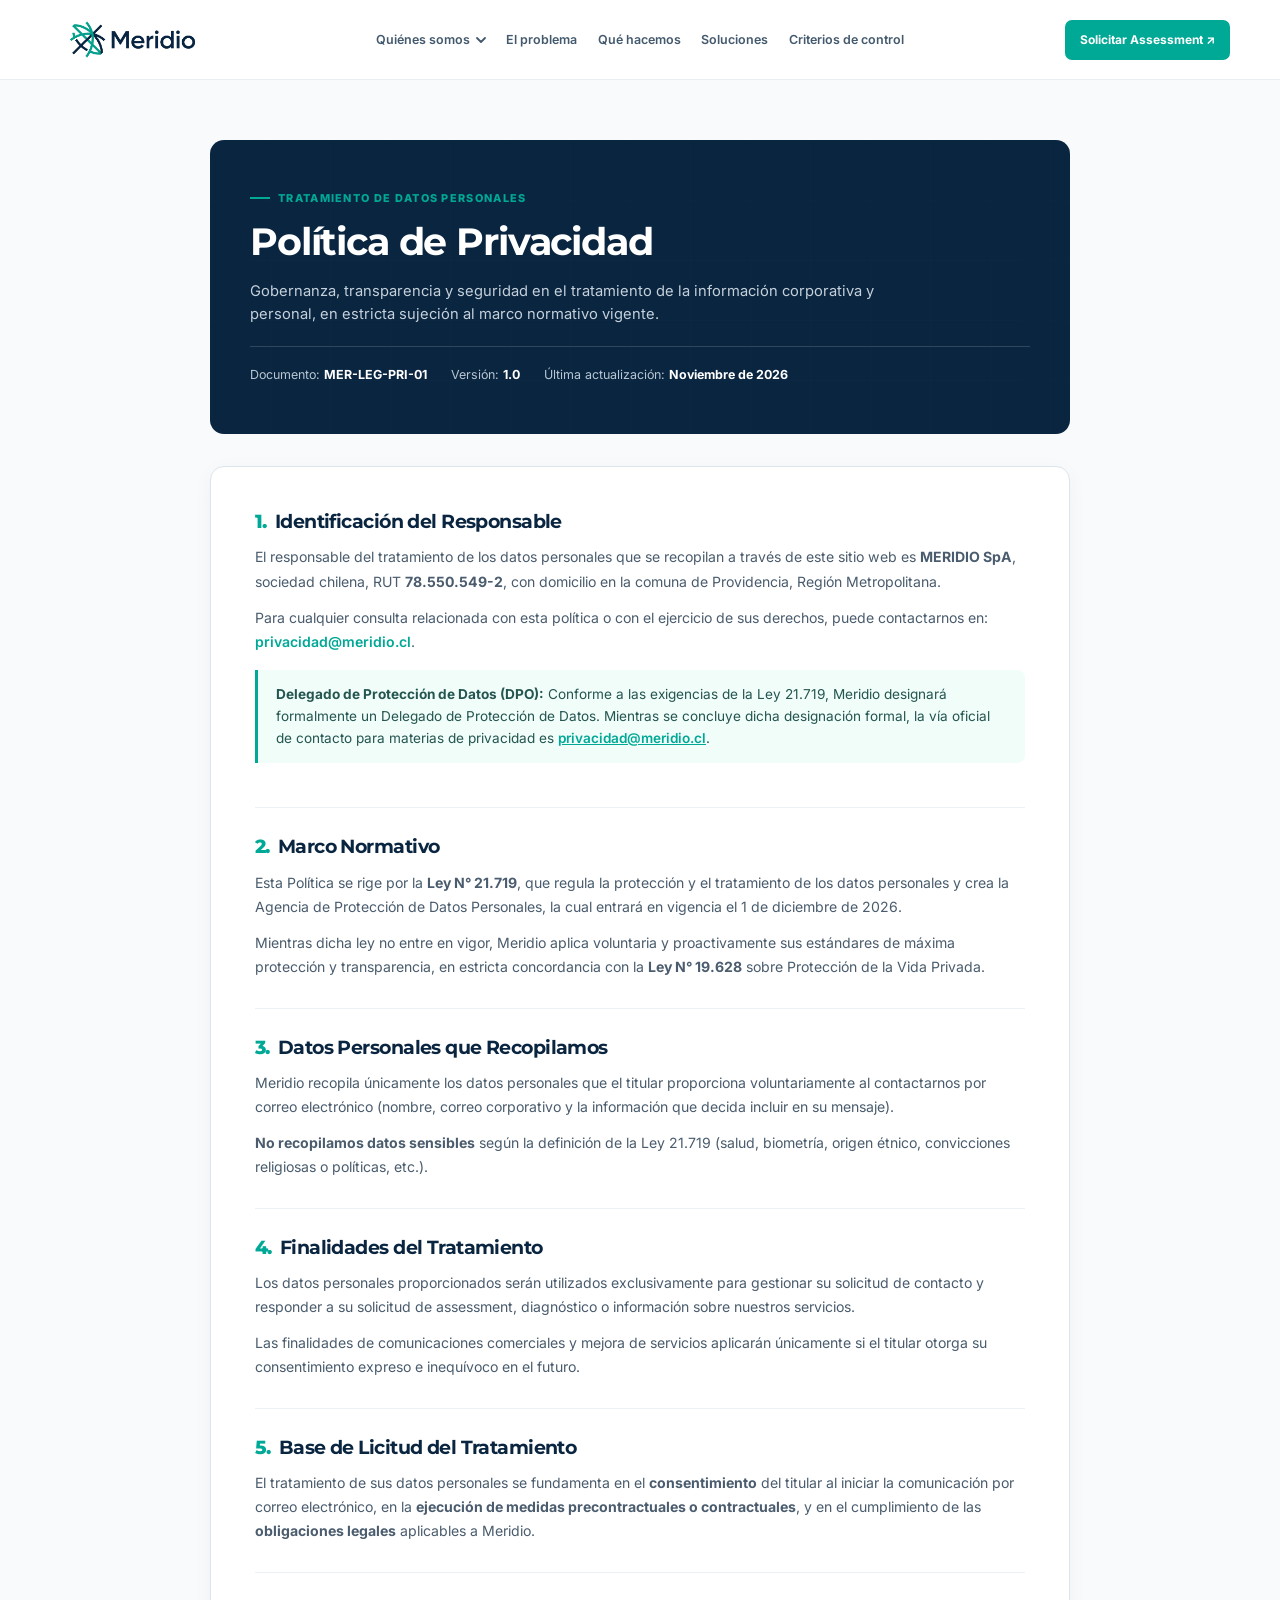
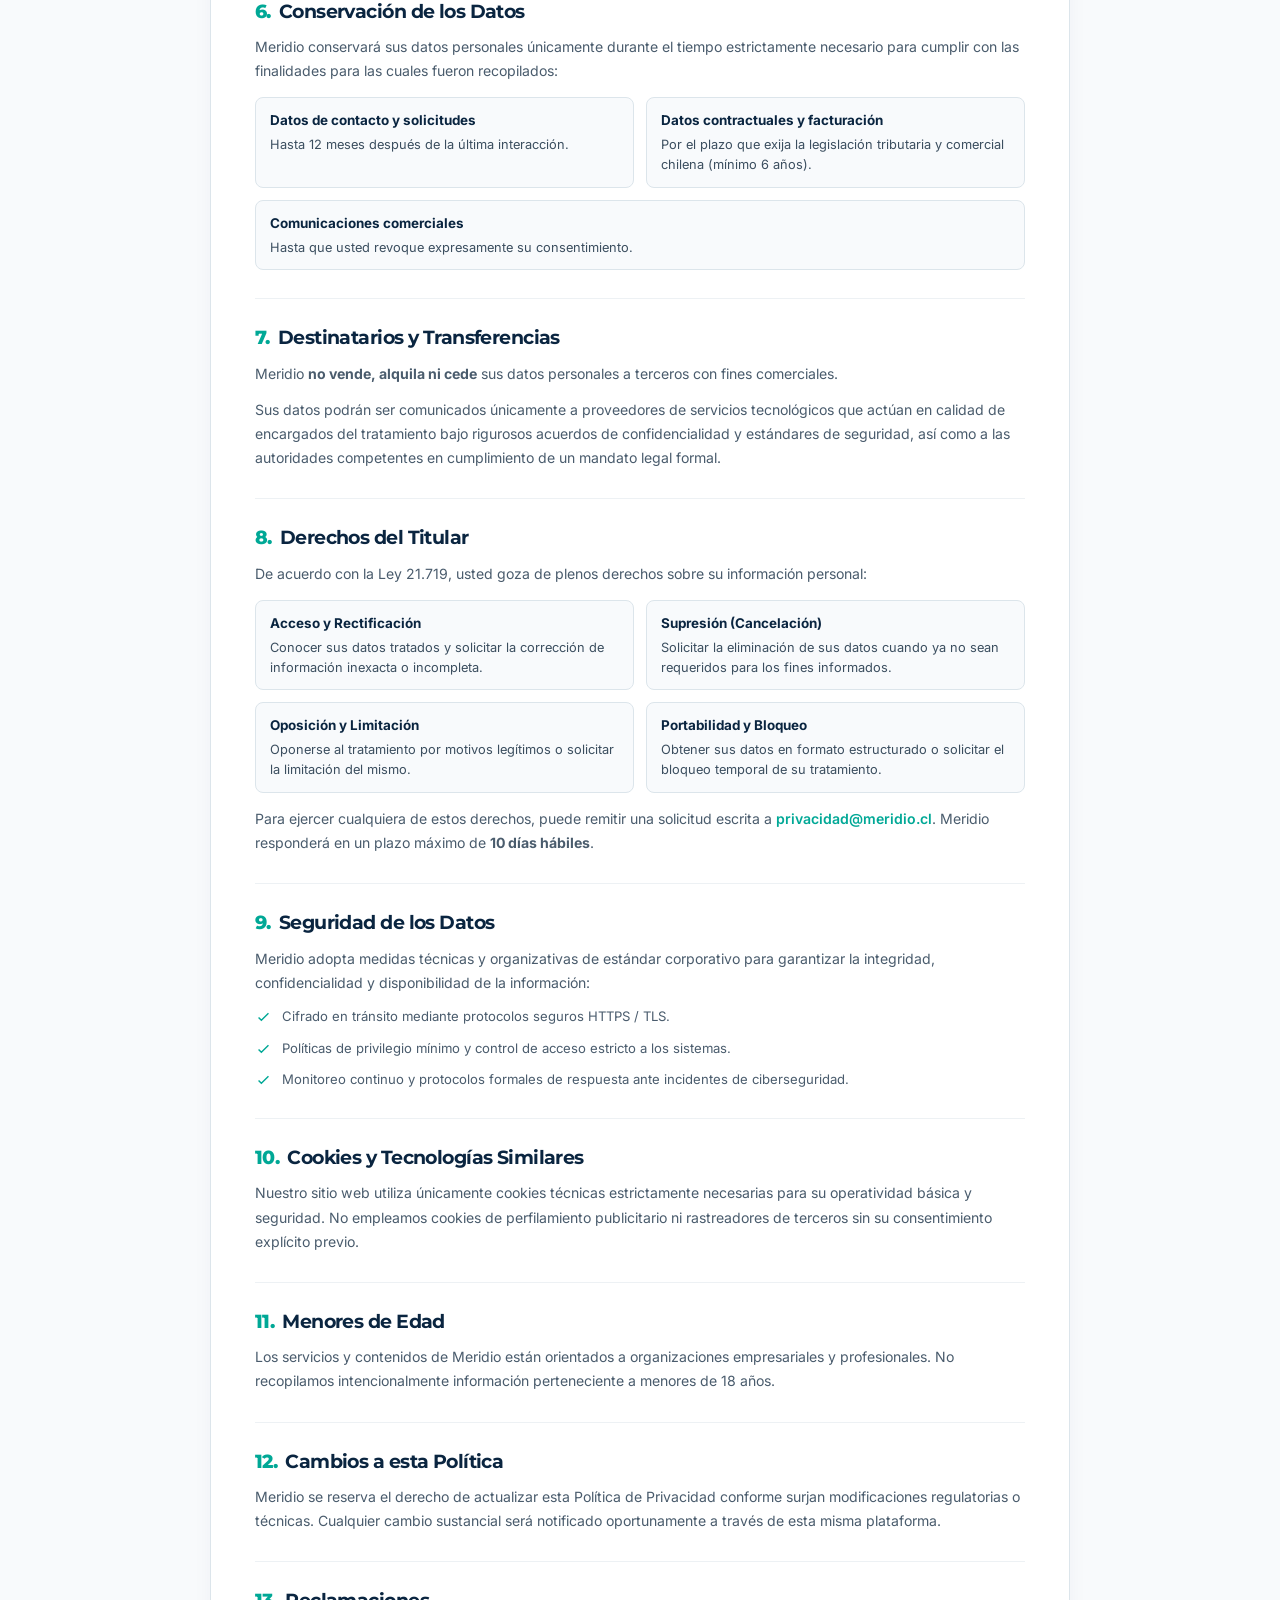
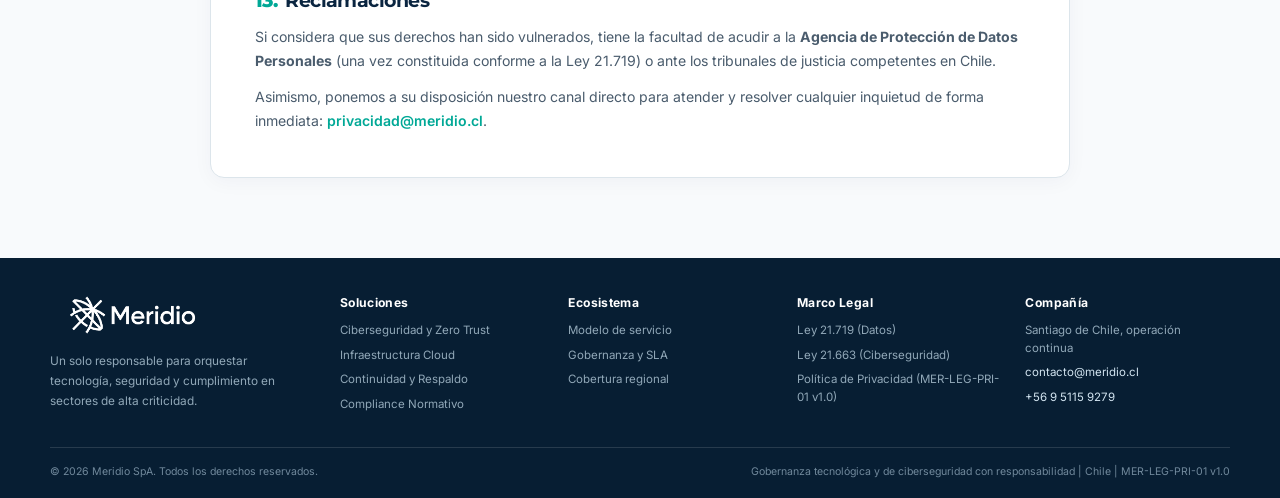
==== politica-privacidad.html @ cb7a22d2 "Add files via upload" ====
<!doctype html>
<html lang="es">
<head>
  <meta charset="utf-8">
  <meta name="viewport" content="width=device-width, initial-scale=1">
  <meta name="theme-color" content="#0A2540">
  <meta name="description" content="Política de Privacidad y Tratamiento de Datos Personales de Meridio SpA, en conformidad con la Ley 21.719 y Ley 19.628.">
  <meta property="og:title" content="Política de Privacidad — Meridio">
  <meta property="og:description" content="Política de Tratamiento de Datos Personales y privacidad de Meridio SpA.">
  <meta property="og:type" content="website">
  <meta property="og:locale" content="es_CL">
  <title>Política de Privacidad — Meridio | Tratamiento de Datos Personales</title>

  <!-- Fuentes -->
  <link rel="preconnect" href="https://fonts.googleapis.com">
  <link rel="preconnect" href="https://fonts.gstatic.com" crossorigin>
  <link href="https://fonts.googleapis.com/css2?family=Inter:wght@400;500;600;700&family=Montserrat:wght@500;600;700;800&display=swap" rel="stylesheet">

  <!-- Hoja de estilos compartida -->
  <link rel="stylesheet" href="./styles.css">

  <style>
    /* Estilos específicos para la página legal */
    .legal-page {
      padding: 60px 0 80px;
      background: var(--mist);
    }

    .legal-container {
      max-width: 860px;
      margin: 0 auto;
    }

    .legal-header {
      background: var(--navy);
      color: #fff;
      padding: 50px 40px;
      border-radius: 14px;
      margin-bottom: 32px;
      position: relative;
      overflow: hidden;
    }

    .legal-header::before {
      content: "";
      position: absolute;
      inset: 0;
      opacity: .12;
      background-image: linear-gradient(rgba(255, 255, 255, .08) 1px, transparent 1px), linear-gradient(90deg, rgba(255, 255, 255, .08) 1px, transparent 1px);
      background-size: 60px 60px;
      pointer-events: none;
    }

    .legal-header h1 {
      color: #fff;
      font-size: clamp(1.8rem, 3vw, 2.4rem);
      margin: 12px 0 16px;
    }

    .legal-meta {
      display: flex;
      flex-wrap: wrap;
      gap: 16px 24px;
      font-size: .78rem;
      color: #b8c7d3;
      border-top: 1px solid rgba(255, 255, 255, .15);
      padding-top: 18px;
      margin-top: 20px;
    }

    .legal-meta strong {
      color: #fff;
    }

    .legal-card {
      background: #fff;
      border: 1px solid var(--line);
      border-radius: 14px;
      padding: 44px;
      box-shadow: 0 4px 20px rgba(10, 37, 64, .04);
    }

    .legal-section {
      padding-bottom: 28px;
      margin-bottom: 28px;
      border-bottom: 1px solid #edf1f4;
    }

    .legal-section:last-child {
      padding-bottom: 0;
      margin-bottom: 0;
      border-bottom: none;
    }

    .legal-section h2 {
      font-size: 1.18rem;
      color: var(--navy);
      margin-bottom: 12px;
      display: flex;
      align-items: baseline;
      gap: 8px;
    }

    .legal-section h2 span.sec-num {
      color: var(--teal);
      font-family: 'Montserrat', sans-serif;
      font-weight: 800;
    }

    .legal-section p {
      font-size: .88rem;
      line-height: 1.72;
      color: #4a5c6d;
    }

    .legal-section p + p {
      margin-top: 12px;
    }

    .legal-highlight-box {
      background: #f0fdf9;
      border-left: 3px solid var(--teal);
      border-radius: 0 8px 8px 0;
      padding: 14px 18px;
      margin: 16px 0;
      font-size: .85rem;
      color: #245550;
      line-height: 1.6;
    }

    .legal-highlight-box a {
      color: var(--teal);
      font-weight: 600;
      text-decoration: underline;
    }

    .rights-grid {
      display: grid;
      grid-template-columns: repeat(2, minmax(0, 1fr));
      gap: 12px;
      margin-top: 14px;
    }

    .right-item {
      padding: 12px 14px;
      background: var(--mist);
      border: 1px solid var(--line);
      border-radius: 8px;
      font-size: .8rem;
      color: #3b4e5f;
    }

    .right-item strong {
      display: block;
      color: var(--navy);
      margin-bottom: 4px;
      font-size: .84rem;
    }

    @media (max-width: 760px) {
      .legal-page { padding: 40px 0 60px; }
      .legal-header { padding: 32px 22px; }
      .legal-card { padding: 26px 20px; }
      .rights-grid { grid-template-columns: 1fr; }
    }
  </style>
</head>
<body>
  <!-- HEADER -->
  <header class="header">
    <div class="container header-inner">
      <a class="brand" href="./index.html#inicio" aria-label="Meridio, inicio">
        <img class="brand-logo" src="./assets/logo.png" alt="Meridio" onerror="this.style.display='none'; this.nextElementSibling.style.display='inline-block';">
        <span class="brand-text" style="display: none;">Merid<span class="brand-i">i</span>o</span>
      </a>
      <nav class="nav" id="mainNav" aria-label="Navegación principal">
        <div class="nav-dropdown" id="aboutDropdown">
          <button class="dropdown-trigger" id="dropdownTrigger" type="button" aria-expanded="false" aria-haspopup="true">
            Quiénes somos
            <svg class="dropdown-caret" viewBox="0 0 10 6" width="10" height="6" fill="none" stroke="currentColor" stroke-width="1.8" stroke-linecap="round" stroke-linejoin="round">
              <path d="m1 1 4 4 4-4"/>
            </svg>
          </button>
          <div class="dropdown-menu" id="dropdownMenu" role="menu">
            <a href="./acerca-de.html" role="menuitem">Acerca de Meridio</a>
            <a href="./politica-privacidad.html" role="menuitem" style="color: var(--teal); font-weight: 700;">Política de privacidad</a>
          </div>
        </div>
        <a href="./index.html#problema">El problema</a>
        <a href="./index.html#pilares">Qué hacemos</a>
        <a href="./soluciones.html">Soluciones</a>
        <a href="./index.html#marcos">Criterios de control</a>
      </nav>
      <a class="btn btn-primary header-cta" href="./index.html#contacto">Solicitar Assessment ↗</a>
      <button class="mobile-menu" id="mobileMenu" type="button" aria-label="Abrir menú" aria-controls="mainNav" aria-expanded="false">
        <svg viewBox="0 0 24 24" width="22" height="22" fill="none" stroke="currentColor" stroke-width="1.8" stroke-linecap="round">
          <path d="M4 7h16M4 12h16M4 17h16"/>
        </svg>
      </button>
    </div>
  </header>

  <!-- CONTENIDO LEGAL -->
  <main class="legal-page">
    <div class="container legal-container">
      
      <!-- ENCABEZADO LEGAL -->
      <div class="legal-header">
        <div class="eyebrow teal">Tratamiento de Datos Personales</div>
        <h1>Política de Privacidad</h1>
        <p style="color: #c4d0da; font-size: .92rem; max-width: 640px;">
          Gobernanza, transparencia y seguridad en el tratamiento de la información corporativa y personal, en estricta sujeción al marco normativo vigente.
        </p>
        <div class="legal-meta">
          <div>Documento: <strong>MER-LEG-PRI-01</strong></div>
          <div>Versión: <strong>1.0</strong></div>
          <div>Última actualización: <strong>Noviembre de 2026</strong></div>
        </div>
      </div>

      <!-- CUERPO DE LA POLÍTICA -->
      <article class="legal-card">
        
        <!-- 1. Identificación del Responsable -->
        <section class="legal-section" id="responsable">
          <h2><span class="sec-num">1.</span> Identificación del Responsable</h2>
          <p>
            El responsable del tratamiento de los datos personales que se recopilan a través de este sitio web es <strong>MERIDIO SpA</strong>, sociedad chilena, RUT <strong>78.550.549-2</strong>, con domicilio en la comuna de Providencia, Región Metropolitana.
          </p>
          <p>
            Para cualquier consulta relacionada con esta política o con el ejercicio de sus derechos, puede contactarnos en: <a href="mailto:privacidad@meridio.cl" style="color: var(--teal); font-weight: 600;">privacidad@meridio.cl</a>.
          </p>
          <div class="legal-highlight-box">
            <strong>Delegado de Protección de Datos (DPO):</strong> Conforme a las exigencias de la Ley 21.719, Meridio designará formalmente un Delegado de Protección de Datos. Mientras se concluye dicha designación formal, la vía oficial de contacto para materias de privacidad es <a href="mailto:privacidad@meridio.cl">privacidad@meridio.cl</a>.
          </div>
        </section>

        <!-- 2. Marco Normativo -->
        <section class="legal-section" id="marco-normativo">
          <h2><span class="sec-num">2.</span> Marco Normativo</h2>
          <p>
            Esta Política se rige por la <strong>Ley N° 21.719</strong>, que regula la protección y el tratamiento de los datos personales y crea la Agencia de Protección de Datos Personales, la cual entrará en vigencia el 1 de diciembre de 2026.
          </p>
          <p>
            Mientras dicha ley no entre en vigor, Meridio aplica voluntaria y proactivamente sus estándares de máxima protección y transparencia, en estricta concordancia con la <strong>Ley N° 19.628</strong> sobre Protección de la Vida Privada.
          </p>
        </section>

        <!-- 3. Datos Personales que Recopilamos -->
        <section class="legal-section" id="datos-recopilados">
          <h2><span class="sec-num">3.</span> Datos Personales que Recopilamos</h2>
          <p>
            Meridio recopila únicamente los datos personales que el titular proporciona voluntariamente al contactarnos por correo electrónico (nombre, correo corporativo y la información que decida incluir en su mensaje).
          </p>
          <p>
            <strong>No recopilamos datos sensibles</strong> según la definición de la Ley 21.719 (salud, biometría, origen étnico, convicciones religiosas o políticas, etc.).
          </p>
        </section>

        <!-- 4. Finalidades del Tratamiento -->
        <section class="legal-section" id="finalidades">
          <h2><span class="sec-num">4.</span> Finalidades del Tratamiento</h2>
          <p>
            Los datos personales proporcionados serán utilizados exclusivamente para gestionar su solicitud de contacto y responder a su solicitud de assessment, diagnóstico o información sobre nuestros servicios.
          </p>
          <p>
            Las finalidades de comunicaciones comerciales y mejora de servicios aplicarán únicamente si el titular otorga su consentimiento expreso e inequívoco en el futuro.
          </p>
        </section>

        <!-- 5. Base de Licitud del Tratamiento -->
        <section class="legal-section" id="base-licitud">
          <h2><span class="sec-num">5.</span> Base de Licitud del Tratamiento</h2>
          <p>
            El tratamiento de sus datos personales se fundamenta en el <strong>consentimiento</strong> del titular al iniciar la comunicación por correo electrónico, en la <strong>ejecución de medidas precontractuales o contractuales</strong>, y en el cumplimiento de las <strong>obligaciones legales</strong> aplicables a Meridio.
          </p>
        </section>

        <!-- 6. Conservación de los Datos -->
        <section class="legal-section" id="conservacion">
          <h2><span class="sec-num">6.</span> Conservación de los Datos</h2>
          <p>
            Meridio conservará sus datos personales únicamente durante el tiempo estrictamente necesario para cumplir con las finalidades para las cuales fueron recopilados:
          </p>
          <div class="rights-grid">
            <div class="right-item">
              <strong>Datos de contacto y solicitudes</strong>
              Hasta 12 meses después de la última interacción.
            </div>
            <div class="right-item">
              <strong>Datos contractuales y facturación</strong>
              Por el plazo que exija la legislación tributaria y comercial chilena (mínimo 6 años).
            </div>
            <div class="right-item" style="grid-column: 1 / -1;">
              <strong>Comunicaciones comerciales</strong>
              Hasta que usted revoque expresamente su consentimiento.
            </div>
          </div>
        </section>

        <!-- 7. Destinatarios y Transferencias -->
        <section class="legal-section" id="destinatarios">
          <h2><span class="sec-num">7.</span> Destinatarios y Transferencias</h2>
          <p>
            Meridio <strong>no vende, alquila ni cede</strong> sus datos personales a terceros con fines comerciales.
          </p>
          <p>
            Sus datos podrán ser comunicados únicamente a proveedores de servicios tecnológicos que actúan en calidad de encargados del tratamiento bajo rigurosos acuerdos de confidencialidad y estándares de seguridad, así como a las autoridades competentes en cumplimiento de un mandato legal formal.
          </p>
        </section>

        <!-- 8. Derechos del Titular -->
        <section class="legal-section" id="derechos">
          <h2><span class="sec-num">8.</span> Derechos del Titular</h2>
          <p>
            De acuerdo con la Ley 21.719, usted goza de plenos derechos sobre su información personal:
          </p>
          <div class="rights-grid">
            <div class="right-item">
              <strong>Acceso y Rectificación</strong>
              Conocer sus datos tratados y solicitar la corrección de información inexacta o incompleta.
            </div>
            <div class="right-item">
              <strong>Supresión (Cancelación)</strong>
              Solicitar la eliminación de sus datos cuando ya no sean requeridos para los fines informados.
            </div>
            <div class="right-item">
              <strong>Oposición y Limitación</strong>
              Oponerse al tratamiento por motivos legítimos o solicitar la limitación del mismo.
            </div>
            <div class="right-item">
              <strong>Portabilidad y Bloqueo</strong>
              Obtener sus datos en formato estructurado o solicitar el bloqueo temporal de su tratamiento.
            </div>
          </div>
          <p style="margin-top: 14px;">
            Para ejercer cualquiera de estos derechos, puede remitir una solicitud escrita a <a href="mailto:privacidad@meridio.cl" style="color: var(--teal); font-weight: 600;">privacidad@meridio.cl</a>. Meridio responderá en un plazo máximo de <strong>10 días hábiles</strong>.
          </p>
        </section>

        <!-- 9. Seguridad de los Datos -->
        <section class="legal-section" id="seguridad">
          <h2><span class="sec-num">9.</span> Seguridad de los Datos</h2>
          <p>
            Meridio adopta medidas técnicas y organizativas de estándar corporativo para garantizar la integridad, confidencialidad y disponibilidad de la información:
          </p>
          <ul class="check-list" style="margin-top: 12px;">
            <li><svg viewBox="0 0 24 24"><path d="m5 12 4 4L19 6"/></svg><span style="color: #4a5c6d;">Cifrado en tránsito mediante protocolos seguros HTTPS / TLS.</span></li>
            <li><svg viewBox="0 0 24 24"><path d="m5 12 4 4L19 6"/></svg><span style="color: #4a5c6d;">Políticas de privilegio mínimo y control de acceso estricto a los sistemas.</span></li>
            <li><svg viewBox="0 0 24 24"><path d="m5 12 4 4L19 6"/></svg><span style="color: #4a5c6d;">Monitoreo continuo y protocolos formales de respuesta ante incidentes de ciberseguridad.</span></li>
          </ul>
        </section>

        <!-- 10. Cookies y Tecnologías Similares -->
        <section class="legal-section" id="cookies">
          <h2><span class="sec-num">10.</span> Cookies y Tecnologías Similares</h2>
          <p>
            Nuestro sitio web utiliza únicamente cookies técnicas estrictamente necesarias para su operatividad básica y seguridad. No empleamos cookies de perfilamiento publicitario ni rastreadores de terceros sin su consentimiento explícito previo.
          </p>
        </section>

        <!-- 11. Menores de Edad -->
        <section class="legal-section" id="menores">
          <h2><span class="sec-num">11.</span> Menores de Edad</h2>
          <p>
            Los servicios y contenidos de Meridio están orientados a organizaciones empresariales y profesionales. No recopilamos intencionalmente información perteneciente a menores de 18 años.
          </p>
        </section>

        <!-- 12. Cambios a esta Política -->
        <section class="legal-section" id="cambios">
          <h2><span class="sec-num">12.</span> Cambios a esta Política</h2>
          <p>
            Meridio se reserva el derecho de actualizar esta Política de Privacidad conforme surjan modificaciones regulatorias o técnicas. Cualquier cambio sustancial será notificado oportunamente a través de esta misma plataforma.
          </p>
        </section>

        <!-- 13. Reclamaciones -->
        <section class="legal-section" id="reclamaciones">
          <h2><span class="sec-num">13.</span> Reclamaciones</h2>
          <p>
            Si considera que sus derechos han sido vulnerados, tiene la facultad de acudir a la <strong>Agencia de Protección de Datos Personales</strong> (una vez constituida conforme a la Ley 21.719) o ante los tribunales de justicia competentes en Chile.
          </p>
          <p>
            Asimismo, ponemos a su disposición nuestro canal directo para atender y resolver cualquier inquietud de forma inmediata: <a href="mailto:privacidad@meridio.cl" style="color: var(--teal); font-weight: 600;">privacidad@meridio.cl</a>.
          </p>
        </section>

      </article>
    </div>
  </main>

  <!-- FOOTER -->
  <footer class="footer">
    <div class="container">
      <div class="footer-top">
        <div class="footer-brand">
          <a class="brand" href="./index.html#inicio" aria-label="Meridio, inicio">
            <img class="brand-logo footer-logo" src="./assets/logo.png" alt="Meridio" onerror="this.style.display='none'; this.nextElementSibling.style.display='inline-block';">
            <span class="brand-text" style="display: none; color: #fff;">Merid<span class="brand-i">i</span>o</span>
          </a>
          <p>Un solo responsable para orquestar tecnología, seguridad y cumplimiento en sectores de alta criticidad.</p>
        </div>
        <div class="footer-col">
          <h4>Soluciones</h4>
          <a href="./soluciones.html#ciberseguridad-zero-trust">Ciberseguridad y Zero Trust</a>
          <a href="./soluciones.html#infraestructura-cloud">Infraestructura Cloud</a>
          <a href="./soluciones.html#continuidad-respaldo">Continuidad y Respaldo</a>
          <a href="./soluciones.html#compliance">Compliance Normativo</a>
        </div>
        <div class="footer-col">
          <h4>Ecosistema</h4>
          <a href="./soluciones.html">Modelo de servicio</a>
          <a href="./soluciones.html">Gobernanza y SLA</a>
          <a href="./index.html#contacto">Cobertura regional</a>
        </div>
        <div class="footer-col">
          <h4>Marco Legal</h4>
          <a href="./index.html#marcos">Ley 21.719 (Datos)</a>
          <a href="./index.html#marcos">Ley 21.663 (Ciberseguridad)</a>
          <a href="./politica-privacidad.html">Política de Privacidad (MER-LEG-PRI-01 v1.0)</a>
        </div>
        <div class="footer-col">
          <h4>Compañía</h4>
          <span class="footer-info">Santiago de Chile, operación continua</span>
          <a href="mailto:Contacto@meridio.cl" class="footer-contact-link">contacto@meridio.cl</a>
          <a href="tel:+569 5115 9279" class="footer-contact-link">+56 9 5115 9279</a>
        </div>
      </div>
      <div class="footer-bottom">
        <span>© <span id="year"></span> Meridio SpA. Todos los derechos reservados.</span>
        <span>Gobernanza tecnológica y de ciberseguridad con responsabilidad | Chile | MER-LEG-PRI-01 v1.0</span>
      </div>
    </div>
  </footer>

  <script src="./script.js" defer></script>
</body>
</html>
---- styles.css ----
/* ROOT & BASE */
:root {
  --navy: #0A2540;
  --teal: #00A896;
  --mist: #F8FAFC;
  --body: #516477;
  --line: #dce5eb;
  --white: #fff;
  --footer: #071e33;
  --max: 1180px;
  --header-h: 80px;
}

* {
  box-sizing: border-box;
}

html {
  scroll-behavior: smooth;
  scroll-padding-top: var(--header-h);
}

body {
  margin: 0;
  color: var(--navy);
  font-family: 'Inter', -apple-system, BlinkMacSystemFont, Arial, sans-serif;
  line-height: 1.55;
  -webkit-font-smoothing: antialiased;
}

a {
  color: inherit;
  text-decoration: none;
}

button, input, select, textarea {
  font: inherit;
}

svg {
  display: block;
}

.container {
  width: min(var(--max), calc(100% - 48px));
  margin-inline: auto;
}

/* Tipografías calibradas */
h1, h2, h3, h4 {
  font-family: 'Montserrat', 'Inter', sans-serif;
  line-height: 1.18;
  letter-spacing: -.03em;
  margin: 0;
  font-weight: 700;
}

h1 {
  font-size: clamp(1.6rem, 2.8vw, 2.45rem);
  max-width: 680px;
}

h2 {
  font-size: clamp(1.45rem, 2.4vw, 2.1rem);
}

h3 {
  font-size: 1.1rem;
  letter-spacing: -.02em;
}

p {
  margin: 0;
  color: var(--body);
}

p + p {
  margin-top: 12px;
}

.eyebrow {
  display: flex;
  align-items: center;
  gap: 8px;
  color: var(--teal);
  font-size: .68rem;
  font-weight: 800;
  letter-spacing: .12em;
  text-transform: uppercase;
}

.eyebrow:before {
  content: "";
  width: 20px;
  height: 2px;
  background: currentColor;
  flex: none;
}

.eyebrow.teal {
  color: var(--teal);
}

/* Encuadre de secciones ancladas */
.section {
  padding: 56px 0;
}

.target-section {
  min-height: calc(100vh - var(--header-h));
  display: flex;
  flex-direction: column;
  justify-content: center;
}

.section-head {
  max-width: 790px;
  margin-bottom: 28px;
}

.compact-head {
  margin-bottom: 20px;
}

.section-head .eyebrow {
  margin-bottom: 10px;
}

.section-intro {
  font-size: .92rem;
  line-height: 1.7;
  margin-top: 12px;
  max-width: 740px;
}

/* Botones */
.btn {
  display: inline-flex;
  align-items: center;
  justify-content: center;
  gap: 8px;
  min-height: 46px;
  padding: 10px 18px;
  border: 1px solid transparent;
  border-radius: 7px;
  font-size: .8rem;
  font-weight: 700;
  line-height: 1.3;
  cursor: pointer;
  transition: transform .2s ease, background .2s ease, border-color .2s ease, box-shadow .2s ease;
}

.btn:hover {
  transform: translateY(-2px);
}

.btn-primary {
  background: var(--teal);
  color: #fff;
}

.btn-primary:hover {
  background: #008f81;
  box-shadow: 0 4px 12px rgba(0, 168, 150, .25);
}

.btn-outline {
  border-color: rgba(255, 255, 255, .45);
  color: #fff;
  background: transparent;
}

.btn-outline:hover {
  border-color: #fff;
  background: rgba(255, 255, 255, .06);
}

/* HEADER & LOGO */
.header {
  height: var(--header-h);
  position: sticky;
  top: 0;
  z-index: 50;
  background: rgba(255, 255, 255, .95);
  backdrop-filter: blur(16px);
  border-bottom: 1px solid rgba(10, 37, 64, .08);
}

.header-inner {
  height: 100%;
  display: flex;
  align-items: center;
  justify-content: space-between;
  gap: 20px;
}

.brand {
  display: inline-flex;
  align-items: center;
  flex: none;
}

.brand-logo {
  height: 38px;
  width: auto;
  max-width: 170px;
  object-fit: contain;
  display: block;
}

.brand-text {
  font-family: 'Montserrat', 'Inter', sans-serif;
  font-size: 1.5rem;
  letter-spacing: -.07em;
  font-weight: 800;
  color: var(--navy);
}

.brand-i {
  color: var(--teal);
}

.nav {
  display: flex;
  align-items: center;
  justify-content: center;
  gap: clamp(12px, 1.6vw, 22px);
  font-size: .78rem;
  font-weight: 600;
  color: #43596d;
}

.nav a {
  transition: color .2s;
  padding: 6px 0;
}

.nav a:hover {
  color: var(--teal);
}

/* MENÚ DESPLEGABLE QUIÉNES SOMOS */
.nav-dropdown {
  position: relative;
  display: inline-flex;
  align-items: center;
  height: 100%;
}

.dropdown-trigger {
  background: transparent;
  border: none;
  padding: 8px 0;
  color: #43596d;
  font-size: .78rem;
  font-weight: 600;
  cursor: pointer;
  display: inline-flex;
  align-items: center;
  gap: 6px;
  transition: color .2s ease;
}

.dropdown-trigger:hover,
.nav-dropdown.open .dropdown-trigger {
  color: var(--teal);
}

.dropdown-caret {
  transition: transform .2s ease;
}

.nav-dropdown.open .dropdown-caret {
  transform: rotate(180deg);
}

.dropdown-menu {
  display: none;
  position: absolute;
  top: 100%;
  left: 0;
  min-width: 220px;
  background: #fff;
  border: 1px solid var(--line);
  border-radius: 8px;
  padding: 8px 0;
  box-shadow: 0 12px 28px rgba(10, 37, 64, .12);
  z-index: 100;
}

.dropdown-menu::before {
  content: "";
  position: absolute;
  top: -12px;
  left: 0;
  right: 0;
  height: 12px;
}

.dropdown-menu a {
  display: block;
  padding: 10px 18px;
  font-size: .78rem;
  font-weight: 500;
  color: #43596d;
  white-space: nowrap;
  transition: background .15s ease, color .15s ease;
}

.dropdown-menu a:hover {
  background: var(--mist);
  color: var(--teal);
}

.nav-dropdown.open .dropdown-menu {
  display: flex;
  flex-direction: column;
}

.header-cta {
  white-space: nowrap;
  min-height: 40px;
  padding: 8px 14px;
  font-size: .75rem;
}

.mobile-menu {
  display: none;
  width: 40px;
  height: 40px;
  align-items: center;
  justify-content: center;
  border: 1px solid var(--line);
  border-radius: 7px;
  background: #fff;
  color: var(--navy);
  cursor: pointer;
}

/* HERO */
.hero {
  background: var(--navy);
  color: #fff;
  padding: 42px 0 20px;
  position: relative;
  overflow: hidden;
}

.hero:before {
  content: "";
  position: absolute;
  inset: 0;
  pointer-events: none;
  opacity: .12;
  background-image: linear-gradient(rgba(255, 255, 255, .08) 1px, transparent 1px), linear-gradient(90deg, rgba(255, 255, 255, .08) 1px, transparent 1px);
  background-size: 80px 80px;
  mask-image: linear-gradient(90deg, transparent, black);
}

.hero-grid {
  position: relative;
  display: grid;
  grid-template-columns: minmax(0, 1.1fr) minmax(280px, .9fr);
  gap: 28px;
  align-items: center;
}

.hero .eyebrow {
  margin-bottom: 14px;
}

.hero h1 {
  color: #fff;
}

.hero-copy {
  font-size: .92rem;
  line-height: 1.7;
  color: #c4d0da;
  max-width: 640px;
  margin-top: 14px;
}

.hero-note {
  display: flex;
  align-items: flex-start;
  gap: 10px;
  margin-top: 24px;
  max-width: 620px;
  color: #b8c7d3;
  font-size: .72rem;
  line-height: 1.55;
  background: rgba(255, 255, 255, .03);
  padding: 12px 14px;
  border-radius: 8px;
  border: 1px solid rgba(255, 255, 255, .1);
}

.seal {
  width: 25px;
  height: 25px;
  border: 1px solid #476174;
  border-radius: 50%;
  display: grid;
  place-items: center;
  flex: none;
  color: #84d5ca;
}

.seal svg {
  width: 14px;
  height: 14px;
}

/* HERO ART */
.hero-art {
  position: relative;
  min-height: 320px;
  display: flex;
  align-items: center;
  justify-content: center;
}

.hero-interactive-art {
  position: relative;
  width: min(100%, 360px);
  aspect-ratio: 1 / 1;
  display: flex;
  align-items: center;
  justify-content: center;
  cursor: pointer;
}

.hero-img {
  position: absolute;
  inset: 0;
  width: 100%;
  height: 100%;
  object-fit: contain;
  transition: opacity .35s ease, transform .35s ease;
  pointer-events: none;
}

.img-default {
  opacity: 1;
  z-index: 1;
}

.img-hover {
  opacity: 0;
  z-index: 2;
}

.hero-interactive-art:hover .img-default {
  opacity: 0;
}

.hero-interactive-art:hover .img-hover {
  opacity: 1;
  transform: scale(1.03);
}

.hero-art-tag {
  position: absolute;
  z-index: 3;
  right: -3px;
  bottom: 10px;
  max-width: 250px;
  padding: 10px 14px;
  border: 1px solid rgba(255, 255, 255, .18);
  border-radius: 8px;
  background: rgba(7, 30, 51, .88);
  font-size: .68rem;
  color: #d4dfe7;
}

.hero-art-tag strong {
  display: block;
  color: #fff;
  margin-bottom: 2px;
  font-size: .73rem;
}

.hero-foot {
  position: relative;
  display: flex;
  justify-content: space-between;
  align-items: center;
  gap: 16px;
  border-top: 1px solid rgba(255, 255, 255, .15);
  padding-top: 14px;
  margin-top: 20px;
  color: #9eb0bf;
  font-size: .67rem;
}

.hero-foot .proof {
  display: flex;
  align-items: center;
  gap: 8px;
}

.proof-mark {
  width: 6px;
  height: 6px;
  border-radius: 50%;
  background: var(--teal);
  box-shadow: 0 0 0 4px rgba(0, 168, 150, .15);
  flex: none;
}

.hero-foot .areas {
  display: flex;
  gap: 14px;
  flex-wrap: wrap;
}

/* SECCIONES & TARJETAS */
.section-white {
  background: #fff;
}

.pullquote {
  border-left: 3px solid var(--teal);
  padding: 5px 0 5px 16px;
  margin: 0 0 22px;
  max-width: 900px;
  font-family: 'Montserrat', 'Inter', sans-serif;
  font-size: clamp(.95rem, 1.4vw, 1.18rem);
  font-weight: 600;
  line-height: 1.5;
  letter-spacing: -.015em;
  color: var(--navy);
}

.three-grid {
  display: grid;
  grid-template-columns: repeat(3, minmax(0, 1fr));
  gap: 16px;
}

.card {
  border: 1px solid var(--line);
  border-radius: 12px;
  background: #fff;
  padding: 24px;
}

.interactive-card {
  transition: transform .25s ease, box-shadow .25s ease, border-color .25s ease;
  will-change: transform;
}

.interactive-card:hover {
  transform: translateY(-6px);
  border-color: #bcd9d5;
  box-shadow: 0 14px 28px rgba(10, 37, 64, .08);
}

.insight {
  min-height: auto;
}

.line-icon {
  width: 38px;
  height: 38px;
  display: grid;
  place-items: center;
  border: 1px solid #cce0df;
  border-radius: 8px;
  color: var(--teal);
  margin-bottom: 14px;
}

.line-icon svg {
  width: 20px;
  height: 20px;
  stroke: currentColor;
  stroke-width: 1.55;
  fill: none;
  stroke-linecap: round;
  stroke-linejoin: round;
}

.num {
  font-size: .65rem;
  font-weight: 800;
  letter-spacing: .12em;
  color: #8da0ae;
  margin-bottom: 6px;
}

.insight h3 {
  margin-bottom: 10px;
  font-size: 1rem;
}

.insight p {
  font-size: .82rem;
  line-height: 1.68;
}

/* METODOLOGÍA */
.method {
  background: var(--mist);
}

.steps {
  display: grid;
  grid-template-columns: repeat(4, minmax(0, 1fr));
  gap: 18px;
}

.step {
  padding: 24px;
  display: flex;
  flex-direction: column;
}

.step-no {
  font-family: 'Montserrat', sans-serif;
  font-weight: 800;
  font-size: 1.85rem;
  color: var(--teal);
  line-height: 1;
  margin-bottom: 14px;
}

.step h3 {
  font-size: 1rem;
  margin-bottom: 10px;
}

.step p {
  font-size: .82rem;
  line-height: 1.68;
}

/* CUATRO CAPACIDADES (PILARES) */
.pillars-grid {
  display: grid;
  grid-template-columns: repeat(2, minmax(0, 1fr));
  gap: 18px;
}

.pillar {
  padding: 26px;
  display: flex;
  flex-direction: column;
}

.kicker {
  color: var(--teal);
  font-size: .65rem;
  font-weight: 800;
  letter-spacing: .13em;
  margin-bottom: 10px;
}

.pillar h3 {
  font-size: 1.15rem;
  margin-bottom: 12px;
}

.pillar p {
  font-size: .83rem;
  line-height: 1.68;
  margin-bottom: 16px;
}

.pillar p:last-of-type {
  flex-grow: 1;
}

.services-list {
  display: flex;
  flex-wrap: wrap;
  align-items: center;
  gap: 4px 6px;
  font-size: .74rem;
  line-height: 1.8;
  border-top: 1px solid var(--line);
  padding-top: 14px;
  color: #64788a;
}

.services-list .sep {
  color: #cbd5e1;
  user-select: none;
}

.service-link {
  color: #516477;
  padding: 2px 5px;
  border-radius: 4px;
  transition: color .2s ease, background-color .2s ease;
  cursor: pointer;
}

.service-link:hover {
  color: var(--teal);
  background: rgba(0, 168, 150, .09);
  text-decoration: underline;
  text-underline-offset: 3px;
}

/* OFERTA / DIAGNÓSTICO EJECUTIVO */
.offer {
  background: var(--navy);
  color: #fff;
}

.offer-grid {
  display: grid;
  grid-template-columns: minmax(0, 1.15fr) minmax(300px, 460px);
  gap: 40px;
  align-items: center;
}

.offer h2 {
  margin-top: 10px;
  max-width: 580px;
}

.offer-copy > p {
  color: #bdcbd6;
  font-size: .88rem;
  line-height: 1.75;
  margin-top: 14px;
  max-width: 610px;
}

.check-list {
  list-style: none;
  margin: 18px 0 0;
  padding: 0;
  display: grid;
  gap: 12px;
}

.check-list li {
  display: flex;
  align-items: flex-start;
  gap: 10px;
  color: #e1e9ee;
  font-size: .82rem;
  line-height: 1.5;
}

.check-list svg {
  width: 17px;
  height: 17px;
  flex: none;
  stroke: var(--teal);
  fill: none;
  stroke-width: 2;
  margin-top: 2px;
}

.offer-badges {
  display: grid;
  grid-template-columns: repeat(3, 1fr);
  gap: 12px;
  margin-top: 28px;
  padding-top: 20px;
  border-top: 1px solid rgba(255, 255, 255, .15);
}

.badge-item strong {
  display: block;
  color: #fff;
  font-size: .82rem;
  margin-bottom: 2px;
}

.badge-item span {
  display: block;
  color: #92a7b8;
  font-size: .68rem;
}

/* ASSESSMENT CARD / CONTACTO DIRECTO (REFINADO Y COMPACTO) */
.direct-contact-card {
  position: relative;
  background: #fff;
  border-radius: 18px;
  padding: 34px 28px 24px;
  box-shadow: 0 20px 48px rgba(0, 0, 0, .22);
  border: 1px solid rgba(255, 255, 255, .15);
  max-width: 440px;
  margin-left: auto;
  margin-top: 10px;
  box-sizing: border-box;
}

.direct-badge {
  position: absolute;
  top: -13px;
  right: 22px;
  background: var(--teal);
  color: #fff;
  font-family: 'Montserrat', sans-serif;
  font-size: .66rem;
  font-weight: 800;
  letter-spacing: .08em;
  padding: 6px 16px;
  border-radius: 20px;
  box-shadow: 0 4px 14px rgba(0, 168, 150, .38);
  text-transform: uppercase;
}

.card-inner-content {
  display: flex;
  flex-direction: column;
  align-items: center;
  text-align: center;
}

.card-eyebrow {
  color: var(--teal);
  font-size: .67rem;
  font-weight: 800;
  letter-spacing: .12em;
  text-transform: uppercase;
  margin-bottom: 8px;
}

.card-title {
  font-size: clamp(1.25rem, 2vw, 1.45rem);
  font-weight: 800;
  color: var(--navy);
  margin-bottom: 10px;
  line-height: 1.25;
  letter-spacing: -.02em;
}

.card-desc {
  font-size: .82rem;
  line-height: 1.6;
  color: #516477;
  max-width: 330px;
  margin: 0 auto 22px;
}

.btn-direct-cta {
  width: 100%;
  min-height: 48px;
  background: var(--teal);
  color: #fff;
  font-size: .82rem;
  font-weight: 800;
  letter-spacing: .04em;
  border-radius: 10px;
  box-shadow: 0 6px 18px rgba(0, 168, 150, .28);
  transition: transform .2s ease, background .2s ease, box-shadow .2s ease;
  display: inline-flex;
  align-items: center;
  justify-content: center;
}

.btn-direct-cta:hover {
  background: #008f81;
  transform: translateY(-2px);
  box-shadow: 0 8px 24px rgba(0, 168, 150, .38);
}

.card-divider {
  width: 100%;
  height: 1px;
  background: #edf2f7;
  margin: 22px 0 16px;
}

.card-footer-info {
  display: flex;
  flex-direction: column;
  gap: 4px;
  font-size: .75rem;
}

.card-footer-info strong {
  color: var(--navy);
  font-weight: 700;
  font-size: .78rem;
}

.footer-links-row {
  display: flex;
  align-items: center;
  justify-content: center;
  gap: 6px;
  flex-wrap: wrap;
  font-size: .72rem;
  color: #64788a;
}

.footer-links-row a {
  color: #516477;
  transition: color .2s ease;
}

.footer-links-row a:hover {
  color: var(--teal);
  text-decoration: underline;
  text-underline-offset: 3px;
}

.footer-links-row .sep {
  color: #cbd5e1;
  user-select: none;
}

/* MARCOS / CRITERIOS */
.frameworks {
  display: grid;
  grid-template-columns: repeat(4, minmax(0, 1fr));
  gap: 12px;
}

.framework {
  display: flex;
  align-items: center;
  gap: 11px;
  padding: 14px;
  border: 1px solid var(--line);
  border-radius: 10px;
  min-height: 72px;
  background: #fff;
}

.f-mark {
  width: 35px;
  height: 35px;
  display: grid;
  place-items: center;
  border-radius: 7px;
  background: #eef7f6;
  color: var(--teal);
  font-size: .62rem;
  font-weight: 800;
  letter-spacing: .02em;
  flex: none;
}

.framework strong {
  font-size: .8rem;
  display: block;
}

.framework > div span {
  display: block;
  font-size: .66rem;
  color: #8393a0;
  margin-top: 2px;
  line-height: 1.4;
}

.law-grid {
  display: grid;
  grid-template-columns: repeat(2, minmax(0, 1fr));
  gap: 14px;
  margin-top: 14px;
}

.law-card {
  display: grid;
  grid-template-columns: auto 1fr;
  gap: 16px;
  padding: 22px;
  border: 1px solid var(--line);
  border-radius: 11px;
  background: #fff;
}

.law-no {
  font-family: 'Montserrat', sans-serif;
  font-size: 1.6rem;
  font-weight: 800;
  letter-spacing: -.05em;
  line-height: 1;
  color: var(--navy);
}

.law-card h3 {
  font-size: .98rem;
  margin-bottom: 6px;
}

.law-card p {
  font-size: .8rem;
  line-height: 1.62;
}

.law-card .law-extra {
  font-size: .72rem;
  color: #8393a0;
  margin-top: 8px;
}

.legal-note {
  display: flex;
  gap: 9px;
  align-items: flex-start;
  color: #738697;
  font-size: .72rem;
  line-height: 1.6;
  margin-top: 16px;
}

.legal-note svg {
  width: 16px;
  height: 16px;
  flex: none;
  stroke: var(--teal);
  fill: none;
  stroke-width: 1.6;
  margin-top: 2px;
}

/* FOOTER */
.footer {
  background: var(--footer);
  color: #fff;
  padding: 38px 0 18px;
}

.footer-top {
  display: grid;
  grid-template-columns: 1.3fr repeat(4, minmax(0, 1fr));
  gap: 24px;
  padding-bottom: 26px;
  border-bottom: 1px solid rgba(255, 255, 255, .13);
}

.footer-brand p {
  font-size: .74rem;
  line-height: 1.7;
  color: #91a8b8;
  max-width: 260px;
  margin-top: 10px;
}

.footer-logo {
  filter: brightness(0) invert(1);
}

.footer-col h4 {
  font-family: 'Inter', sans-serif;
  font-size: .76rem;
  letter-spacing: .03em;
  margin-bottom: 11px;
}

.footer-col a {
  display: block;
  font-size: .72rem;
  line-height: 1.55;
  color: #91a8b8;
  margin: 7px 0;
  transition: color .2s;
}

.footer-col a:hover {
  color: #9fe2d8;
}

.footer-info {
  display: block;
  font-size: .72rem;
  line-height: 1.55;
  color: #91a8b8;
  margin-bottom: 7px;
}

.footer-contact-link {
  color: #d2e4f0 !important;
  word-break: break-all;
}

.footer-contact-link:hover {
  color: var(--teal) !important;
}

.footer-bottom {
  display: flex;
  justify-content: space-between;
  gap: 14px;
  flex-wrap: wrap;
  padding-top: 16px;
  color: #71899c;
  font-size: .66rem;
}

/* RESPONSIVE */
@media (max-width: 980px) {
  .header-inner { gap: 12px; }
  .nav { gap: 10px; font-size: .7rem; }
  .dropdown-trigger { font-size: .7rem; }
  .header-cta { font-size: .68rem; padding: 8px 12px; }
  .hero-grid { grid-template-columns: 1.1fr .9fr; gap: 20px; }
  .hero-art { min-height: 260px; }
  .hero-art-tag { right: 0; max-width: 220px; }
  .offer-grid { grid-template-columns: 1fr; gap: 32px; }
  .footer-top { grid-template-columns: 1.2fr repeat(2, 1fr); gap: 20px; }
}

@media (max-width: 760px) {
  :root {
    --header-h: 70px;
  }
  html {
    scroll-padding-top: var(--header-h);
  }
  .container { width: calc(100% - 32px); }
  .header { height: var(--header-h); }
  .mobile-menu { display: flex; order: 3; }
  .header-cta { margin-left: auto; min-height: 38px; padding: 8px 10px; font-size: .66rem; }
  
  .nav {
    display: none;
    position: absolute;
    top: var(--header-h);
    left: 0;
    right: 0;
    padding: 14px 20px 20px;
    background: #fff;
    border-bottom: 1px solid var(--line);
    box-shadow: 0 14px 24px rgba(10, 37, 64, .09);
    align-items: stretch;
    gap: 0;
    flex-direction: column;
    font-size: .92rem;
  }
  .nav.open { display: flex; }
  .nav a { padding: 11px 0; border-bottom: 1px solid #edf1f4; }
  
  .nav-dropdown {
    height: auto;
    flex-direction: column;
    align-items: stretch;
    border-bottom: 1px solid #edf1f4;
  }
  
  .dropdown-trigger {
    width: 100%;
    justify-content: space-between;
    padding: 11px 0;
    font-size: .92rem;
  }
  
  .dropdown-menu {
    position: static;
    border: none;
    box-shadow: none;
    padding: 2px 0 10px 14px;
    background: transparent;
  }

  .dropdown-menu::before {
    display: none;
  }
  
  .dropdown-menu a {
    padding: 8px 0;
    font-size: .86rem;
    border-bottom: none;
    color: #516477;
  }
  
  .nav a:last-child { border-bottom: 0; }
  
  .target-section {
    min-height: auto;
    padding: 50px 0;
  }

  .hero { padding: 36px 0 18px; }
  .hero-grid { grid-template-columns: 1fr; gap: 5px; }
  .hero h1 { max-width: 650px; }
  .hero-art { min-height: 230px; }
  .hero-interactive-art { width: min(100%, 280px); }
  .hero-foot { align-items: flex-start; flex-direction: column; gap: 8px; margin-top: 16px; }
  .section { padding: 50px 0; }
  .three-grid { grid-template-columns: 1fr; }
  .steps { grid-template-columns: repeat(2, minmax(0, 1fr)); gap: 18px; }
  .pillars-grid, .law-grid { grid-template-columns: 1fr; }
  .offer-grid { grid-template-columns: 1fr; gap: 24px; }
  .form-row { grid-template-columns: 1fr; gap: 10px; }
  .offer-badges { grid-template-columns: 1fr; gap: 14px; }
  .direct-contact-card { padding: 28px 20px 20px; }
  .frameworks { grid-template-columns: repeat(2, minmax(0, 1fr)); }
  .footer-top { grid-template-columns: repeat(2, minmax(0, 1fr)); gap: 20px; }
  .footer-brand { grid-column: 1 / -1; }
}

@media (max-width: 430px) {
  .container { width: calc(100% - 24px); }
  .header-cta { font-size: .6rem; padding: 7px 9px; }
  .mobile-menu { width: 36px; height: 36px; }
  .hero-art { min-height: 200px; }
  .steps { grid-template-columns: 1fr; }
  .pillar, .card { padding: 18px; }
  .framework { padding: 12px 9px; gap: 8px; }
  .law-card { padding: 16px; gap: 10px; }
  .law-no { font-size: 1.35rem; }
  .footer-top { grid-template-columns: 1fr; gap: 18px; }
}

@media (prefers-reduced-motion: reduce) {
  html { scroll-behavior: auto; }
  *, *:before, *:after { transition: none !important; }
}

/* =========================================
   SOLUCIONES: FICHAS TÉCNICAS Y MODALES
   ========================================= */
.solution-grid {
  display: grid;
  grid-template-columns: repeat(2, minmax(0, 1fr));
  gap: 22px;
}

.solution-card {
  display: flex;
  flex-direction: column;
  padding: 26px 26px 22px;
  background: #fff;
  border: 1px solid var(--line);
  border-radius: 12px;
  transition: transform .25s ease, box-shadow .25s ease, border-color .25s ease;
}

.solution-card:hover {
  transform: translateY(-5px);
  border-color: #bcd9d5;
  box-shadow: 0 16px 32px rgba(10, 37, 64, .08);
}

.solution-card-header {
  display: flex;
  align-items: center;
  justify-content: space-between;
  margin-bottom: 12px;
}

.solution-pilar {
  color: var(--teal);
  font-size: .68rem;
  font-weight: 800;
  letter-spacing: .12em;
  text-transform: uppercase;
}

.solution-badge {
  background: #f1f5f9;
  color: #475569;
  font-size: .67rem;
  font-weight: 600;
  padding: 4px 10px;
  border-radius: 20px;
  border: 1px solid #e2e8f0;
}

.solution-card-title {
  font-size: 1.15rem;
  font-weight: 700;
  color: var(--navy);
  margin-bottom: 10px;
  line-height: 1.35;
}

.solution-card-desc {
  font-size: .83rem;
  line-height: 1.62;
  color: #516477;
  margin-bottom: 18px;
}

.solution-caps-header {
  display: flex;
  justify-content: space-between;
  align-items: center;
  border-top: 1px solid #edf2f7;
  padding-top: 14px;
  margin-bottom: 10px;
}

.caps-label {
  font-size: .66rem;
  font-weight: 800;
  letter-spacing: .08em;
  color: #8396a8;
  text-transform: uppercase;
}

.caps-count {
  font-size: .66rem;
  font-weight: 700;
  color: var(--teal);
}

.solution-caps-list {
  list-style: none;
  padding: 0;
  margin: 0 0 18px;
  display: flex;
  flex-direction: column;
  gap: 8px;
  flex-grow: 1;
}

.solution-caps-list li {
  font-size: .78rem;
  line-height: 1.55;
  color: #435465;
  position: relative;
  padding-left: 14px;
}

.solution-caps-list li::before {
  content: "›";
  position: absolute;
  left: 0;
  top: -1px;
  color: var(--teal);
  font-weight: 800;
  font-size: 1rem;
}

.solution-card-meta {
  display: flex;
  justify-content: space-between;
  align-items: center;
  flex-wrap: wrap;
  gap: 8px;
  border-top: 1px solid #edf2f7;
  padding-top: 12px;
  margin-bottom: 16px;
  font-size: .7rem;
  color: #718494;
}

.solution-card-meta strong {
  color: #475a6c;
}

.meta-modalidad {
  font-style: italic;
  color: #8da0ae;
}

.solution-card-actions {
  display: flex;
  align-items: center;
  justify-content: space-between;
  gap: 12px;
  flex-wrap: wrap;
}

.btn-ficha-trigger {
  background: transparent;
  border: 1px solid transparent;
  color: var(--teal);
  font-size: .76rem;
  font-weight: 700;
  display: inline-flex;
  align-items: center;
  gap: 6px;
  cursor: pointer;
  padding: 8px 6px;
  border-radius: 6px;
  transition: color .2s ease, background .2s ease;
}

.btn-ficha-trigger:hover {
  color: #008778;
  background: #f0fdf9;
}

.btn-explorar {
  background: var(--navy);
  color: #fff;
  font-size: .72rem;
  font-weight: 800;
  letter-spacing: .04em;
  padding: 9px 15px;
  border-radius: 6px;
  text-decoration: none;
  transition: background .2s ease, transform .2s ease;
}

.btn-explorar:hover {
  background: #113459;
  transform: translateY(-1px);
}

/* MODAL DE FICHA COMPLETA (AMPLIADA) */
.ficha-modal-backdrop {
  position: fixed;
  inset: 0;
  background: rgba(7, 26, 45, .72);
  backdrop-filter: blur(6px);
  z-index: 1000;
  display: none;
  place-items: center;
  padding: 20px;
  overflow-y: auto;
  opacity: 0;
  transition: opacity .25s ease;
}

.ficha-modal-backdrop.open {
  display: grid;
  opacity: 1;
}

.ficha-modal-box {
  background: #fff;
  width: min(820px, 100%);
  border-radius: 16px;
  padding: 34px 38px 28px;
  box-shadow: 0 24px 60px rgba(0, 0, 0, .28);
  position: relative;
  transform: scale(.95);
  transition: transform .25s ease;
  max-height: calc(100vh - 40px);
  overflow-y: auto;
}

.ficha-modal-backdrop.open .ficha-modal-box {
  transform: scale(1);
}

.ficha-modal-close-btn {
  position: absolute;
  top: 22px;
  right: 22px;
  background: #f1f5f9;
  border: none;
  width: 32px;
  height: 32px;
  border-radius: 50%;
  display: grid;
  place-items: center;
  color: #64748b;
  cursor: pointer;
  transition: background .2s ease, color .2s ease;
}

.ficha-modal-close-btn:hover {
  background: #e2e8f0;
  color: var(--navy);
}

.ficha-modal-header {
  margin-bottom: 22px;
  padding-bottom: 16px;
  border-bottom: 1px solid var(--line);
}

.ficha-modal-pilar {
  color: var(--teal);
  font-size: .7rem;
  font-weight: 800;
  letter-spacing: .12em;
  text-transform: uppercase;
  margin-bottom: 6px;
}

.ficha-modal-title {
  font-size: 1.45rem;
  font-weight: 700;
  color: var(--navy);
  margin-bottom: 8px;
  line-height: 1.3;
}

.ficha-modal-desc {
  font-size: .88rem;
  line-height: 1.65;
  color: #516477;
}

.ficha-section-title {
  display: flex;
  align-items: center;
  gap: 8px;
  font-size: .76rem;
  font-weight: 800;
  letter-spacing: .06em;
  color: var(--navy);
  text-transform: uppercase;
  margin: 22px 0 12px;
}

.ficha-section-title::before {
  content: "•";
  color: var(--teal);
  font-size: 1.1rem;
}

.ficha-details-list,
.ficha-deliverables-list {
  list-style: none;
  padding: 0;
  margin: 0;
  display: flex;
  flex-direction: column;
  gap: 10px;
}

.ficha-details-list li {
  font-size: .82rem;
  line-height: 1.6;
  color: #435465;
  position: relative;
  padding-left: 16px;
}

.ficha-details-list li::before {
  content: "›";
  position: absolute;
  left: 0;
  top: -1px;
  color: var(--teal);
  font-weight: 800;
  font-size: 1.1rem;
}

.ficha-deliverables-list li {
  font-size: .82rem;
  line-height: 1.6;
  color: #435465;
  position: relative;
  padding-left: 16px;
}

.ficha-deliverables-list li::before {
  content: "·";
  position: absolute;
  left: 4px;
  top: -2px;
  color: #94a3b8;
  font-weight: 800;
  font-size: 1.2rem;
}

.ficha-normativa-box {
  background: #f0fdf9;
  border: 1px solid #ccefe7;
  border-radius: 8px;
  padding: 14px 18px;
  margin: 24px 0 20px;
}

.ficha-normativa-box strong {
  display: block;
  font-size: .68rem;
  letter-spacing: .08em;
  color: #176d63;
  text-transform: uppercase;
  margin-bottom: 4px;
}

.ficha-normativa-box span {
  font-size: .8rem;
  color: #1d5850;
  font-weight: 600;
}

.ficha-modal-footer {
  display: flex;
  align-items: center;
  justify-content: space-between;
  gap: 16px;
  border-top: 1px solid var(--line);
  padding-top: 18px;
  margin-top: 20px;
}

.btn-cerrar-ficha {
  background: transparent;
  border: none;
  color: #64748b;
  font-size: .82rem;
  font-weight: 600;
  cursor: pointer;
  padding: 8px 12px;
  border-radius: 6px;
  transition: color .2s;
}

.btn-cerrar-ficha:hover {
  color: var(--navy);
}

.btn-solicitar-ficha {
  background: var(--teal);
  color: #fff;
  font-size: .8rem;
  font-weight: 800;
  letter-spacing: .04em;
  padding: 11px 22px;
  border-radius: 7px;
  text-decoration: none;
  transition: background .2s ease, transform .2s ease;
}

.btn-solicitar-ficha:hover {
  background: #008f81;
  transform: translateY(-2px);
}

/* ==========================================================
   CATÁLOGO EXTENDIDO DE SOLUCIONES (HERO Y FILTROS INTEGRADOS)
   ========================================================== */
.catalog-hero {
  background: var(--navy);
  color: #fff;
  padding: 60px 0 38px;
  position: relative;
  overflow: hidden;
}

.catalog-hero-head {
  max-width: 860px;
}

.catalog-hero h1 {
  color: #fff;
  font-size: clamp(2rem, 3.4vw, 2.9rem);
  letter-spacing: -.03em;
  margin: 14px 0 16px;
}

.catalog-hero-desc {
  color: #c4d0da;
  font-size: .94rem;
  line-height: 1.65;
  max-width: 780px;
}

.catalog-controls {
  display: flex;
  align-items: center;
  justify-content: space-between;
  gap: 18px;
  flex-wrap: wrap;
  margin-top: 36px;
  padding-top: 10px;
}

.catalog-tabs {
  display: flex;
  align-items: center;
  gap: 10px;
  flex-wrap: wrap;
}

.catalog-tab {
  background: rgba(255, 255, 255, .08);
  border: 1px solid rgba(255, 255, 255, .12);
  color: #cbd8e5;
  font-size: .82rem;
  font-weight: 600;
  padding: 10px 18px;
  border-radius: 8px;
  cursor: pointer;
  transition: all .2s ease;
  white-space: nowrap;
}

.catalog-tab:hover {
  background: rgba(255, 255, 255, .14);
  color: #fff;
}

.catalog-tab.active {
  background: var(--teal);
  border-color: var(--teal);
  color: #fff;
  font-weight: 700;
  box-shadow: 0 4px 14px rgba(0, 168, 150, .32);
}

.catalog-search-wrapper {
  position: relative;
  min-width: 280px;
  max-width: 340px;
  flex: 1;
}

.catalog-search-input {
  width: 100%;
  background: rgba(7, 24, 42, .8);
  border: 1px solid rgba(255, 255, 255, .16);
  border-radius: 8px;
  padding: 11px 40px 11px 16px;
  color: #fff;
  font-size: .82rem;
  outline: none;
  transition: border-color .2s ease, box-shadow .2s ease, background .2s ease;
}

.catalog-search-input::placeholder {
  color: #7d93a6;
}

.catalog-search-input:focus {
  border-color: var(--teal);
  background: rgba(7, 24, 42, .95);
  box-shadow: 0 0 0 3px rgba(0, 168, 150, .2);
}

.catalog-search-icon {
  position: absolute;
  right: 14px;
  top: 50%;
  transform: translateY(-50%);
  color: #7b94a8;
  pointer-events: none;
}

/* SECCIÓN DEL CATÁLOGO */
.catalog-main-section {
  background: #fff;
  padding: 50px 0 80px;
  min-height: 520px;
}

.catalog-results-info {
  display: flex;
  justify-content: space-between;
  align-items: center;
  margin-bottom: 24px;
  font-size: .8rem;
  color: #64788a;
  border-bottom: 1px solid #edf2f7;
  padding-bottom: 12px;
}

.catalog-results-info strong {
  color: var(--navy);
}

.catalog-empty-state {
  display: none;
  text-align: center;
  padding: 60px 20px;
  color: #64788a;
}

.catalog-empty-state svg {
  margin: 0 auto 16px;
  stroke: var(--teal);
}

.catalog-empty-state h3 {
  color: var(--navy);
  font-size: 1.15rem;
  margin-bottom: 6px;
}

@media (max-width: 760px) {
  .catalog-controls {
    flex-direction: column;
    align-items: stretch;
    gap: 14px;
  }
  .catalog-search-wrapper {
    max-width: 100%;
    min-width: 100%;
  }
  .catalog-tabs {
    overflow-x: auto;
    padding-bottom: 4px;
    flex-wrap: nowrap;
    -webkit-overflow-scrolling: touch;
  }
}
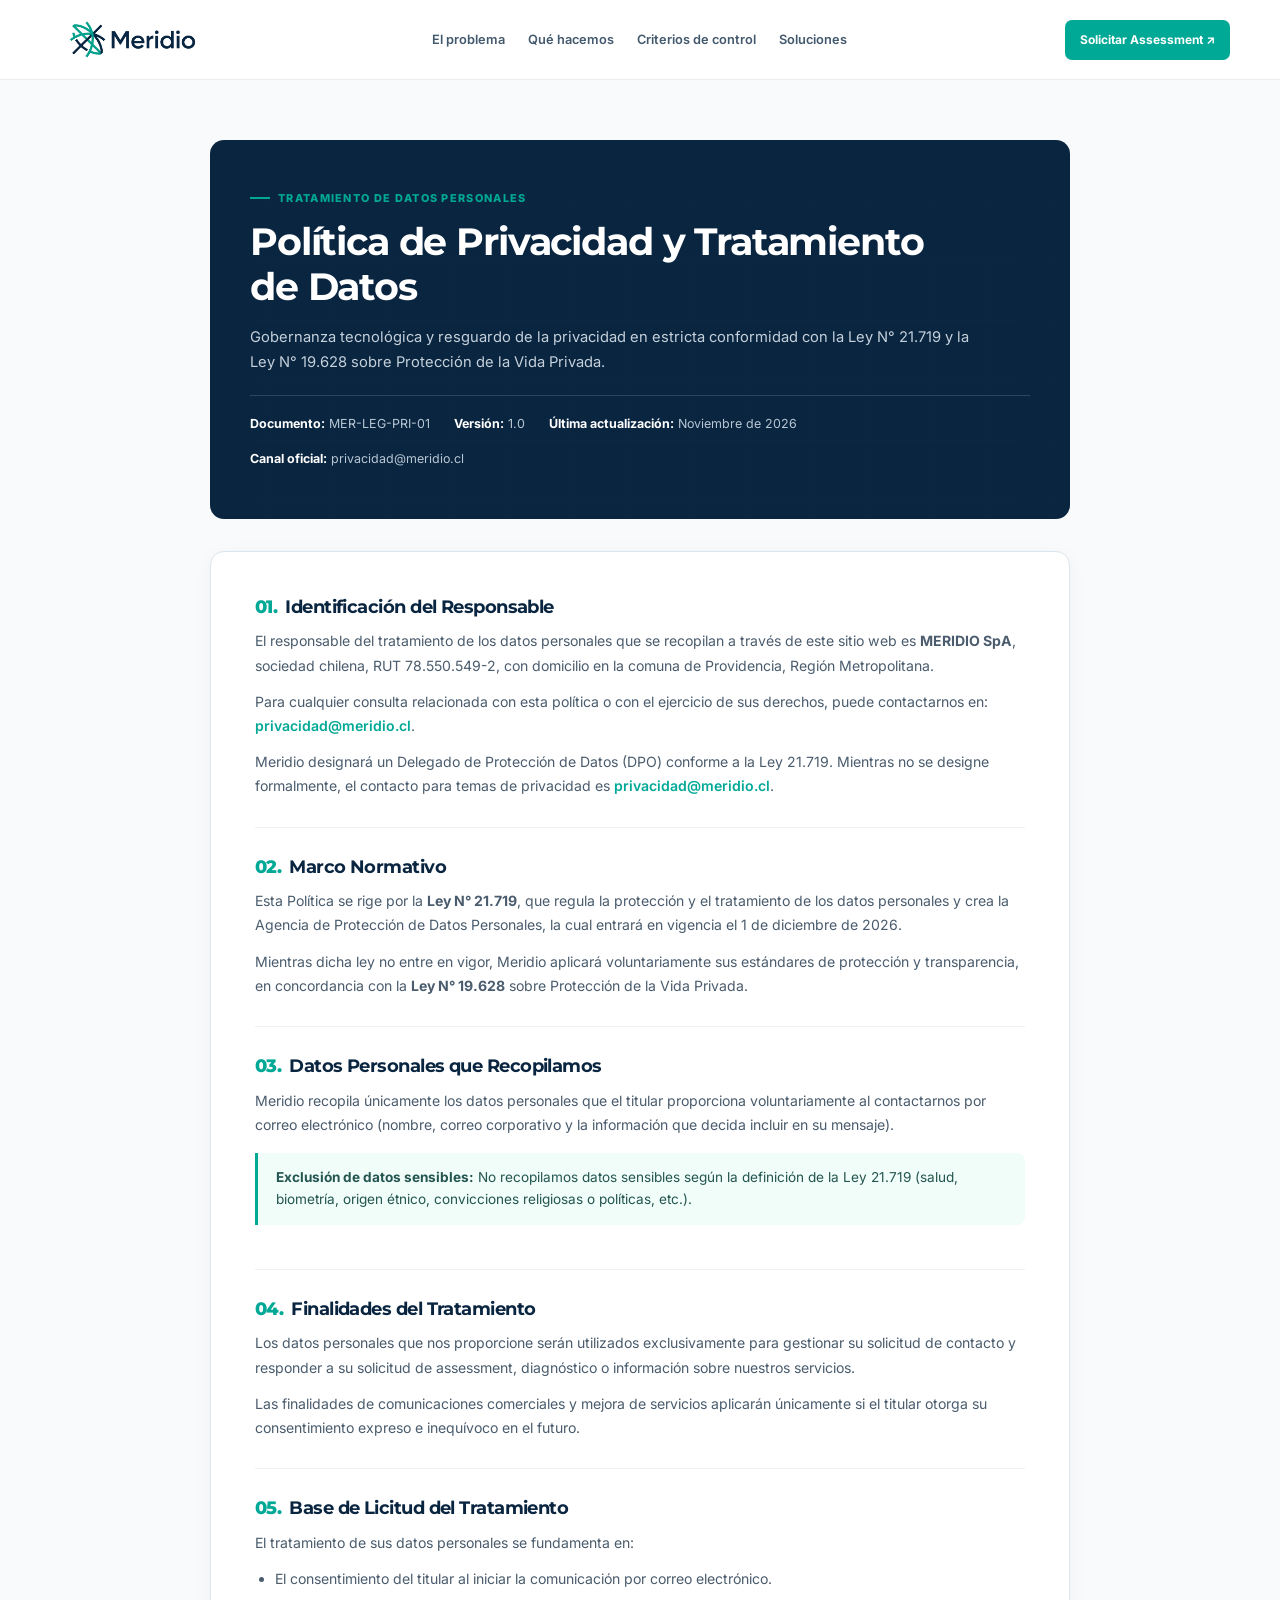
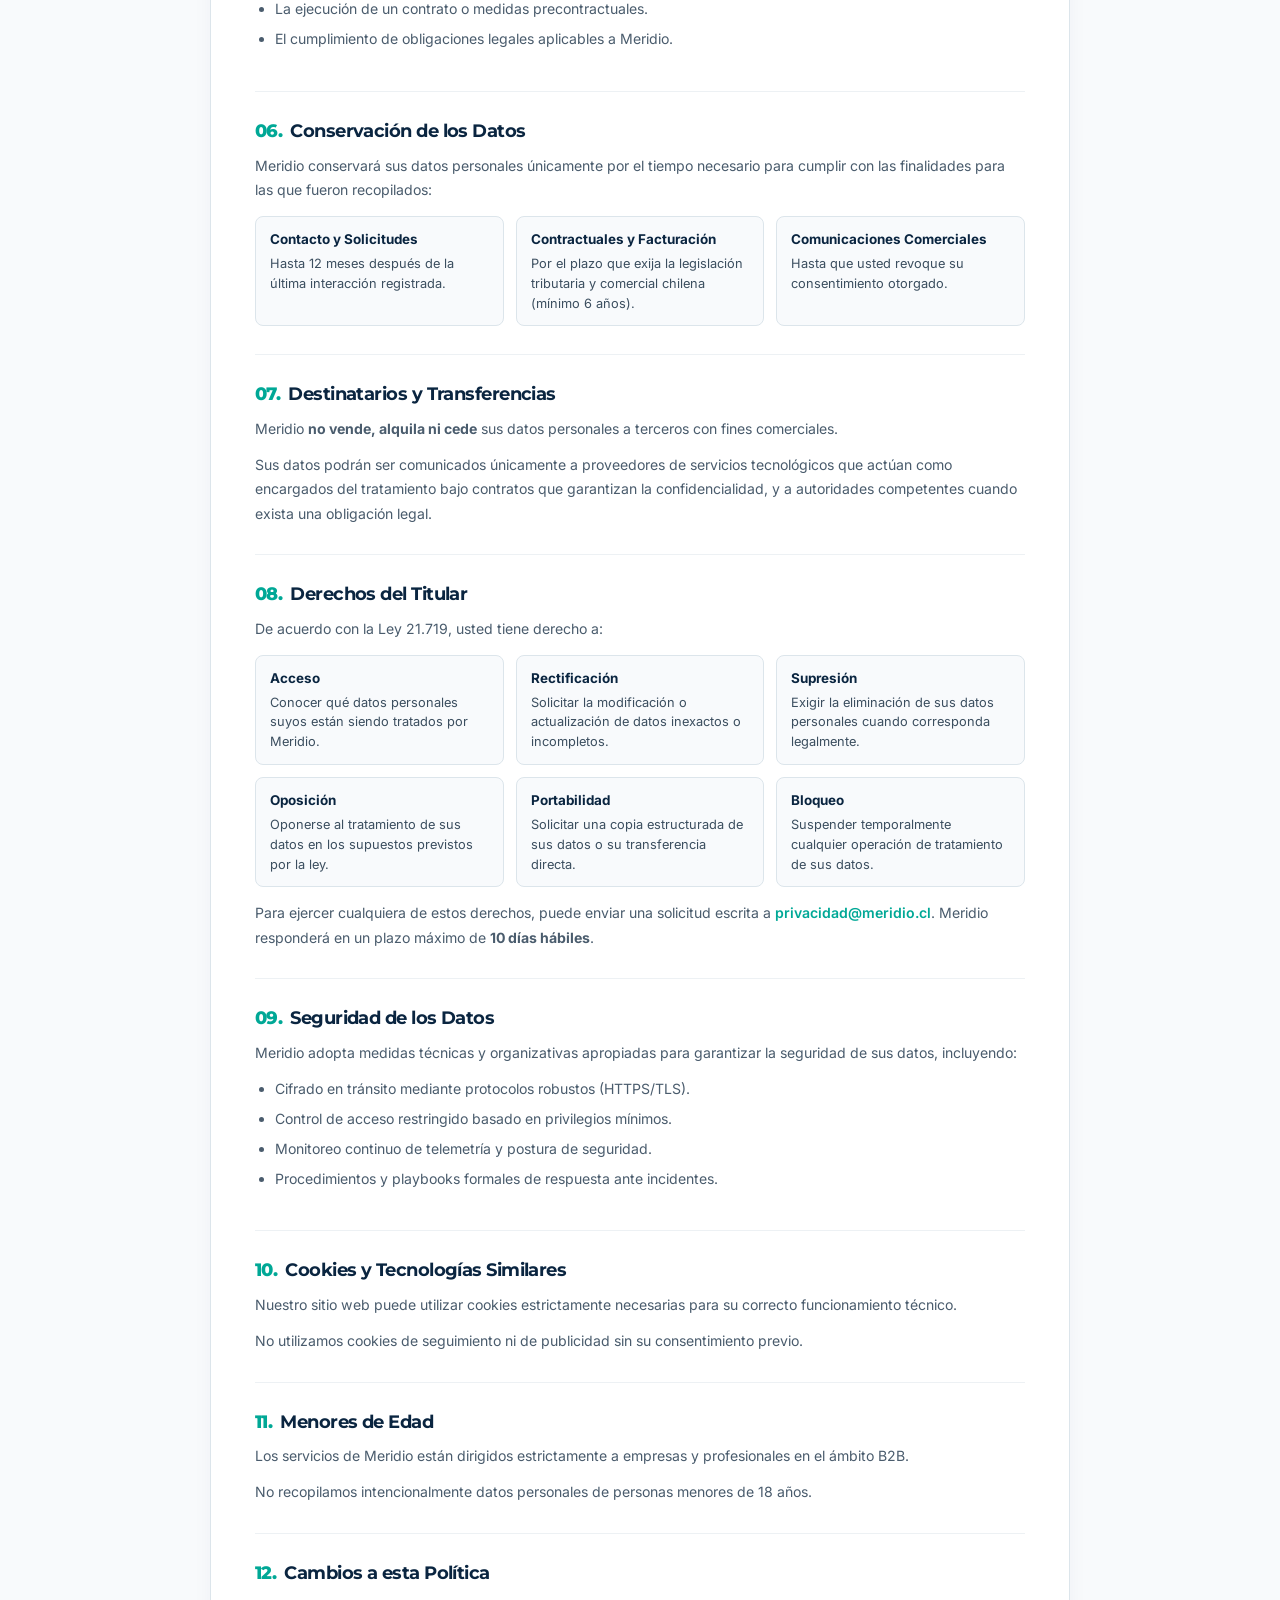
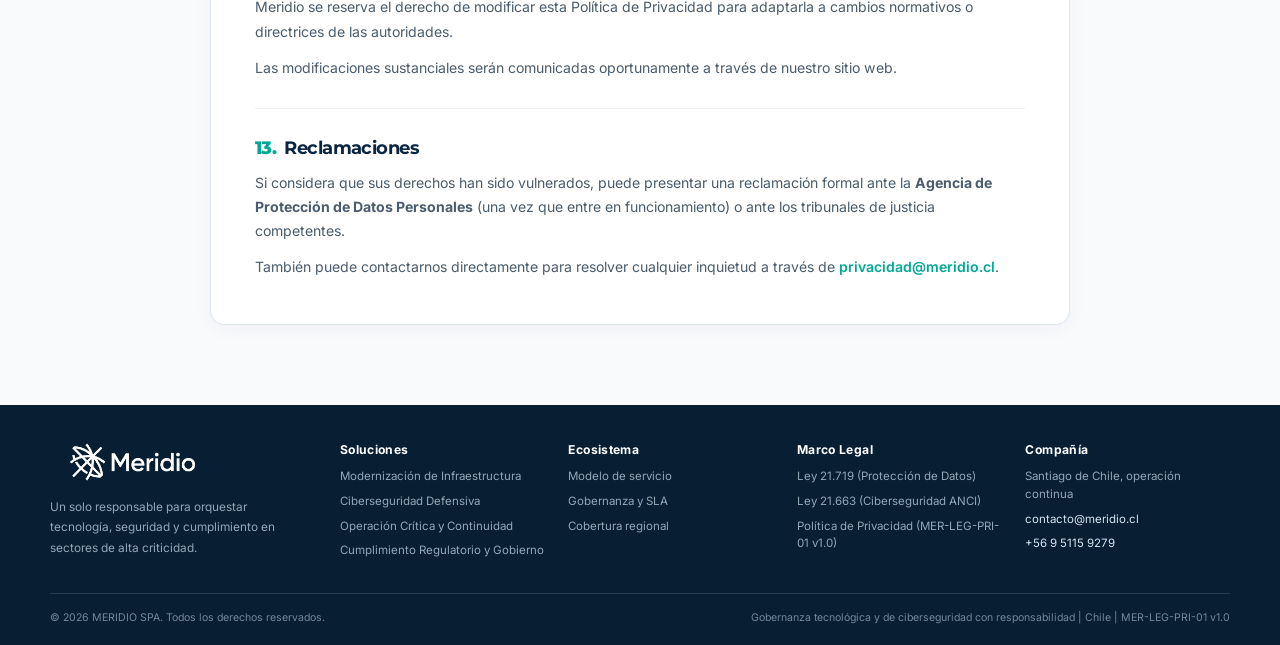
==== commit 91b5bb31: "2da corrección Se eliminó el apartado de "quienes somos" en conjunto con su menú desplegable, se tra" ====
--- a/politica-privacidad.html
+++ b/politica-privacidad.html
@@ -4,9 +4,9 @@
   <meta charset="utf-8">
   <meta name="viewport" content="width=device-width, initial-scale=1">
   <meta name="theme-color" content="#0A2540">
-  <meta name="description" content="Política de Privacidad y Tratamiento de Datos Personales de Meridio SpA, en conformidad con la Ley 21.719 y Ley 19.628.">
+  <meta name="description" content="Política de Privacidad y Tratamiento de Datos Personales de Meridio SpA (MER-LEG-PRI-01 v1.0), en conformidad con la Ley 21.719 y Ley 19.628.">
   <meta property="og:title" content="Política de Privacidad — Meridio">
-  <meta property="og:description" content="Política de Tratamiento de Datos Personales y privacidad de Meridio SpA.">
+  <meta property="og:description" content="Política de Tratamiento de Datos Personales y Privacidad de Meridio SpA.">
   <meta property="og:type" content="website">
   <meta property="og:locale" content="es_CL">
   <title>Política de Privacidad — Meridio | Tratamiento de Datos Personales</title>
@@ -20,17 +20,15 @@
   <link rel="stylesheet" href="./styles.css">
 
   <style>
-    /* Estilos específicos para la página legal */
     .legal-page {
       padding: 60px 0 80px;
       background: var(--mist);
-    }
-
+      min-height: calc(100vh - var(--header-h));
+    }
     .legal-container {
       max-width: 860px;
       margin: 0 auto;
     }
-
     .legal-header {
       background: var(--navy);
       color: #fff;
@@ -40,7 +38,6 @@
       position: relative;
       overflow: hidden;
     }
-
     .legal-header::before {
       content: "";
       position: absolute;
@@ -50,13 +47,19 @@
       background-size: 60px 60px;
       pointer-events: none;
     }
-
     .legal-header h1 {
       color: #fff;
       font-size: clamp(1.8rem, 3vw, 2.4rem);
       margin: 12px 0 16px;
     }
-
+    .legal-header p {
+      color: #c4d0da;
+      font-size: .92rem;
+      line-height: 1.68;
+      max-width: 720px;
+      position: relative;
+      z-index: 1;
+    }
     .legal-meta {
       display: flex;
       flex-wrap: wrap;
@@ -66,12 +69,12 @@
       border-top: 1px solid rgba(255, 255, 255, .15);
       padding-top: 18px;
       margin-top: 20px;
-    }
-
+      position: relative;
+      z-index: 1;
+    }
     .legal-meta strong {
       color: #fff;
     }
-
     .legal-card {
       background: #fff;
       border: 1px solid var(--line);
@@ -79,44 +82,47 @@
       padding: 44px;
       box-shadow: 0 4px 20px rgba(10, 37, 64, .04);
     }
-
     .legal-section {
       padding-bottom: 28px;
       margin-bottom: 28px;
       border-bottom: 1px solid #edf1f4;
     }
-
     .legal-section:last-child {
       padding-bottom: 0;
       margin-bottom: 0;
       border-bottom: none;
     }
-
     .legal-section h2 {
-      font-size: 1.18rem;
+      font-size: 1.15rem;
       color: var(--navy);
       margin-bottom: 12px;
       display: flex;
       align-items: baseline;
       gap: 8px;
     }
-
     .legal-section h2 span.sec-num {
       color: var(--teal);
       font-family: 'Montserrat', sans-serif;
       font-weight: 800;
     }
-
     .legal-section p {
       font-size: .88rem;
       line-height: 1.72;
       color: #4a5c6d;
     }
-
     .legal-section p + p {
       margin-top: 12px;
     }
-
+    .legal-section ul {
+      margin: 12px 0;
+      padding-left: 20px;
+      color: #4a5c6d;
+      font-size: .88rem;
+      line-height: 1.7;
+    }
+    .legal-section ul li {
+      margin-bottom: 6px;
+    }
     .legal-highlight-box {
       background: #f0fdf9;
       border-left: 3px solid var(--teal);
@@ -127,20 +133,17 @@
       color: #245550;
       line-height: 1.6;
     }
-
     .legal-highlight-box a {
       color: var(--teal);
       font-weight: 600;
       text-decoration: underline;
     }
-
     .rights-grid {
       display: grid;
-      grid-template-columns: repeat(2, minmax(0, 1fr));
+      grid-template-columns: repeat(3, minmax(0, 1fr));
       gap: 12px;
       margin-top: 14px;
     }
-
     .right-item {
       padding: 12px 14px;
       background: var(--mist);
@@ -149,19 +152,38 @@
       font-size: .8rem;
       color: #3b4e5f;
     }
-
     .right-item strong {
       display: block;
       color: var(--navy);
       margin-bottom: 4px;
       font-size: .84rem;
     }
-
+    .retention-grid {
+      display: grid;
+      grid-template-columns: repeat(3, minmax(0, 1fr));
+      gap: 12px;
+      margin-top: 14px;
+    }
+    .retention-item {
+      padding: 12px 14px;
+      background: #f8fafc;
+      border: 1px solid var(--line);
+      border-radius: 8px;
+      font-size: .8rem;
+      color: #3b4e5f;
+    }
+    .retention-item strong {
+      display: block;
+      color: var(--navy);
+      margin-bottom: 4px;
+      font-size: .84rem;
+    }
     @media (max-width: 760px) {
       .legal-page { padding: 40px 0 60px; }
       .legal-header { padding: 32px 22px; }
       .legal-card { padding: 26px 20px; }
       .rights-grid { grid-template-columns: 1fr; }
+      .retention-grid { grid-template-columns: 1fr; }
     }
   </style>
 </head>
@@ -169,27 +191,15 @@
   <!-- HEADER -->
   <header class="header">
     <div class="container header-inner">
-      <a class="brand" href="./index.html#inicio" aria-label="Meridio, inicio">
+      <a class="brand" href="./index.html#inicio" aria-label="Meridio, volver al inicio">
         <img class="brand-logo" src="./assets/logo.png" alt="Meridio" onerror="this.style.display='none'; this.nextElementSibling.style.display='inline-block';">
         <span class="brand-text" style="display: none;">Merid<span class="brand-i">i</span>o</span>
       </a>
       <nav class="nav" id="mainNav" aria-label="Navegación principal">
-        <div class="nav-dropdown" id="aboutDropdown">
-          <button class="dropdown-trigger" id="dropdownTrigger" type="button" aria-expanded="false" aria-haspopup="true">
-            Quiénes somos
-            <svg class="dropdown-caret" viewBox="0 0 10 6" width="10" height="6" fill="none" stroke="currentColor" stroke-width="1.8" stroke-linecap="round" stroke-linejoin="round">
-              <path d="m1 1 4 4 4-4"/>
-            </svg>
-          </button>
-          <div class="dropdown-menu" id="dropdownMenu" role="menu">
-            <a href="./acerca-de.html" role="menuitem">Acerca de Meridio</a>
-            <a href="./politica-privacidad.html" role="menuitem" style="color: var(--teal); font-weight: 700;">Política de privacidad</a>
-          </div>
-        </div>
         <a href="./index.html#problema">El problema</a>
-        <a href="./index.html#pilares">Qué hacemos</a>
+        <a href="./index.html#metodo">Qué hacemos</a>
+        <a href="./index.html#marcos">Criterios de control</a>
         <a href="./soluciones.html">Soluciones</a>
-        <a href="./index.html#marcos">Criterios de control</a>
       </nav>
       <a class="btn btn-primary header-cta" href="./index.html#contacto">Solicitar Assessment ↗</a>
       <button class="mobile-menu" id="mobileMenu" type="button" aria-label="Abrir menú" aria-controls="mainNav" aria-expanded="false">
@@ -200,193 +210,170 @@
     </div>
   </header>
 
-  <!-- CONTENIDO LEGAL -->
   <main class="legal-page">
     <div class="container legal-container">
       
       <!-- ENCABEZADO LEGAL -->
-      <div class="legal-header">
+      <header class="legal-header">
         <div class="eyebrow teal">Tratamiento de Datos Personales</div>
-        <h1>Política de Privacidad</h1>
-        <p style="color: #c4d0da; font-size: .92rem; max-width: 640px;">
-          Gobernanza, transparencia y seguridad en el tratamiento de la información corporativa y personal, en estricta sujeción al marco normativo vigente.
-        </p>
+        <h1>Política de Privacidad y Tratamiento de Datos</h1>
+        <p>Gobernanza tecnológica y resguardo de la privacidad en estricta conformidad con la Ley N° 21.719 y la Ley N° 19.628 sobre Protección de la Vida Privada.</p>
+        
         <div class="legal-meta">
-          <div>Documento: <strong>MER-LEG-PRI-01</strong></div>
-          <div>Versión: <strong>1.0</strong></div>
-          <div>Última actualización: <strong>Noviembre de 2026</strong></div>
-        </div>
-      </div>
-
-      <!-- CUERPO DE LA POLÍTICA -->
+          <div><strong>Documento:</strong> MER-LEG-PRI-01</div>
+          <div><strong>Versión:</strong> 1.0</div>
+          <div><strong>Última actualización:</strong> Noviembre de 2026</div>
+          <div><strong>Canal oficial:</strong> privacidad@meridio.cl</div>
+        </div>
+      </header>
+
+      <!-- CUERPO DE LA POLÍTICA (13 PUNTOS) -->
       <article class="legal-card">
         
         <!-- 1. Identificación del Responsable -->
-        <section class="legal-section" id="responsable">
-          <h2><span class="sec-num">1.</span> Identificación del Responsable</h2>
-          <p>
-            El responsable del tratamiento de los datos personales que se recopilan a través de este sitio web es <strong>MERIDIO SpA</strong>, sociedad chilena, RUT <strong>78.550.549-2</strong>, con domicilio en la comuna de Providencia, Región Metropolitana.
-          </p>
-          <p>
-            Para cualquier consulta relacionada con esta política o con el ejercicio de sus derechos, puede contactarnos en: <a href="mailto:privacidad@meridio.cl" style="color: var(--teal); font-weight: 600;">privacidad@meridio.cl</a>.
-          </p>
+        <section class="legal-section">
+          <h2><span class="sec-num">01.</span> Identificación del Responsable</h2>
+          <p>El responsable del tratamiento de los datos personales que se recopilan a través de este sitio web es <strong>MERIDIO SpA</strong>, sociedad chilena, RUT 78.550.549-2, con domicilio en la comuna de Providencia, Región Metropolitana.</p>
+          <p>Para cualquier consulta relacionada con esta política o con el ejercicio de sus derechos, puede contactarnos en: <a href="mailto:privacidad@meridio.cl" style="color: var(--teal); font-weight: 600;">privacidad@meridio.cl</a>.</p>
+          <p>Meridio designará un Delegado de Protección de Datos (DPO) conforme a la Ley 21.719. Mientras no se designe formalmente, el contacto para temas de privacidad es <a href="mailto:privacidad@meridio.cl" style="color: var(--teal); font-weight: 600;">privacidad@meridio.cl</a>.</p>
+        </section>
+
+        <!-- 2. Marco Normativo -->
+        <section class="legal-section">
+          <h2><span class="sec-num">02.</span> Marco Normativo</h2>
+          <p>Esta Política se rige por la <strong>Ley N° 21.719</strong>, que regula la protección y el tratamiento de los datos personales y crea la Agencia de Protección de Datos Personales, la cual entrará en vigencia el 1 de diciembre de 2026.</p>
+          <p>Mientras dicha ley no entre en vigor, Meridio aplicará voluntariamente sus estándares de protección y transparencia, en concordancia con la <strong>Ley N° 19.628</strong> sobre Protección de la Vida Privada.</p>
+        </section>
+
+        <!-- 3. Datos Personales que Recopilamos -->
+        <section class="legal-section">
+          <h2><span class="sec-num">03.</span> Datos Personales que Recopilamos</h2>
+          <p>Meridio recopila únicamente los datos personales que el titular proporciona voluntariamente al contactarnos por correo electrónico (nombre, correo corporativo y la información que decida incluir en su mensaje).</p>
           <div class="legal-highlight-box">
-            <strong>Delegado de Protección de Datos (DPO):</strong> Conforme a las exigencias de la Ley 21.719, Meridio designará formalmente un Delegado de Protección de Datos. Mientras se concluye dicha designación formal, la vía oficial de contacto para materias de privacidad es <a href="mailto:privacidad@meridio.cl">privacidad@meridio.cl</a>.
+            <strong>Exclusión de datos sensibles:</strong> No recopilamos datos sensibles según la definición de la Ley 21.719 (salud, biometría, origen étnico, convicciones religiosas o políticas, etc.).
           </div>
         </section>
 
-        <!-- 2. Marco Normativo -->
-        <section class="legal-section" id="marco-normativo">
-          <h2><span class="sec-num">2.</span> Marco Normativo</h2>
-          <p>
-            Esta Política se rige por la <strong>Ley N° 21.719</strong>, que regula la protección y el tratamiento de los datos personales y crea la Agencia de Protección de Datos Personales, la cual entrará en vigencia el 1 de diciembre de 2026.
-          </p>
-          <p>
-            Mientras dicha ley no entre en vigor, Meridio aplica voluntaria y proactivamente sus estándares de máxima protección y transparencia, en estricta concordancia con la <strong>Ley N° 19.628</strong> sobre Protección de la Vida Privada.
-          </p>
-        </section>
-
-        <!-- 3. Datos Personales que Recopilamos -->
-        <section class="legal-section" id="datos-recopilados">
-          <h2><span class="sec-num">3.</span> Datos Personales que Recopilamos</h2>
-          <p>
-            Meridio recopila únicamente los datos personales que el titular proporciona voluntariamente al contactarnos por correo electrónico (nombre, correo corporativo y la información que decida incluir en su mensaje).
-          </p>
-          <p>
-            <strong>No recopilamos datos sensibles</strong> según la definición de la Ley 21.719 (salud, biometría, origen étnico, convicciones religiosas o políticas, etc.).
-          </p>
-        </section>
-
         <!-- 4. Finalidades del Tratamiento -->
-        <section class="legal-section" id="finalidades">
-          <h2><span class="sec-num">4.</span> Finalidades del Tratamiento</h2>
-          <p>
-            Los datos personales proporcionados serán utilizados exclusivamente para gestionar su solicitud de contacto y responder a su solicitud de assessment, diagnóstico o información sobre nuestros servicios.
-          </p>
-          <p>
-            Las finalidades de comunicaciones comerciales y mejora de servicios aplicarán únicamente si el titular otorga su consentimiento expreso e inequívoco en el futuro.
-          </p>
+        <section class="legal-section">
+          <h2><span class="sec-num">04.</span> Finalidades del Tratamiento</h2>
+          <p>Los datos personales que nos proporcione serán utilizados exclusivamente para gestionar su solicitud de contacto y responder a su solicitud de assessment, diagnóstico o información sobre nuestros servicios.</p>
+          <p>Las finalidades de comunicaciones comerciales y mejora de servicios aplicarán únicamente si el titular otorga su consentimiento expreso e inequívoco en el futuro.</p>
         </section>
 
         <!-- 5. Base de Licitud del Tratamiento -->
-        <section class="legal-section" id="base-licitud">
-          <h2><span class="sec-num">5.</span> Base de Licitud del Tratamiento</h2>
-          <p>
-            El tratamiento de sus datos personales se fundamenta en el <strong>consentimiento</strong> del titular al iniciar la comunicación por correo electrónico, en la <strong>ejecución de medidas precontractuales o contractuales</strong>, y en el cumplimiento de las <strong>obligaciones legales</strong> aplicables a Meridio.
-          </p>
+        <section class="legal-section">
+          <h2><span class="sec-num">05.</span> Base de Licitud del Tratamiento</h2>
+          <p>El tratamiento de sus datos personales se fundamenta en:</p>
+          <ul>
+            <li>El consentimiento del titular al iniciar la comunicación por correo electrónico.</li>
+            <li>La ejecución de un contrato o medidas precontractuales.</li>
+            <li>El cumplimiento de obligaciones legales aplicables a Meridio.</li>
+          </ul>
         </section>
 
         <!-- 6. Conservación de los Datos -->
-        <section class="legal-section" id="conservacion">
-          <h2><span class="sec-num">6.</span> Conservación de los Datos</h2>
-          <p>
-            Meridio conservará sus datos personales únicamente durante el tiempo estrictamente necesario para cumplir con las finalidades para las cuales fueron recopilados:
-          </p>
+        <section class="legal-section">
+          <h2><span class="sec-num">06.</span> Conservación de los Datos</h2>
+          <p>Meridio conservará sus datos personales únicamente por el tiempo necesario para cumplir con las finalidades para las que fueron recopilados:</p>
+          <div class="retention-grid">
+            <div class="retention-item">
+              <strong>Contacto y Solicitudes</strong>
+              Hasta 12 meses después de la última interacción registrada.
+            </div>
+            <div class="retention-item">
+              <strong>Contractuales y Facturación</strong>
+              Por el plazo que exija la legislación tributaria y comercial chilena (mínimo 6 años).
+            </div>
+            <div class="retention-item">
+              <strong>Comunicaciones Comerciales</strong>
+              Hasta que usted revoque su consentimiento otorgado.
+            </div>
+          </div>
+        </section>
+
+        <!-- 7. Destinatarios y Transferencias -->
+        <section class="legal-section">
+          <h2><span class="sec-num">07.</span> Destinatarios y Transferencias</h2>
+          <p>Meridio <strong>no vende, alquila ni cede</strong> sus datos personales a terceros con fines comerciales.</p>
+          <p>Sus datos podrán ser comunicados únicamente a proveedores de servicios tecnológicos que actúan como encargados del tratamiento bajo contratos que garantizan la confidencialidad, y a autoridades competentes cuando exista una obligación legal.</p>
+        </section>
+
+        <!-- 8. Derechos del Titular -->
+        <section class="legal-section">
+          <h2><span class="sec-num">08.</span> Derechos del Titular</h2>
+          <p>De acuerdo con la Ley 21.719, usted tiene derecho a:</p>
           <div class="rights-grid">
             <div class="right-item">
-              <strong>Datos de contacto y solicitudes</strong>
-              Hasta 12 meses después de la última interacción.
-            </div>
-            <div class="right-item">
-              <strong>Datos contractuales y facturación</strong>
-              Por el plazo que exija la legislación tributaria y comercial chilena (mínimo 6 años).
-            </div>
-            <div class="right-item" style="grid-column: 1 / -1;">
-              <strong>Comunicaciones comerciales</strong>
-              Hasta que usted revoque expresamente su consentimiento.
+              <strong>Acceso</strong>
+              Conocer qué datos personales suyos están siendo tratados por Meridio.
+            </div>
+            <div class="right-item">
+              <strong>Rectificación</strong>
+              Solicitar la modificación o actualización de datos inexactos o incompletos.
+            </div>
+            <div class="right-item">
+              <strong>Supresión</strong>
+              Exigir la eliminación de sus datos personales cuando corresponda legalmente.
+            </div>
+            <div class="right-item">
+              <strong>Oposición</strong>
+              Oponerse al tratamiento de sus datos en los supuestos previstos por la ley.
+            </div>
+            <div class="right-item">
+              <strong>Portabilidad</strong>
+              Solicitar una copia estructurada de sus datos o su transferencia directa.
+            </div>
+            <div class="right-item">
+              <strong>Bloqueo</strong>
+              Suspender temporalmente cualquier operación de tratamiento de sus datos.
             </div>
           </div>
-        </section>
-
-        <!-- 7. Destinatarios y Transferencias -->
-        <section class="legal-section" id="destinatarios">
-          <h2><span class="sec-num">7.</span> Destinatarios y Transferencias</h2>
-          <p>
-            Meridio <strong>no vende, alquila ni cede</strong> sus datos personales a terceros con fines comerciales.
-          </p>
-          <p>
-            Sus datos podrán ser comunicados únicamente a proveedores de servicios tecnológicos que actúan en calidad de encargados del tratamiento bajo rigurosos acuerdos de confidencialidad y estándares de seguridad, así como a las autoridades competentes en cumplimiento de un mandato legal formal.
-          </p>
-        </section>
-
-        <!-- 8. Derechos del Titular -->
-        <section class="legal-section" id="derechos">
-          <h2><span class="sec-num">8.</span> Derechos del Titular</h2>
-          <p>
-            De acuerdo con la Ley 21.719, usted goza de plenos derechos sobre su información personal:
-          </p>
-          <div class="rights-grid">
-            <div class="right-item">
-              <strong>Acceso y Rectificación</strong>
-              Conocer sus datos tratados y solicitar la corrección de información inexacta o incompleta.
-            </div>
-            <div class="right-item">
-              <strong>Supresión (Cancelación)</strong>
-              Solicitar la eliminación de sus datos cuando ya no sean requeridos para los fines informados.
-            </div>
-            <div class="right-item">
-              <strong>Oposición y Limitación</strong>
-              Oponerse al tratamiento por motivos legítimos o solicitar la limitación del mismo.
-            </div>
-            <div class="right-item">
-              <strong>Portabilidad y Bloqueo</strong>
-              Obtener sus datos en formato estructurado o solicitar el bloqueo temporal de su tratamiento.
-            </div>
-          </div>
-          <p style="margin-top: 14px;">
-            Para ejercer cualquiera de estos derechos, puede remitir una solicitud escrita a <a href="mailto:privacidad@meridio.cl" style="color: var(--teal); font-weight: 600;">privacidad@meridio.cl</a>. Meridio responderá en un plazo máximo de <strong>10 días hábiles</strong>.
-          </p>
+          <p style="margin-top: 14px;">Para ejercer cualquiera de estos derechos, puede enviar una solicitud escrita a <a href="mailto:privacidad@meridio.cl" style="color: var(--teal); font-weight: 600;">privacidad@meridio.cl</a>. Meridio responderá en un plazo máximo de <strong>10 días hábiles</strong>.</p>
         </section>
 
         <!-- 9. Seguridad de los Datos -->
-        <section class="legal-section" id="seguridad">
-          <h2><span class="sec-num">9.</span> Seguridad de los Datos</h2>
-          <p>
-            Meridio adopta medidas técnicas y organizativas de estándar corporativo para garantizar la integridad, confidencialidad y disponibilidad de la información:
-          </p>
-          <ul class="check-list" style="margin-top: 12px;">
-            <li><svg viewBox="0 0 24 24"><path d="m5 12 4 4L19 6"/></svg><span style="color: #4a5c6d;">Cifrado en tránsito mediante protocolos seguros HTTPS / TLS.</span></li>
-            <li><svg viewBox="0 0 24 24"><path d="m5 12 4 4L19 6"/></svg><span style="color: #4a5c6d;">Políticas de privilegio mínimo y control de acceso estricto a los sistemas.</span></li>
-            <li><svg viewBox="0 0 24 24"><path d="m5 12 4 4L19 6"/></svg><span style="color: #4a5c6d;">Monitoreo continuo y protocolos formales de respuesta ante incidentes de ciberseguridad.</span></li>
+        <section class="legal-section">
+          <h2><span class="sec-num">09.</span> Seguridad de los Datos</h2>
+          <p>Meridio adopta medidas técnicas y organizativas apropiadas para garantizar la seguridad de sus datos, incluyendo:</p>
+          <ul>
+            <li>Cifrado en tránsito mediante protocolos robustos (HTTPS/TLS).</li>
+            <li>Control de acceso restringido basado en privilegios mínimos.</li>
+            <li>Monitoreo continuo de telemetría y postura de seguridad.</li>
+            <li>Procedimientos y playbooks formales de respuesta ante incidentes.</li>
           </ul>
         </section>
 
         <!-- 10. Cookies y Tecnologías Similares -->
-        <section class="legal-section" id="cookies">
+        <section class="legal-section">
           <h2><span class="sec-num">10.</span> Cookies y Tecnologías Similares</h2>
-          <p>
-            Nuestro sitio web utiliza únicamente cookies técnicas estrictamente necesarias para su operatividad básica y seguridad. No empleamos cookies de perfilamiento publicitario ni rastreadores de terceros sin su consentimiento explícito previo.
-          </p>
+          <p>Nuestro sitio web puede utilizar cookies estrictamente necesarias para su correcto funcionamiento técnico.</p>
+          <p>No utilizamos cookies de seguimiento ni de publicidad sin su consentimiento previo.</p>
         </section>
 
         <!-- 11. Menores de Edad -->
-        <section class="legal-section" id="menores">
+        <section class="legal-section">
           <h2><span class="sec-num">11.</span> Menores de Edad</h2>
-          <p>
-            Los servicios y contenidos de Meridio están orientados a organizaciones empresariales y profesionales. No recopilamos intencionalmente información perteneciente a menores de 18 años.
-          </p>
+          <p>Los servicios de Meridio están dirigidos estrictamente a empresas y profesionales en el ámbito B2B.</p>
+          <p>No recopilamos intencionalmente datos personales de personas menores de 18 años.</p>
         </section>
 
         <!-- 12. Cambios a esta Política -->
-        <section class="legal-section" id="cambios">
+        <section class="legal-section">
           <h2><span class="sec-num">12.</span> Cambios a esta Política</h2>
-          <p>
-            Meridio se reserva el derecho de actualizar esta Política de Privacidad conforme surjan modificaciones regulatorias o técnicas. Cualquier cambio sustancial será notificado oportunamente a través de esta misma plataforma.
-          </p>
+          <p>Meridio se reserva el derecho de modificar esta Política de Privacidad para adaptarla a cambios normativos o directrices de las autoridades.</p>
+          <p>Las modificaciones sustanciales serán comunicadas oportunamente a través de nuestro sitio web.</p>
         </section>
 
         <!-- 13. Reclamaciones -->
-        <section class="legal-section" id="reclamaciones">
+        <section class="legal-section">
           <h2><span class="sec-num">13.</span> Reclamaciones</h2>
-          <p>
-            Si considera que sus derechos han sido vulnerados, tiene la facultad de acudir a la <strong>Agencia de Protección de Datos Personales</strong> (una vez constituida conforme a la Ley 21.719) o ante los tribunales de justicia competentes en Chile.
-          </p>
-          <p>
-            Asimismo, ponemos a su disposición nuestro canal directo para atender y resolver cualquier inquietud de forma inmediata: <a href="mailto:privacidad@meridio.cl" style="color: var(--teal); font-weight: 600;">privacidad@meridio.cl</a>.
-          </p>
+          <p>Si considera que sus derechos han sido vulnerados, puede presentar una reclamación formal ante la <strong>Agencia de Protección de Datos Personales</strong> (una vez que entre en funcionamiento) o ante los tribunales de justicia competentes.</p>
+          <p>También puede contactarnos directamente para resolver cualquier inquietud a través de <a href="mailto:privacidad@meridio.cl" style="color: var(--teal); font-weight: 600;">privacidad@meridio.cl</a>.</p>
         </section>
 
       </article>
+
     </div>
   </main>
 
@@ -395,7 +382,7 @@
     <div class="container">
       <div class="footer-top">
         <div class="footer-brand">
-          <a class="brand" href="./index.html#inicio" aria-label="Meridio, inicio">
+          <a class="brand" href="./index.html#inicio" aria-label="Meridio, volver al inicio">
             <img class="brand-logo footer-logo" src="./assets/logo.png" alt="Meridio" onerror="this.style.display='none'; this.nextElementSibling.style.display='inline-block';">
             <span class="brand-text" style="display: none; color: #fff;">Merid<span class="brand-i">i</span>o</span>
           </a>
@@ -403,32 +390,32 @@
         </div>
         <div class="footer-col">
           <h4>Soluciones</h4>
-          <a href="./soluciones.html#ciberseguridad-zero-trust">Ciberseguridad y Zero Trust</a>
-          <a href="./soluciones.html#infraestructura-cloud">Infraestructura Cloud</a>
-          <a href="./soluciones.html#continuidad-respaldo">Continuidad y Respaldo</a>
-          <a href="./soluciones.html#compliance">Compliance Normativo</a>
+          <a href="./soluciones.html#modernizacion">Modernización de Infraestructura</a>
+          <a href="./soluciones.html#ciberseguridad">Ciberseguridad Defensiva</a>
+          <a href="./soluciones.html#operacion">Operación Crítica y Continuidad</a>
+          <a href="./soluciones.html#cumplimiento">Cumplimiento Regulatorio y Gobierno</a>
         </div>
         <div class="footer-col">
           <h4>Ecosistema</h4>
-          <a href="./soluciones.html">Modelo de servicio</a>
-          <a href="./soluciones.html">Gobernanza y SLA</a>
+          <a href="./index.html#metodo">Modelo de servicio</a>
+          <a href="./index.html#metodo">Gobernanza y SLA</a>
           <a href="./index.html#contacto">Cobertura regional</a>
         </div>
         <div class="footer-col">
           <h4>Marco Legal</h4>
-          <a href="./index.html#marcos">Ley 21.719 (Datos)</a>
-          <a href="./index.html#marcos">Ley 21.663 (Ciberseguridad)</a>
+          <a href="./index.html#marcos">Ley 21.719 (Protección de Datos)</a>
+          <a href="./index.html#marcos">Ley 21.663 (Ciberseguridad ANCI)</a>
           <a href="./politica-privacidad.html">Política de Privacidad (MER-LEG-PRI-01 v1.0)</a>
         </div>
         <div class="footer-col">
           <h4>Compañía</h4>
           <span class="footer-info">Santiago de Chile, operación continua</span>
-          <a href="mailto:Contacto@meridio.cl" class="footer-contact-link">contacto@meridio.cl</a>
-          <a href="tel:+569 5115 9279" class="footer-contact-link">+56 9 5115 9279</a>
+          <a href="mailto:contacto@meridio.cl" class="footer-contact-link">contacto@meridio.cl</a>
+          <a href="tel:+56951159279" class="footer-contact-link">+56 9 5115 9279</a>
         </div>
       </div>
       <div class="footer-bottom">
-        <span>© <span id="year"></span> Meridio SpA. Todos los derechos reservados.</span>
+        <span>© <span id="year"></span> MERIDIO SPA. Todos los derechos reservados.</span>
         <span>Gobernanza tecnológica y de ciberseguridad con responsabilidad | Chile | MER-LEG-PRI-01 v1.0</span>
       </div>
     </div>
@@ -436,4 +423,4 @@
 
   <script src="./script.js" defer></script>
 </body>
-</html>
+</html>
--- a/styles.css
+++ b/styles.css
@@ -1,4 +1,9 @@
-/* ROOT & BASE */
+/* ========================================================
+   MERIDIO — HOJA DE ESTILOS MAESTRA UNIFICADA
+   Compatible con: index.html, soluciones.html, politica-privacidad.html
+   ======================================================== */
+
+/* ROOT & VARIABLES GLOBALES */
 :root {
   --navy: #0A2540;
   --teal: #00A896;
@@ -46,7 +51,9 @@
   margin-inline: auto;
 }
 
-/* Tipografías calibradas */
+/* ========================================================
+   TIPOGRAFÍAS Y ELEMENTOS BASE
+   ======================================================== */
 h1, h2, h3, h4 {
   font-family: 'Montserrat', 'Inter', sans-serif;
   line-height: 1.18;
@@ -101,39 +108,9 @@
   color: var(--teal);
 }
 
-/* Encuadre de secciones ancladas */
-.section {
-  padding: 56px 0;
-}
-
-.target-section {
-  min-height: calc(100vh - var(--header-h));
-  display: flex;
-  flex-direction: column;
-  justify-content: center;
-}
-
-.section-head {
-  max-width: 790px;
-  margin-bottom: 28px;
-}
-
-.compact-head {
-  margin-bottom: 20px;
-}
-
-.section-head .eyebrow {
-  margin-bottom: 10px;
-}
-
-.section-intro {
-  font-size: .92rem;
-  line-height: 1.7;
-  margin-top: 12px;
-  max-width: 740px;
-}
-
-/* Botones */
+/* ========================================================
+   BOTONES
+   ======================================================== */
 .btn {
   display: inline-flex;
   align-items: center;
@@ -175,7 +152,9 @@
   background: rgba(255, 255, 255, .06);
 }
 
-/* HEADER & LOGO */
+/* ========================================================
+   HEADER & NAVEGACIÓN
+   ======================================================== */
 .header {
   height: var(--header-h);
   position: sticky;
@@ -224,8 +203,8 @@
   display: flex;
   align-items: center;
   justify-content: center;
-  gap: clamp(12px, 1.6vw, 22px);
-  font-size: .78rem;
+  gap: clamp(14px, 1.8vw, 24px);
+  font-size: .8rem;
   font-weight: 600;
   color: #43596d;
 }
@@ -237,84 +216,6 @@
 
 .nav a:hover {
   color: var(--teal);
-}
-
-/* MENÚ DESPLEGABLE QUIÉNES SOMOS */
-.nav-dropdown {
-  position: relative;
-  display: inline-flex;
-  align-items: center;
-  height: 100%;
-}
-
-.dropdown-trigger {
-  background: transparent;
-  border: none;
-  padding: 8px 0;
-  color: #43596d;
-  font-size: .78rem;
-  font-weight: 600;
-  cursor: pointer;
-  display: inline-flex;
-  align-items: center;
-  gap: 6px;
-  transition: color .2s ease;
-}
-
-.dropdown-trigger:hover,
-.nav-dropdown.open .dropdown-trigger {
-  color: var(--teal);
-}
-
-.dropdown-caret {
-  transition: transform .2s ease;
-}
-
-.nav-dropdown.open .dropdown-caret {
-  transform: rotate(180deg);
-}
-
-.dropdown-menu {
-  display: none;
-  position: absolute;
-  top: 100%;
-  left: 0;
-  min-width: 220px;
-  background: #fff;
-  border: 1px solid var(--line);
-  border-radius: 8px;
-  padding: 8px 0;
-  box-shadow: 0 12px 28px rgba(10, 37, 64, .12);
-  z-index: 100;
-}
-
-.dropdown-menu::before {
-  content: "";
-  position: absolute;
-  top: -12px;
-  left: 0;
-  right: 0;
-  height: 12px;
-}
-
-.dropdown-menu a {
-  display: block;
-  padding: 10px 18px;
-  font-size: .78rem;
-  font-weight: 500;
-  color: #43596d;
-  white-space: nowrap;
-  transition: background .15s ease, color .15s ease;
-}
-
-.dropdown-menu a:hover {
-  background: var(--mist);
-  color: var(--teal);
-}
-
-.nav-dropdown.open .dropdown-menu {
-  display: flex;
-  flex-direction: column;
 }
 
 .header-cta {
@@ -337,13 +238,115 @@
   cursor: pointer;
 }
 
-/* HERO */
+/* Nav Dropdown */
+.nav-dropdown {
+  position: relative;
+  display: inline-block;
+}
+
+.dropdown-trigger {
+  background: none;
+  border: none;
+  color: #43596d;
+  font-size: .8rem;
+  font-weight: 600;
+  display: inline-flex;
+  align-items: center;
+  gap: 5px;
+  padding: 6px 0;
+  cursor: pointer;
+  transition: color .2s;
+}
+
+.dropdown-trigger:hover {
+  color: var(--teal);
+}
+
+.dropdown-caret {
+  transition: transform .2s ease;
+}
+
+.nav-dropdown:hover .dropdown-caret,
+.nav-dropdown.active .dropdown-caret {
+  transform: rotate(180deg);
+}
+
+.dropdown-menu {
+  display: none;
+  position: absolute;
+  top: 100%;
+  left: 0;
+  min-width: 190px;
+  background: #fff;
+  border: 1px solid var(--line);
+  border-radius: 8px;
+  box-shadow: 0 10px 24px rgba(10, 37, 64, 0.08);
+  padding: 8px 0;
+  z-index: 100;
+}
+
+.nav-dropdown:hover .dropdown-menu,
+.nav-dropdown.active .dropdown-menu {
+  display: block;
+}
+
+.dropdown-menu a {
+  display: block;
+  padding: 8px 16px;
+  font-size: .78rem;
+  color: #516477;
+  transition: background .2s, color .2s;
+}
+
+.dropdown-menu a:hover {
+  background: #f0fdf9;
+  color: var(--teal);
+}
+
+/* ========================================================
+   ENCUADRE DE SECCIONES (SLIDES PRECISOS)
+   ======================================================== */
+.section {
+  padding: clamp(24px, 4vh, 48px) 0;
+}
+
+.target-section {
+  min-height: calc(100vh - var(--header-h));
+  box-sizing: border-box;
+  display: flex;
+  flex-direction: column;
+  justify-content: center;
+}
+
+.section-head {
+  max-width: 790px;
+  margin-bottom: clamp(14px, 2.2vh, 22px);
+}
+
+.compact-head {
+  margin-bottom: 20px;
+}
+
+.section-head .eyebrow {
+  margin-bottom: 10px;
+}
+
+.section-intro {
+  font-size: .92rem;
+  line-height: 1.7;
+  margin-top: 12px;
+  max-width: 740px;
+}
+
+/* ========================================================
+   HERO / FRANJA AZUL (100% PANTALLA ÚTIL Y CENTRADO)
+   ======================================================== */
 .hero {
   background: var(--navy);
   color: #fff;
-  padding: 42px 0 20px;
   position: relative;
   overflow: hidden;
+  box-sizing: border-box;
 }
 
 .hero:before {
@@ -352,43 +355,66 @@
   inset: 0;
   pointer-events: none;
   opacity: .12;
-  background-image: linear-gradient(rgba(255, 255, 255, .08) 1px, transparent 1px), linear-gradient(90deg, rgba(255, 255, 255, .08) 1px, transparent 1px);
+  background-image: linear-gradient(rgba(255, 255, 255, .08) 1px, transparent 1px), 
+                    linear-gradient(90deg, rgba(255, 255, 255, .08) 1px, transparent 1px);
   background-size: 80px 80px;
   mask-image: linear-gradient(90deg, transparent, black);
+}
+
+.hero.hero-elevated {
+  min-height: calc(100vh - var(--header-h));
+  padding: clamp(20px, 3vh, 36px) 0 clamp(16px, 2.5vh, 24px);
+  display: flex;
+  flex-direction: column;
+  justify-content: center;
+}
+
+.hero.hero-elevated .container {
+  display: flex;
+  flex-direction: column;
+  justify-content: space-between;
+  flex: 1;
+  min-height: 100%;
 }
 
 .hero-grid {
   position: relative;
   display: grid;
-  grid-template-columns: minmax(0, 1.1fr) minmax(280px, .9fr);
-  gap: 28px;
-  align-items: center;
-}
-
-.hero .eyebrow {
-  margin-bottom: 14px;
-}
-
-.hero h1 {
-  color: #fff;
+  grid-template-columns: minmax(0, 1.15fr) minmax(300px, 0.85fr);
+  gap: clamp(24px, 3.5vw, 48px);
+  align-items: center;
+  margin: auto 0;
+}
+
+.hero-content {
+  display: flex;
+  flex-direction: column;
+  justify-content: center;
+}
+
+.hero-headline {
+  margin-top: 12px;
+  margin-bottom: 18px;
+  line-height: 1.2;
 }
 
 .hero-copy {
-  font-size: .92rem;
-  line-height: 1.7;
-  color: #c4d0da;
-  max-width: 640px;
-  margin-top: 14px;
+  font-size: clamp(1.05rem, 1.35vw, 1.18rem);
+  line-height: 1.68;
+  color: #d1dde8;
+  max-width: 660px;
+  margin-top: 0;
+  margin-bottom: 20px;
+  font-weight: 450;
 }
 
 .hero-note {
   display: flex;
   align-items: flex-start;
   gap: 10px;
-  margin-top: 24px;
   max-width: 620px;
   color: #b8c7d3;
-  font-size: .72rem;
+  font-size: .73rem;
   line-height: 1.55;
   background: rgba(255, 255, 255, .03);
   padding: 12px 14px;
@@ -412,18 +438,18 @@
   height: 14px;
 }
 
-/* HERO ART */
 .hero-art {
   position: relative;
-  min-height: 320px;
   display: flex;
   align-items: center;
   justify-content: center;
+  width: 100%;
 }
 
 .hero-interactive-art {
   position: relative;
-  width: min(100%, 360px);
+  width: clamp(290px, 29vw, 410px);
+  max-height: min(430px, 47vh);
   aspect-ratio: 1 / 1;
   display: flex;
   align-items: center;
@@ -463,15 +489,16 @@
 .hero-art-tag {
   position: absolute;
   z-index: 3;
-  right: -3px;
-  bottom: 10px;
+  right: -6px;
+  bottom: 8px;
   max-width: 250px;
-  padding: 10px 14px;
+  padding: 9px 13px;
   border: 1px solid rgba(255, 255, 255, .18);
   border-radius: 8px;
-  background: rgba(7, 30, 51, .88);
+  background: rgba(7, 30, 51, .92);
   font-size: .68rem;
   color: #d4dfe7;
+  box-shadow: 0 8px 24px rgba(0, 0, 0, .28);
 }
 
 .hero-art-tag strong {
@@ -489,9 +516,9 @@
   gap: 16px;
   border-top: 1px solid rgba(255, 255, 255, .15);
   padding-top: 14px;
-  margin-top: 20px;
+  margin-top: 16px;
   color: #9eb0bf;
-  font-size: .67rem;
+  font-size: .68rem;
 }
 
 .hero-foot .proof {
@@ -515,7 +542,9 @@
   flex-wrap: wrap;
 }
 
-/* SECCIONES & TARJETAS */
+/* ========================================================
+   SECCIÓN: EL PROBLEMA (INSIGHTS & FLOWS)
+   ======================================================== */
 .section-white {
   background: #fff;
 }
@@ -543,7 +572,7 @@
   border: 1px solid var(--line);
   border-radius: 12px;
   background: #fff;
-  padding: 24px;
+  padding: clamp(16px, 2.2vh, 22px);
 }
 
 .interactive-card {
@@ -562,14 +591,14 @@
 }
 
 .line-icon {
-  width: 38px;
-  height: 38px;
+  width: 34px;
+  height: 34px;
   display: grid;
   place-items: center;
   border: 1px solid #cce0df;
   border-radius: 8px;
   color: var(--teal);
-  margin-bottom: 14px;
+  margin-bottom: 10px;
 }
 
 .line-icon svg {
@@ -583,24 +612,79 @@
 }
 
 .num {
-  font-size: .65rem;
-  font-weight: 800;
-  letter-spacing: .12em;
-  color: #8da0ae;
-  margin-bottom: 6px;
+  font-family: 'Inter', -apple-system, sans-serif;
+  font-size: .68rem;
+  font-weight: 600;
+  letter-spacing: .08em;
+  color: #00A896;
+  margin-bottom: 8px;
+  text-transform: uppercase;
 }
 
 .insight h3 {
   margin-bottom: 10px;
-  font-size: 1rem;
-}
-
-.insight p {
-  font-size: .82rem;
-  line-height: 1.68;
-}
-
-/* METODOLOGÍA */
+  font-size: 1.05rem;
+  letter-spacing: -.02em;
+}
+
+.case-flow {
+  display: flex;
+  flex-direction: column;
+  gap: 10px;
+  margin-top: 12px;
+  border-top: 1px solid #edf2f7;
+  padding-top: 12px;
+}
+
+.law-flow {
+  display: flex;
+  flex-direction: column;
+  gap: 14px;
+  margin-top: 12px;
+  border-top: 1px solid #edf2f7;
+  padding-top: 12px;
+}
+
+.flow-block {
+  display: flex;
+  flex-direction: column;
+  gap: 2px;
+}
+
+.flow-block.solution {
+  background: #f0fdf9;
+  border-left: 3px solid #00A896;
+  padding: 8px 11px;
+  border-radius: 0 6px 6px 0;
+  margin-top: 3px;
+}
+
+.flow-tag {
+  display: inline-block;
+  font-family: 'Inter', -apple-system, sans-serif;
+  font-size: .72rem;
+  font-weight: 600;
+  letter-spacing: .06em;
+  text-transform: uppercase;
+  color: #00A896 !important;
+  margin-bottom: 2px;
+}
+
+.flow-bajada {
+  font-size: .8rem;
+  line-height: 1.5;
+  color: #4a5c6d;
+  margin: 0;
+}
+
+.flow-block.solution .flow-bajada {
+  color: #1e4a44;
+  font-weight: 500;
+}
+
+/* ========================================================
+   SECCIÓN: METODOLOGÍA
+   ======================================================== */
 .method {
   background: var(--mist);
 }
@@ -608,11 +692,11 @@
 .steps {
   display: grid;
   grid-template-columns: repeat(4, minmax(0, 1fr));
-  gap: 18px;
+  gap: 14px;
 }
 
 .step {
-  padding: 24px;
+  padding: clamp(16px, 2vh, 22px);
   display: flex;
   flex-direction: column;
 }
@@ -620,10 +704,10 @@
 .step-no {
   font-family: 'Montserrat', sans-serif;
   font-weight: 800;
-  font-size: 1.85rem;
+  font-size: 1.65rem;
   color: var(--teal);
   line-height: 1;
-  margin-bottom: 14px;
+  margin-bottom: 10px;
 }
 
 .step h3 {
@@ -636,7 +720,9 @@
   line-height: 1.68;
 }
 
-/* CUATRO CAPACIDADES (PILARES) */
+/* ========================================================
+   SECCIÓN: CUATRO CAPACIDADES (PILARES)
+   ======================================================== */
 .pillars-grid {
   display: grid;
   grid-template-columns: repeat(2, minmax(0, 1fr));
@@ -704,7 +790,112 @@
   text-underline-offset: 3px;
 }
 
-/* OFERTA / DIAGNÓSTICO EJECUTIVO */
+/* ========================================================
+   SECCIÓN: MARCOS Y CRITERIOS DE CONTROL
+   ======================================================== */
+.frameworks {
+  display: grid;
+  grid-template-columns: repeat(4, minmax(0, 1fr));
+  gap: 12px;
+}
+
+.framework {
+  display: flex;
+  align-items: center;
+  gap: 11px;
+  padding: 14px;
+  border: 1px solid var(--line);
+  border-radius: 10px;
+  min-height: 72px;
+  background: #fff;
+}
+
+.f-mark {
+  width: 35px;
+  height: 35px;
+  display: grid;
+  place-items: center;
+  border-radius: 7px;
+  background: #eef7f6;
+  color: var(--teal);
+  font-size: .62rem;
+  font-weight: 800;
+  letter-spacing: .02em;
+  flex: none;
+}
+
+.framework strong {
+  font-size: .8rem;
+  display: block;
+}
+
+.framework > div span {
+  display: block;
+  font-size: .66rem;
+  color: #8393a0;
+  margin-top: 2px;
+  line-height: 1.4;
+}
+
+.law-grid {
+  display: grid;
+  grid-template-columns: repeat(2, minmax(0, 1fr));
+  gap: 14px;
+  margin-top: 14px;
+}
+
+.law-card {
+  display: grid;
+  grid-template-columns: auto 1fr;
+  gap: 16px;
+  padding: 22px;
+  border: 1px solid var(--line);
+  border-radius: 11px;
+  background: #fff;
+}
+
+.law-no {
+  font-family: 'Montserrat', sans-serif;
+  font-size: 1.6rem;
+  font-weight: 800;
+  letter-spacing: -.05em;
+  line-height: 1;
+  color: var(--navy);
+}
+
+.law-card h3 {
+  font-size: .98rem;
+  margin-bottom: 6px;
+}
+
+.law-card p {
+  font-size: .8rem;
+  line-height: 1.62;
+}
+
+.legal-note {
+  display: flex;
+  gap: 9px;
+  align-items: flex-start;
+  color: #738697;
+  font-size: .72rem;
+  line-height: 1.6;
+  margin-top: 16px;
+}
+
+.legal-note svg {
+  width: 16px;
+  height: 16px;
+  flex: none;
+  stroke: var(--teal);
+  fill: none;
+  stroke-width: 1.6;
+  margin-top: 2px;
+}
+
+/* ========================================================
+   SECCIÓN: OFERTA & CONTACTO DIRECTO
+   ======================================================== */
 .offer {
   background: var(--navy);
   color: #fff;
@@ -779,7 +970,6 @@
   font-size: .68rem;
 }
 
-/* ASSESSMENT CARD / CONTACTO DIRECTO (REFINADO Y COMPACTO) */
 .direct-contact-card {
   position: relative;
   background: #fff;
@@ -910,114 +1100,9 @@
   user-select: none;
 }
 
-/* MARCOS / CRITERIOS */
-.frameworks {
-  display: grid;
-  grid-template-columns: repeat(4, minmax(0, 1fr));
-  gap: 12px;
-}
-
-.framework {
-  display: flex;
-  align-items: center;
-  gap: 11px;
-  padding: 14px;
-  border: 1px solid var(--line);
-  border-radius: 10px;
-  min-height: 72px;
-  background: #fff;
-}
-
-.f-mark {
-  width: 35px;
-  height: 35px;
-  display: grid;
-  place-items: center;
-  border-radius: 7px;
-  background: #eef7f6;
-  color: var(--teal);
-  font-size: .62rem;
-  font-weight: 800;
-  letter-spacing: .02em;
-  flex: none;
-}
-
-.framework strong {
-  font-size: .8rem;
-  display: block;
-}
-
-.framework > div span {
-  display: block;
-  font-size: .66rem;
-  color: #8393a0;
-  margin-top: 2px;
-  line-height: 1.4;
-}
-
-.law-grid {
-  display: grid;
-  grid-template-columns: repeat(2, minmax(0, 1fr));
-  gap: 14px;
-  margin-top: 14px;
-}
-
-.law-card {
-  display: grid;
-  grid-template-columns: auto 1fr;
-  gap: 16px;
-  padding: 22px;
-  border: 1px solid var(--line);
-  border-radius: 11px;
-  background: #fff;
-}
-
-.law-no {
-  font-family: 'Montserrat', sans-serif;
-  font-size: 1.6rem;
-  font-weight: 800;
-  letter-spacing: -.05em;
-  line-height: 1;
-  color: var(--navy);
-}
-
-.law-card h3 {
-  font-size: .98rem;
-  margin-bottom: 6px;
-}
-
-.law-card p {
-  font-size: .8rem;
-  line-height: 1.62;
-}
-
-.law-card .law-extra {
-  font-size: .72rem;
-  color: #8393a0;
-  margin-top: 8px;
-}
-
-.legal-note {
-  display: flex;
-  gap: 9px;
-  align-items: flex-start;
-  color: #738697;
-  font-size: .72rem;
-  line-height: 1.6;
-  margin-top: 16px;
-}
-
-.legal-note svg {
-  width: 16px;
-  height: 16px;
-  flex: none;
-  stroke: var(--teal);
-  fill: none;
-  stroke-width: 1.6;
-  margin-top: 2px;
-}
-
-/* FOOTER */
+/* ========================================================
+   FOOTER INSTITUCIONAL
+   ======================================================== */
 .footer {
   background: var(--footer);
   color: #fff;
@@ -1091,17 +1176,582 @@
   font-size: .66rem;
 }
 
-/* RESPONSIVE */
+/* ========================================================
+   SOLUCIONES — COMPONENTES, FILTROS Y CATÁLOGO
+   ======================================================== */
+.hero-solutions-grid {
+  display: grid;
+  grid-template-columns: minmax(0, 1.15fr) minmax(320px, 0.85fr);
+  gap: 36px;
+  align-items: center;
+}
+
+.hero-executive-card {
+  background: rgba(255, 255, 255, .05);
+  border: 1px solid rgba(255, 255, 255, .15);
+  border-radius: 14px;
+  padding: 22px;
+  backdrop-filter: blur(8px);
+}
+
+.exec-card-head {
+  display: flex;
+  align-items: center;
+  gap: 12px;
+  padding-bottom: 14px;
+  border-bottom: 1px solid rgba(255, 255, 255, .12);
+  margin-bottom: 16px;
+}
+
+.exec-seal {
+  width: 36px;
+  height: 36px;
+  background: var(--teal);
+  color: #fff;
+  border-radius: 8px;
+  display: grid;
+  place-items: center;
+  font-weight: 800;
+  font-size: 1.1rem;
+  font-family: 'Montserrat', sans-serif;
+  flex: none;
+}
+
+.exec-card-head strong {
+  display: block;
+  font-size: .86rem;
+  color: #fff;
+}
+
+.exec-card-head span {
+  display: block;
+  font-size: .72rem;
+  color: #9eb0bf;
+  margin-top: 2px;
+}
+
+.exec-metrics-grid {
+  display: grid;
+  grid-template-columns: repeat(2, 1fr);
+  gap: 12px;
+  margin-bottom: 16px;
+}
+
+.metric-item {
+  background: rgba(7, 30, 51, .6);
+  border: 1px solid rgba(255, 255, 255, .08);
+  border-radius: 8px;
+  padding: 10px 12px;
+}
+
+.metric-num {
+  display: block;
+  font-size: .62rem;
+  font-weight: 700;
+  color: var(--teal);
+  letter-spacing: .08em;
+  margin-bottom: 3px;
+}
+
+.metric-title {
+  display: block;
+  font-size: .84rem;
+  font-weight: 700;
+  color: #fff;
+  line-height: 1.25;
+}
+
+.metric-sub {
+  display: block;
+  font-size: .68rem;
+  color: #8fa5b6;
+  margin-top: 3px;
+}
+
+.exec-card-foot {
+  padding-top: 12px;
+  border-top: 1px solid rgba(255, 255, 255, .1);
+}
+
+.exec-guarantee-badge {
+  display: flex;
+  align-items: center;
+  gap: 8px;
+  font-size: .7rem;
+  color: #c4d0da;
+  line-height: 1.4;
+}
+
+.exec-guarantee-badge svg {
+  flex: none;
+  stroke: var(--teal);
+}
+
+/* Barra de filtros */
+.pillar-filter-bar {
+  background: #fff;
+  border-bottom: 1px solid var(--line);
+  position: sticky;
+  top: var(--header-h);
+  z-index: 40;
+  box-shadow: 0 4px 14px rgba(10, 37, 64, 0.04);
+}
+
+.pillar-filter-inner {
+  display: flex;
+  align-items: center;
+  gap: 16px;
+  padding: 12px 0;
+  overflow-x: auto;
+  scrollbar-width: none;
+}
+
+.pillar-filter-inner::-webkit-scrollbar {
+  display: none;
+}
+
+.filter-label {
+  font-size: .75rem;
+  font-weight: 700;
+  color: #64788a;
+  text-transform: uppercase;
+  letter-spacing: .05em;
+  white-space: nowrap;
+}
+
+.filter-buttons {
+  display: flex;
+  align-items: center;
+  gap: 8px;
+  flex-wrap: nowrap;
+}
+
+.pillar-btn {
+  display: inline-flex;
+  align-items: center;
+  gap: 8px;
+  background: var(--mist);
+  border: 1px solid var(--line);
+  border-radius: 20px;
+  padding: 6px 14px;
+  font-size: .76rem;
+  font-weight: 600;
+  color: #516477;
+  cursor: pointer;
+  white-space: nowrap;
+  transition: all .2s ease;
+}
+
+.pillar-btn:hover {
+  background: #edf3f7;
+  border-color: #cbd7e0;
+  color: var(--navy);
+}
+
+.pillar-btn.active {
+  background: var(--navy);
+  border-color: var(--navy);
+  color: #fff;
+}
+
+.pillar-btn.active .pillar-count {
+  background: rgba(255, 255, 255, .22);
+  color: #fff;
+}
+
+.pillar-count {
+  font-size: .65rem;
+  font-weight: 700;
+  background: #e2e8f0;
+  color: #64748b;
+  padding: 1px 6px;
+  border-radius: 10px;
+}
+
+.pillar-dot {
+  width: 8px;
+  height: 8px;
+  border-radius: 50%;
+  display: inline-block;
+}
+
+.pillar-dot.modernizacion { background: #00A896; }
+.pillar-dot.ciberseguridad { background: #3b82f6; }
+.pillar-dot.cumplimiento { background: #f59e0b; }
+.pillar-dot.operacion { background: #8b5cf6; }
+
+/* Grid de Soluciones */
+.solution-grid {
+  display: grid;
+  grid-template-columns: repeat(2, minmax(0, 1fr));
+  gap: 20px;
+}
+
+.solution-card {
+  display: flex;
+  flex-direction: column;
+  padding: 24px;
+  border-radius: 12px;
+  border: 1px solid var(--line);
+  background: #fff;
+  transition: transform .25s ease, box-shadow .25s ease, border-color .25s ease;
+}
+
+.solution-card:hover {
+  transform: translateY(-4px);
+  border-color: #bcd9d5;
+  box-shadow: 0 12px 24px rgba(10, 37, 64, .07);
+}
+
+.solution-card-header {
+  display: flex;
+  justify-content: space-between;
+  align-items: center;
+  gap: 10px;
+  margin-bottom: 12px;
+}
+
+.solution-pilar {
+  font-size: .64rem;
+  font-weight: 800;
+  letter-spacing: .08em;
+  color: var(--teal);
+  text-transform: uppercase;
+}
+
+.solution-badge {
+  font-size: .68rem;
+  font-weight: 600;
+  background: #f0fdf9;
+  color: #0d8275;
+  padding: 3px 8px;
+  border-radius: 6px;
+  border: 1px solid #c9ede8;
+}
+
+.solution-card-title {
+  font-size: 1.08rem;
+  margin-bottom: 10px;
+  line-height: 1.32;
+  color: var(--navy);
+}
+
+.solution-card-desc {
+  font-size: .83rem;
+  line-height: 1.6;
+  color: #516477;
+  margin-bottom: 16px;
+}
+
+.solution-caps-header {
+  display: flex;
+  justify-content: space-between;
+  align-items: center;
+  font-size: .68rem;
+  font-weight: 700;
+  text-transform: uppercase;
+  letter-spacing: .06em;
+  color: #64788a;
+  border-top: 1px solid #edf2f7;
+  padding-top: 12px;
+  margin-bottom: 8px;
+}
+
+.caps-count {
+  color: var(--teal);
+}
+
+.solution-caps-list {
+  list-style: none;
+  padding: 0;
+  margin: 0 0 16px 0;
+  display: flex;
+  flex-direction: column;
+  gap: 8px;
+  flex-grow: 1;
+}
+
+.solution-caps-list li {
+  position: relative;
+  padding-left: 14px;
+  font-size: .78rem;
+  line-height: 1.5;
+  color: #4a5c6d;
+}
+
+.solution-caps-list li::before {
+  content: "•";
+  position: absolute;
+  left: 2px;
+  color: var(--teal);
+  font-weight: bold;
+}
+
+.solution-card-meta {
+  display: flex;
+  flex-direction: column;
+  gap: 4px;
+  padding: 10px 12px;
+  background: #f8fafc;
+  border-radius: 6px;
+  border: 1px solid #edf2f7;
+  font-size: .71rem;
+  color: #5c6e7e;
+  margin-bottom: 16px;
+}
+
+.solution-card-meta strong {
+  color: var(--navy);
+}
+
+.solution-card-actions {
+  display: flex;
+  align-items: center;
+  justify-content: space-between;
+  gap: 10px;
+  margin-top: auto;
+  padding-top: 12px;
+  border-top: 1px solid #edf2f7;
+}
+
+.btn-ficha-trigger {
+  display: inline-flex;
+  align-items: center;
+  gap: 6px;
+  background: transparent;
+  border: 1px solid #cbd5e1;
+  color: var(--navy);
+  font-size: .75rem;
+  font-weight: 600;
+  padding: 7px 12px;
+  border-radius: 6px;
+  cursor: pointer;
+  transition: all .2s ease;
+}
+
+.btn-ficha-trigger:hover {
+  background: #f8fafc;
+  border-color: var(--teal);
+  color: var(--teal);
+}
+
+.btn-explorar {
+  font-size: .72rem;
+  font-weight: 700;
+  color: var(--teal);
+  transition: color .2s ease;
+}
+
+.btn-explorar:hover {
+  color: #008f81;
+  text-decoration: underline;
+  text-underline-offset: 3px;
+}
+
+/* Modales / Fichas Desplegables */
+.ficha-modal-backdrop {
+  display: none;
+  position: fixed;
+  inset: 0;
+  background: rgba(10, 37, 64, 0.7);
+  backdrop-filter: blur(4px);
+  z-index: 999;
+  align-items: center;
+  justify-content: center;
+  padding: 20px;
+  opacity: 0;
+  transition: opacity .25s ease;
+}
+
+.ficha-modal-backdrop.open {
+  display: flex;
+  opacity: 1;
+}
+
+.ficha-modal-box {
+  background: #fff;
+  border-radius: 14px;
+  width: 100%;
+  max-width: 650px;
+  max-height: 90vh;
+  overflow-y: auto;
+  padding: 32px 30px;
+  position: relative;
+  box-shadow: 0 24px 60px rgba(0, 0, 0, .25);
+  transform: translateY(12px);
+  transition: transform .25s ease;
+}
+
+.ficha-modal-backdrop.open .ficha-modal-box {
+  transform: translateY(0);
+}
+
+.ficha-modal-close-btn {
+  position: absolute;
+  top: 18px;
+  right: 18px;
+  background: #f1f5f9;
+  border: none;
+  width: 32px;
+  height: 32px;
+  border-radius: 50%;
+  display: grid;
+  place-items: center;
+  font-size: 1rem;
+  color: #64748b;
+  cursor: pointer;
+  transition: all .2s;
+}
+
+.ficha-modal-close-btn:hover {
+  background: #e2e8f0;
+  color: var(--navy);
+}
+
+.ficha-modal-header {
+  margin-bottom: 20px;
+  padding-right: 28px;
+}
+
+.ficha-modal-pilar {
+  font-size: .65rem;
+  font-weight: 800;
+  letter-spacing: .08em;
+  color: var(--teal);
+  text-transform: uppercase;
+  margin-bottom: 6px;
+}
+
+.ficha-modal-title {
+  font-size: 1.25rem;
+  line-height: 1.3;
+  margin-bottom: 10px;
+  color: var(--navy);
+}
+
+.ficha-modal-desc {
+  font-size: .86rem;
+  line-height: 1.6;
+  color: #516477;
+}
+
+.ficha-section-title {
+  font-size: .78rem;
+  font-weight: 700;
+  text-transform: uppercase;
+  letter-spacing: .06em;
+  color: var(--navy);
+  margin-top: 20px;
+  margin-bottom: 10px;
+  border-bottom: 1px solid #edf2f7;
+  padding-bottom: 5px;
+}
+
+.ficha-details-list,
+.ficha-deliverables-list {
+  list-style: none;
+  padding: 0;
+  margin: 0;
+  display: flex;
+  flex-direction: column;
+  gap: 8px;
+}
+
+.ficha-details-list li,
+.ficha-deliverables-list li {
+  position: relative;
+  padding-left: 16px;
+  font-size: .81rem;
+  line-height: 1.55;
+  color: #4a5c6d;
+}
+
+.ficha-details-list li::before {
+  content: "→";
+  position: absolute;
+  left: 0;
+  color: var(--teal);
+  font-weight: bold;
+}
+
+.ficha-deliverables-list li::before {
+  content: "✓";
+  position: absolute;
+  left: 0;
+  color: var(--teal);
+  font-weight: bold;
+}
+
+.ficha-normativa-box {
+  background: #f8fafc;
+  border-left: 3px solid var(--teal);
+  padding: 10px 14px;
+  border-radius: 0 6px 6px 0;
+  margin-top: 20px;
+  font-size: .78rem;
+  color: #4a5c6d;
+}
+
+.ficha-normativa-box strong {
+  display: block;
+  color: var(--navy);
+  margin-bottom: 2px;
+}
+
+.ficha-modal-footer {
+  display: flex;
+  align-items: center;
+  justify-content: flex-end;
+  gap: 12px;
+  margin-top: 24px;
+  padding-top: 16px;
+  border-top: 1px solid #edf2f7;
+}
+
+.btn-cerrar-ficha {
+  background: transparent;
+  border: 1px solid var(--line);
+  padding: 8px 16px;
+  border-radius: 6px;
+  font-size: .78rem;
+  font-weight: 600;
+  color: #64748b;
+  cursor: pointer;
+  transition: all .2s;
+}
+
+.btn-cerrar-ficha:hover {
+  background: #f1f5f9;
+  color: var(--navy);
+}
+
+.btn-solicitar-ficha {
+  background: var(--teal);
+  color: #fff;
+  padding: 8px 18px;
+  border-radius: 6px;
+  font-size: .78rem;
+  font-weight: 700;
+  transition: background .2s ease;
+}
+
+.btn-solicitar-ficha:hover {
+  background: #008f81;
+}
+
+/* ========================================================
+   RESPONSIVE DESIGN (GLOBAL)
+   ======================================================== */
 @media (max-width: 980px) {
   .header-inner { gap: 12px; }
-  .nav { gap: 10px; font-size: .7rem; }
-  .dropdown-trigger { font-size: .7rem; }
+  .nav { gap: 12px; font-size: .74rem; }
   .header-cta { font-size: .68rem; padding: 8px 12px; }
   .hero-grid { grid-template-columns: 1.1fr .9fr; gap: 20px; }
   .hero-art { min-height: 260px; }
   .hero-art-tag { right: 0; max-width: 220px; }
   .offer-grid { grid-template-columns: 1fr; gap: 32px; }
   .footer-top { grid-template-columns: 1.2fr repeat(2, 1fr); gap: 20px; }
+  .hero-solutions-grid { grid-template-columns: 1fr; gap: 24px; }
 }
 
 @media (max-width: 760px) {
@@ -1133,40 +1783,6 @@
   }
   .nav.open { display: flex; }
   .nav a { padding: 11px 0; border-bottom: 1px solid #edf1f4; }
-  
-  .nav-dropdown {
-    height: auto;
-    flex-direction: column;
-    align-items: stretch;
-    border-bottom: 1px solid #edf1f4;
-  }
-  
-  .dropdown-trigger {
-    width: 100%;
-    justify-content: space-between;
-    padding: 11px 0;
-    font-size: .92rem;
-  }
-  
-  .dropdown-menu {
-    position: static;
-    border: none;
-    box-shadow: none;
-    padding: 2px 0 10px 14px;
-    background: transparent;
-  }
-
-  .dropdown-menu::before {
-    display: none;
-  }
-  
-  .dropdown-menu a {
-    padding: 8px 0;
-    font-size: .86rem;
-    border-bottom: none;
-    color: #516477;
-  }
-  
   .nav a:last-child { border-bottom: 0; }
   
   .target-section {
@@ -1174,30 +1790,45 @@
     padding: 50px 0;
   }
 
-  .hero { padding: 36px 0 18px; }
-  .hero-grid { grid-template-columns: 1fr; gap: 5px; }
+  .hero.hero-elevated {
+    min-height: auto;
+    padding: 36px 0 24px;
+  }
+  .hero-grid { grid-template-columns: 1fr; gap: 16px; margin: 0; }
   .hero h1 { max-width: 650px; }
-  .hero-art { min-height: 230px; }
-  .hero-interactive-art { width: min(100%, 280px); }
+  .hero-interactive-art { width: min(100%, 280px); max-height: 280px; }
   .hero-foot { align-items: flex-start; flex-direction: column; gap: 8px; margin-top: 16px; }
+  
   .section { padding: 50px 0; }
   .three-grid { grid-template-columns: 1fr; }
   .steps { grid-template-columns: repeat(2, minmax(0, 1fr)); gap: 18px; }
   .pillars-grid, .law-grid { grid-template-columns: 1fr; }
   .offer-grid { grid-template-columns: 1fr; gap: 24px; }
-  .form-row { grid-template-columns: 1fr; gap: 10px; }
-  .offer-badges { grid-template-columns: 1fr; gap: 14px; }
   .direct-contact-card { padding: 28px 20px 20px; }
   .frameworks { grid-template-columns: repeat(2, minmax(0, 1fr)); }
   .footer-top { grid-template-columns: repeat(2, minmax(0, 1fr)); gap: 20px; }
   .footer-brand { grid-column: 1 / -1; }
+
+  /* Soluciones responsive */
+  .solution-grid { grid-template-columns: 1fr; }
+  .exec-metrics-grid { grid-template-columns: 1fr; }
+  .ficha-modal-box { padding: 24px 18px; }
+  .ficha-modal-footer {
+    flex-direction: column-reverse;
+    gap: 8px;
+  }
+  .ficha-modal-footer button,
+  .ficha-modal-footer a {
+    width: 100%;
+    text-align: center;
+    justify-content: center;
+  }
 }
 
 @media (max-width: 430px) {
   .container { width: calc(100% - 24px); }
   .header-cta { font-size: .6rem; padding: 7px 9px; }
   .mobile-menu { width: 36px; height: 36px; }
-  .hero-art { min-height: 200px; }
   .steps { grid-template-columns: 1fr; }
   .pillar, .card { padding: 18px; }
   .framework { padding: 12px 9px; gap: 8px; }
@@ -1209,572 +1840,4 @@
 @media (prefers-reduced-motion: reduce) {
   html { scroll-behavior: auto; }
   *, *:before, *:after { transition: none !important; }
-}
-
-/* =========================================
-   SOLUCIONES: FICHAS TÉCNICAS Y MODALES
-   ========================================= */
-.solution-grid {
-  display: grid;
-  grid-template-columns: repeat(2, minmax(0, 1fr));
-  gap: 22px;
-}
-
-.solution-card {
-  display: flex;
-  flex-direction: column;
-  padding: 26px 26px 22px;
-  background: #fff;
-  border: 1px solid var(--line);
-  border-radius: 12px;
-  transition: transform .25s ease, box-shadow .25s ease, border-color .25s ease;
-}
-
-.solution-card:hover {
-  transform: translateY(-5px);
-  border-color: #bcd9d5;
-  box-shadow: 0 16px 32px rgba(10, 37, 64, .08);
-}
-
-.solution-card-header {
-  display: flex;
-  align-items: center;
-  justify-content: space-between;
-  margin-bottom: 12px;
-}
-
-.solution-pilar {
-  color: var(--teal);
-  font-size: .68rem;
-  font-weight: 800;
-  letter-spacing: .12em;
-  text-transform: uppercase;
-}
-
-.solution-badge {
-  background: #f1f5f9;
-  color: #475569;
-  font-size: .67rem;
-  font-weight: 600;
-  padding: 4px 10px;
-  border-radius: 20px;
-  border: 1px solid #e2e8f0;
-}
-
-.solution-card-title {
-  font-size: 1.15rem;
-  font-weight: 700;
-  color: var(--navy);
-  margin-bottom: 10px;
-  line-height: 1.35;
-}
-
-.solution-card-desc {
-  font-size: .83rem;
-  line-height: 1.62;
-  color: #516477;
-  margin-bottom: 18px;
-}
-
-.solution-caps-header {
-  display: flex;
-  justify-content: space-between;
-  align-items: center;
-  border-top: 1px solid #edf2f7;
-  padding-top: 14px;
-  margin-bottom: 10px;
-}
-
-.caps-label {
-  font-size: .66rem;
-  font-weight: 800;
-  letter-spacing: .08em;
-  color: #8396a8;
-  text-transform: uppercase;
-}
-
-.caps-count {
-  font-size: .66rem;
-  font-weight: 700;
-  color: var(--teal);
-}
-
-.solution-caps-list {
-  list-style: none;
-  padding: 0;
-  margin: 0 0 18px;
-  display: flex;
-  flex-direction: column;
-  gap: 8px;
-  flex-grow: 1;
-}
-
-.solution-caps-list li {
-  font-size: .78rem;
-  line-height: 1.55;
-  color: #435465;
-  position: relative;
-  padding-left: 14px;
-}
-
-.solution-caps-list li::before {
-  content: "›";
-  position: absolute;
-  left: 0;
-  top: -1px;
-  color: var(--teal);
-  font-weight: 800;
-  font-size: 1rem;
-}
-
-.solution-card-meta {
-  display: flex;
-  justify-content: space-between;
-  align-items: center;
-  flex-wrap: wrap;
-  gap: 8px;
-  border-top: 1px solid #edf2f7;
-  padding-top: 12px;
-  margin-bottom: 16px;
-  font-size: .7rem;
-  color: #718494;
-}
-
-.solution-card-meta strong {
-  color: #475a6c;
-}
-
-.meta-modalidad {
-  font-style: italic;
-  color: #8da0ae;
-}
-
-.solution-card-actions {
-  display: flex;
-  align-items: center;
-  justify-content: space-between;
-  gap: 12px;
-  flex-wrap: wrap;
-}
-
-.btn-ficha-trigger {
-  background: transparent;
-  border: 1px solid transparent;
-  color: var(--teal);
-  font-size: .76rem;
-  font-weight: 700;
-  display: inline-flex;
-  align-items: center;
-  gap: 6px;
-  cursor: pointer;
-  padding: 8px 6px;
-  border-radius: 6px;
-  transition: color .2s ease, background .2s ease;
-}
-
-.btn-ficha-trigger:hover {
-  color: #008778;
-  background: #f0fdf9;
-}
-
-.btn-explorar {
-  background: var(--navy);
-  color: #fff;
-  font-size: .72rem;
-  font-weight: 800;
-  letter-spacing: .04em;
-  padding: 9px 15px;
-  border-radius: 6px;
-  text-decoration: none;
-  transition: background .2s ease, transform .2s ease;
-}
-
-.btn-explorar:hover {
-  background: #113459;
-  transform: translateY(-1px);
-}
-
-/* MODAL DE FICHA COMPLETA (AMPLIADA) */
-.ficha-modal-backdrop {
-  position: fixed;
-  inset: 0;
-  background: rgba(7, 26, 45, .72);
-  backdrop-filter: blur(6px);
-  z-index: 1000;
-  display: none;
-  place-items: center;
-  padding: 20px;
-  overflow-y: auto;
-  opacity: 0;
-  transition: opacity .25s ease;
-}
-
-.ficha-modal-backdrop.open {
-  display: grid;
-  opacity: 1;
-}
-
-.ficha-modal-box {
-  background: #fff;
-  width: min(820px, 100%);
-  border-radius: 16px;
-  padding: 34px 38px 28px;
-  box-shadow: 0 24px 60px rgba(0, 0, 0, .28);
-  position: relative;
-  transform: scale(.95);
-  transition: transform .25s ease;
-  max-height: calc(100vh - 40px);
-  overflow-y: auto;
-}
-
-.ficha-modal-backdrop.open .ficha-modal-box {
-  transform: scale(1);
-}
-
-.ficha-modal-close-btn {
-  position: absolute;
-  top: 22px;
-  right: 22px;
-  background: #f1f5f9;
-  border: none;
-  width: 32px;
-  height: 32px;
-  border-radius: 50%;
-  display: grid;
-  place-items: center;
-  color: #64748b;
-  cursor: pointer;
-  transition: background .2s ease, color .2s ease;
-}
-
-.ficha-modal-close-btn:hover {
-  background: #e2e8f0;
-  color: var(--navy);
-}
-
-.ficha-modal-header {
-  margin-bottom: 22px;
-  padding-bottom: 16px;
-  border-bottom: 1px solid var(--line);
-}
-
-.ficha-modal-pilar {
-  color: var(--teal);
-  font-size: .7rem;
-  font-weight: 800;
-  letter-spacing: .12em;
-  text-transform: uppercase;
-  margin-bottom: 6px;
-}
-
-.ficha-modal-title {
-  font-size: 1.45rem;
-  font-weight: 700;
-  color: var(--navy);
-  margin-bottom: 8px;
-  line-height: 1.3;
-}
-
-.ficha-modal-desc {
-  font-size: .88rem;
-  line-height: 1.65;
-  color: #516477;
-}
-
-.ficha-section-title {
-  display: flex;
-  align-items: center;
-  gap: 8px;
-  font-size: .76rem;
-  font-weight: 800;
-  letter-spacing: .06em;
-  color: var(--navy);
-  text-transform: uppercase;
-  margin: 22px 0 12px;
-}
-
-.ficha-section-title::before {
-  content: "•";
-  color: var(--teal);
-  font-size: 1.1rem;
-}
-
-.ficha-details-list,
-.ficha-deliverables-list {
-  list-style: none;
-  padding: 0;
-  margin: 0;
-  display: flex;
-  flex-direction: column;
-  gap: 10px;
-}
-
-.ficha-details-list li {
-  font-size: .82rem;
-  line-height: 1.6;
-  color: #435465;
-  position: relative;
-  padding-left: 16px;
-}
-
-.ficha-details-list li::before {
-  content: "›";
-  position: absolute;
-  left: 0;
-  top: -1px;
-  color: var(--teal);
-  font-weight: 800;
-  font-size: 1.1rem;
-}
-
-.ficha-deliverables-list li {
-  font-size: .82rem;
-  line-height: 1.6;
-  color: #435465;
-  position: relative;
-  padding-left: 16px;
-}
-
-.ficha-deliverables-list li::before {
-  content: "·";
-  position: absolute;
-  left: 4px;
-  top: -2px;
-  color: #94a3b8;
-  font-weight: 800;
-  font-size: 1.2rem;
-}
-
-.ficha-normativa-box {
-  background: #f0fdf9;
-  border: 1px solid #ccefe7;
-  border-radius: 8px;
-  padding: 14px 18px;
-  margin: 24px 0 20px;
-}
-
-.ficha-normativa-box strong {
-  display: block;
-  font-size: .68rem;
-  letter-spacing: .08em;
-  color: #176d63;
-  text-transform: uppercase;
-  margin-bottom: 4px;
-}
-
-.ficha-normativa-box span {
-  font-size: .8rem;
-  color: #1d5850;
-  font-weight: 600;
-}
-
-.ficha-modal-footer {
-  display: flex;
-  align-items: center;
-  justify-content: space-between;
-  gap: 16px;
-  border-top: 1px solid var(--line);
-  padding-top: 18px;
-  margin-top: 20px;
-}
-
-.btn-cerrar-ficha {
-  background: transparent;
-  border: none;
-  color: #64748b;
-  font-size: .82rem;
-  font-weight: 600;
-  cursor: pointer;
-  padding: 8px 12px;
-  border-radius: 6px;
-  transition: color .2s;
-}
-
-.btn-cerrar-ficha:hover {
-  color: var(--navy);
-}
-
-.btn-solicitar-ficha {
-  background: var(--teal);
-  color: #fff;
-  font-size: .8rem;
-  font-weight: 800;
-  letter-spacing: .04em;
-  padding: 11px 22px;
-  border-radius: 7px;
-  text-decoration: none;
-  transition: background .2s ease, transform .2s ease;
-}
-
-.btn-solicitar-ficha:hover {
-  background: #008f81;
-  transform: translateY(-2px);
-}
-
-/* ==========================================================
-   CATÁLOGO EXTENDIDO DE SOLUCIONES (HERO Y FILTROS INTEGRADOS)
-   ========================================================== */
-.catalog-hero {
-  background: var(--navy);
-  color: #fff;
-  padding: 60px 0 38px;
-  position: relative;
-  overflow: hidden;
-}
-
-.catalog-hero-head {
-  max-width: 860px;
-}
-
-.catalog-hero h1 {
-  color: #fff;
-  font-size: clamp(2rem, 3.4vw, 2.9rem);
-  letter-spacing: -.03em;
-  margin: 14px 0 16px;
-}
-
-.catalog-hero-desc {
-  color: #c4d0da;
-  font-size: .94rem;
-  line-height: 1.65;
-  max-width: 780px;
-}
-
-.catalog-controls {
-  display: flex;
-  align-items: center;
-  justify-content: space-between;
-  gap: 18px;
-  flex-wrap: wrap;
-  margin-top: 36px;
-  padding-top: 10px;
-}
-
-.catalog-tabs {
-  display: flex;
-  align-items: center;
-  gap: 10px;
-  flex-wrap: wrap;
-}
-
-.catalog-tab {
-  background: rgba(255, 255, 255, .08);
-  border: 1px solid rgba(255, 255, 255, .12);
-  color: #cbd8e5;
-  font-size: .82rem;
-  font-weight: 600;
-  padding: 10px 18px;
-  border-radius: 8px;
-  cursor: pointer;
-  transition: all .2s ease;
-  white-space: nowrap;
-}
-
-.catalog-tab:hover {
-  background: rgba(255, 255, 255, .14);
-  color: #fff;
-}
-
-.catalog-tab.active {
-  background: var(--teal);
-  border-color: var(--teal);
-  color: #fff;
-  font-weight: 700;
-  box-shadow: 0 4px 14px rgba(0, 168, 150, .32);
-}
-
-.catalog-search-wrapper {
-  position: relative;
-  min-width: 280px;
-  max-width: 340px;
-  flex: 1;
-}
-
-.catalog-search-input {
-  width: 100%;
-  background: rgba(7, 24, 42, .8);
-  border: 1px solid rgba(255, 255, 255, .16);
-  border-radius: 8px;
-  padding: 11px 40px 11px 16px;
-  color: #fff;
-  font-size: .82rem;
-  outline: none;
-  transition: border-color .2s ease, box-shadow .2s ease, background .2s ease;
-}
-
-.catalog-search-input::placeholder {
-  color: #7d93a6;
-}
-
-.catalog-search-input:focus {
-  border-color: var(--teal);
-  background: rgba(7, 24, 42, .95);
-  box-shadow: 0 0 0 3px rgba(0, 168, 150, .2);
-}
-
-.catalog-search-icon {
-  position: absolute;
-  right: 14px;
-  top: 50%;
-  transform: translateY(-50%);
-  color: #7b94a8;
-  pointer-events: none;
-}
-
-/* SECCIÓN DEL CATÁLOGO */
-.catalog-main-section {
-  background: #fff;
-  padding: 50px 0 80px;
-  min-height: 520px;
-}
-
-.catalog-results-info {
-  display: flex;
-  justify-content: space-between;
-  align-items: center;
-  margin-bottom: 24px;
-  font-size: .8rem;
-  color: #64788a;
-  border-bottom: 1px solid #edf2f7;
-  padding-bottom: 12px;
-}
-
-.catalog-results-info strong {
-  color: var(--navy);
-}
-
-.catalog-empty-state {
-  display: none;
-  text-align: center;
-  padding: 60px 20px;
-  color: #64788a;
-}
-
-.catalog-empty-state svg {
-  margin: 0 auto 16px;
-  stroke: var(--teal);
-}
-
-.catalog-empty-state h3 {
-  color: var(--navy);
-  font-size: 1.15rem;
-  margin-bottom: 6px;
-}
-
-@media (max-width: 760px) {
-  .catalog-controls {
-    flex-direction: column;
-    align-items: stretch;
-    gap: 14px;
-  }
-  .catalog-search-wrapper {
-    max-width: 100%;
-    min-width: 100%;
-  }
-  .catalog-tabs {
-    overflow-x: auto;
-    padding-bottom: 4px;
-    flex-wrap: nowrap;
-    -webkit-overflow-scrolling: touch;
-  }
 }
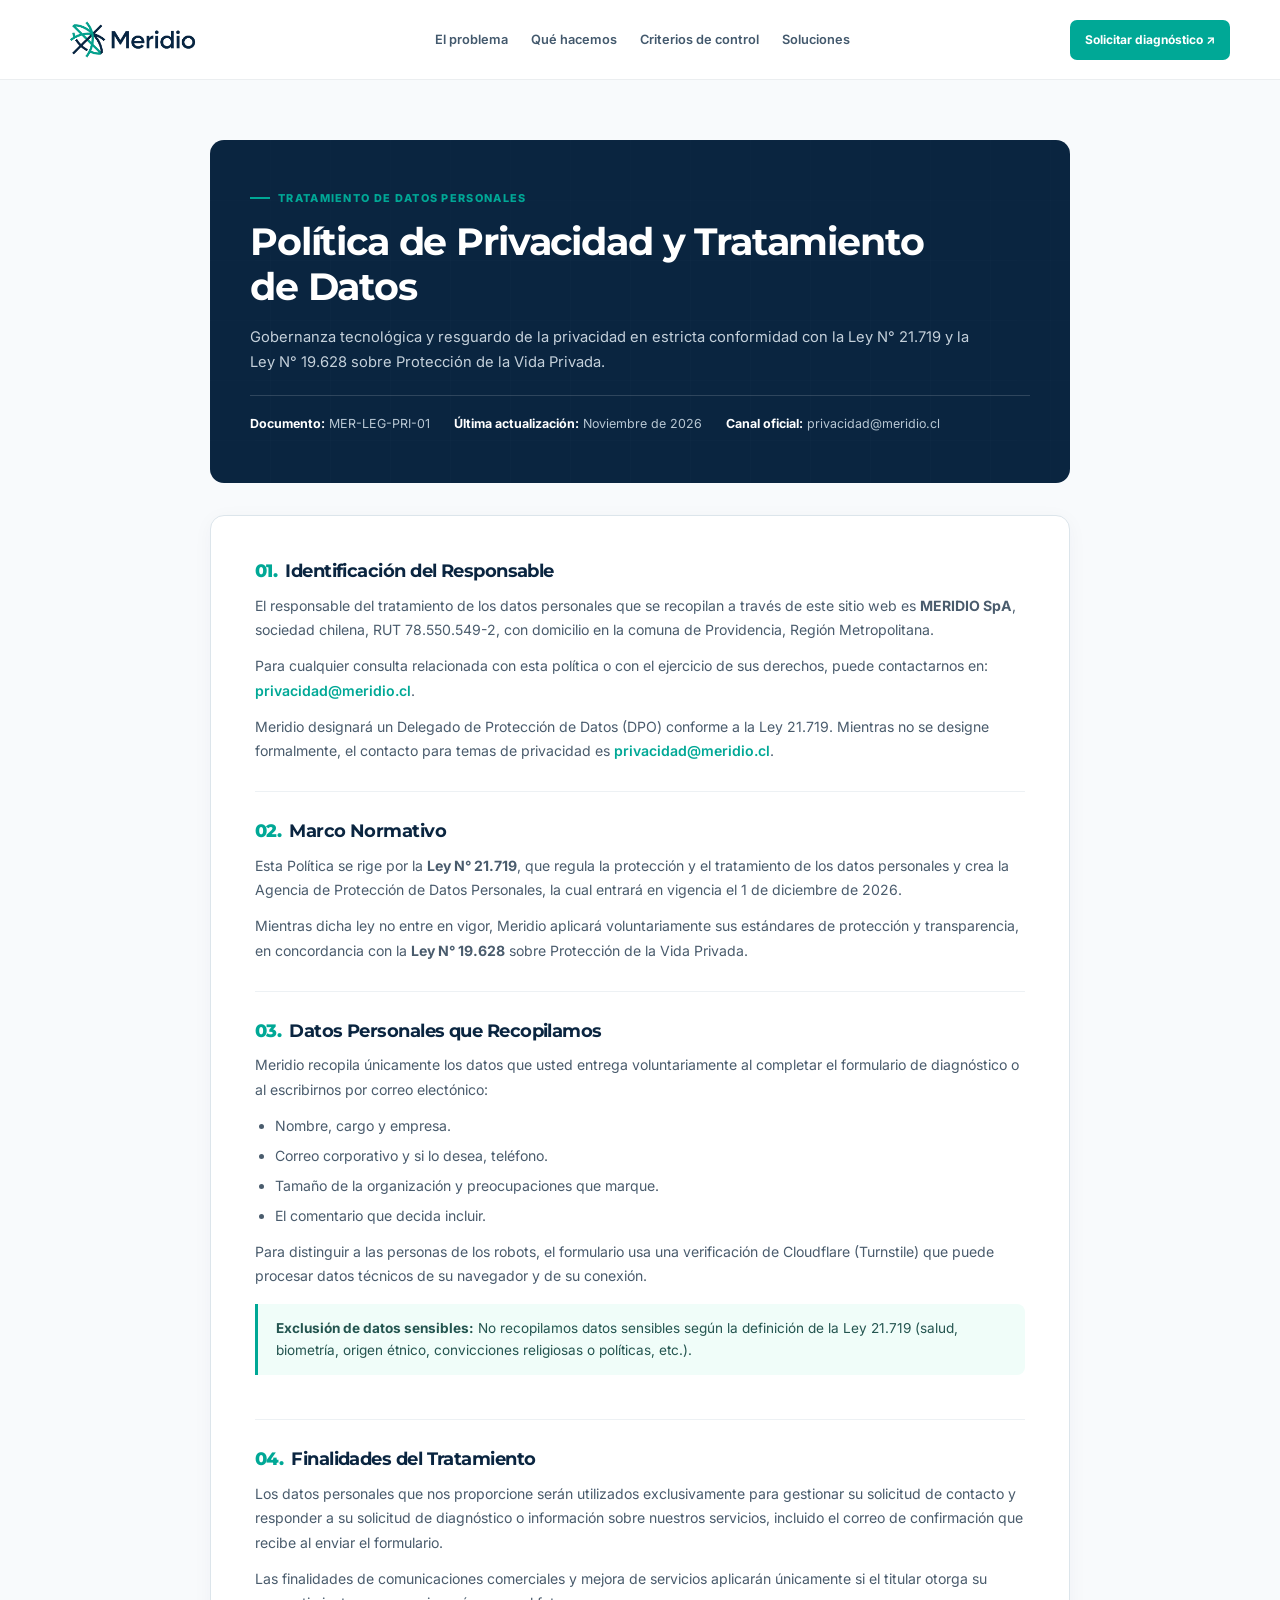
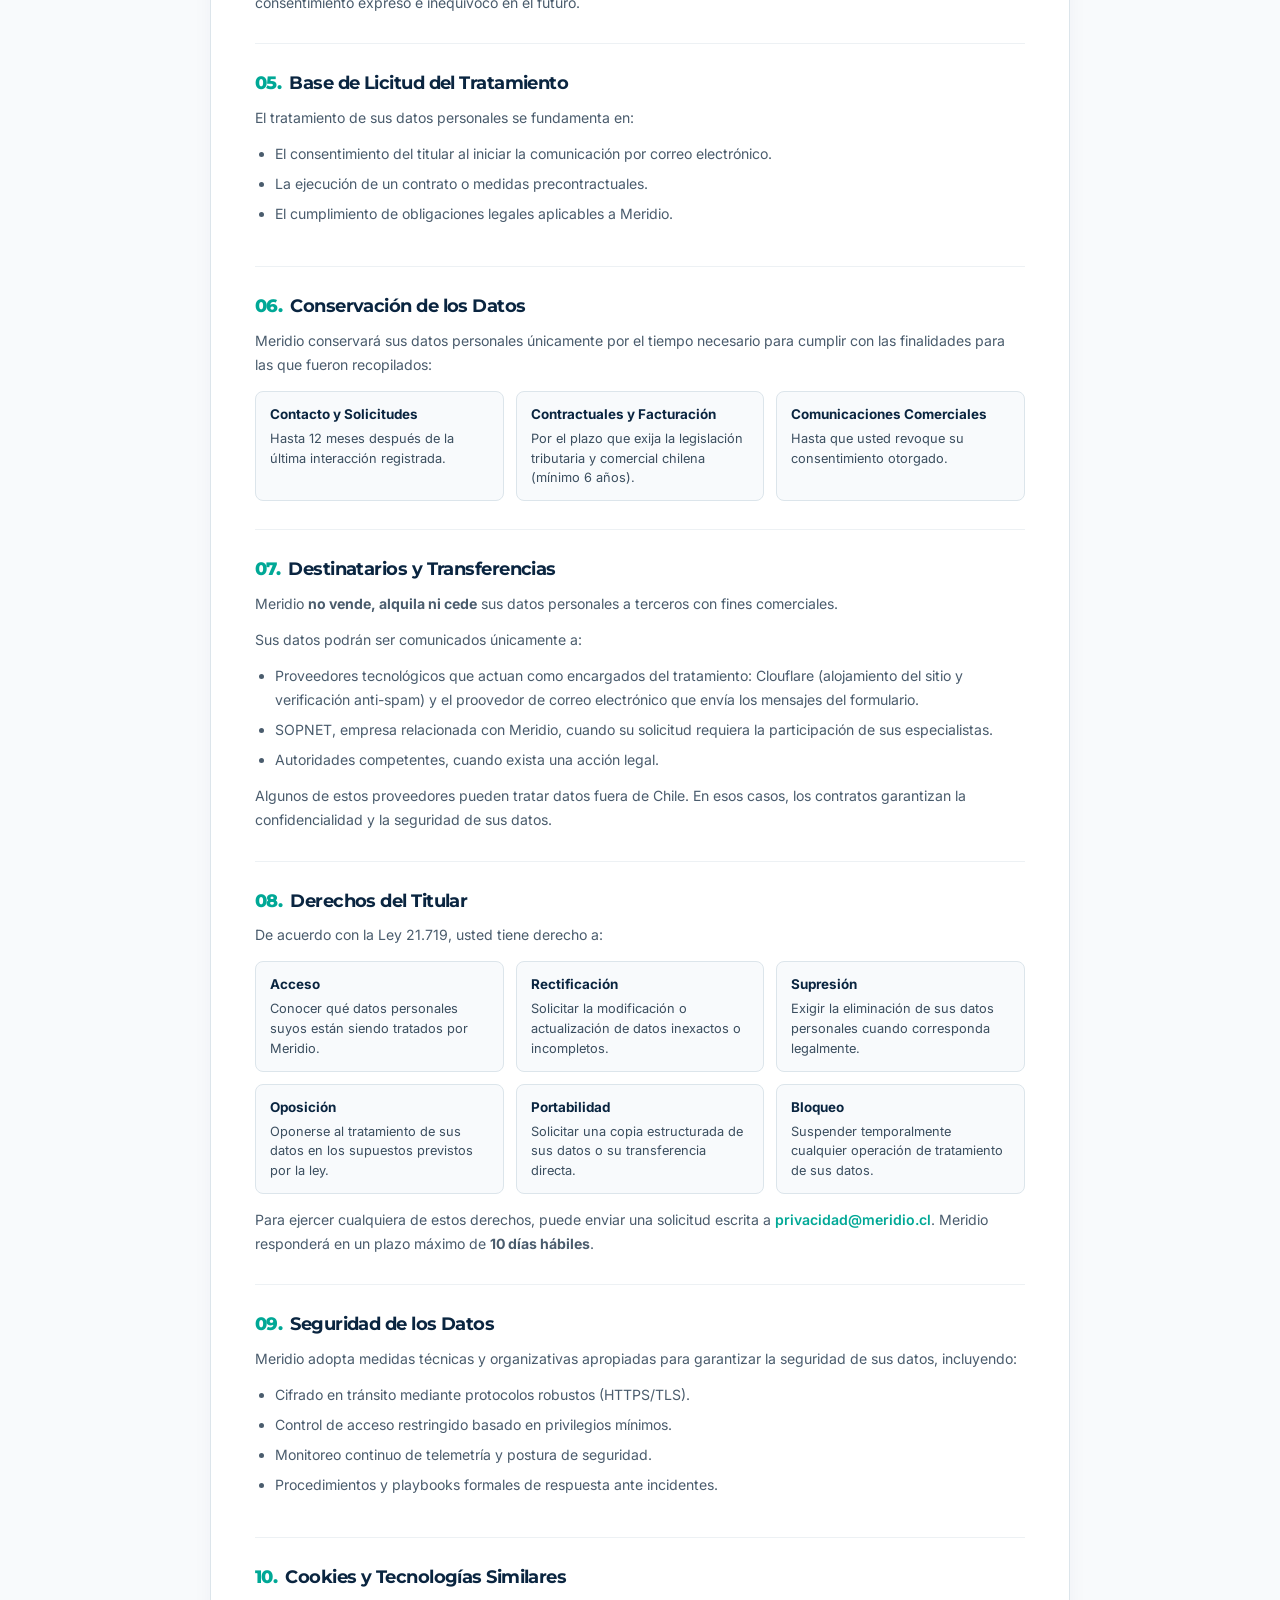
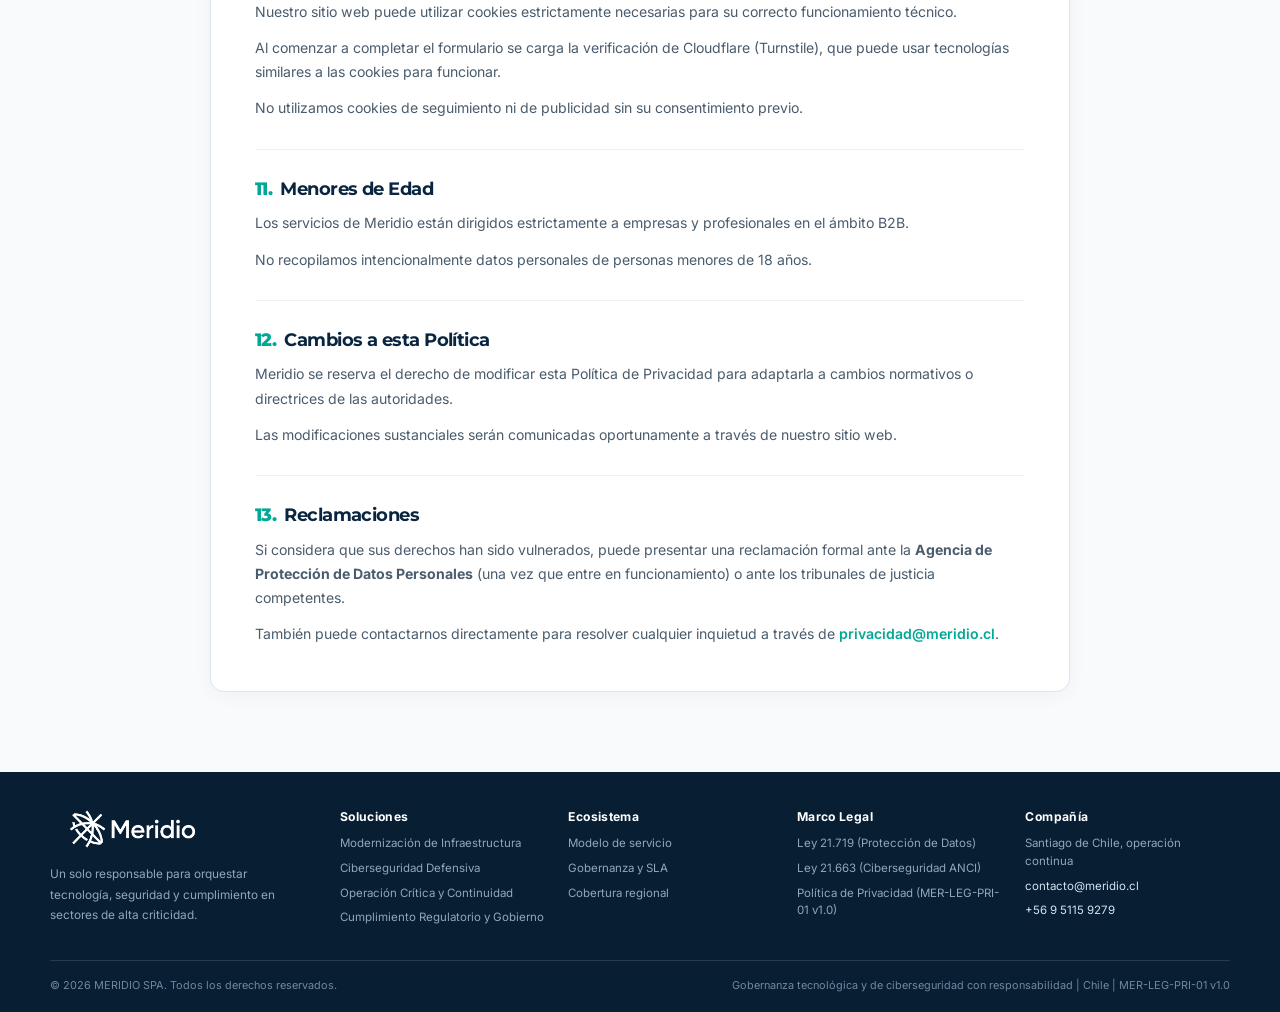
==== commit db31e28b: "Add files via upload Comit número 2 de cambios en los diversos considerar html, js y css en conjunto" ====
--- a/politica-privacidad.html
+++ b/politica-privacidad.html
@@ -201,7 +201,7 @@
         <a href="./index.html#marcos">Criterios de control</a>
         <a href="./soluciones.html">Soluciones</a>
       </nav>
-      <a class="btn btn-primary header-cta" href="./index.html#contacto">Solicitar Assessment ↗</a>
+      <a class="btn btn-primary header-cta" href="./index.html#contacto">Solicitar diagnóstico ↗</a>
       <button class="mobile-menu" id="mobileMenu" type="button" aria-label="Abrir menú" aria-controls="mainNav" aria-expanded="false">
         <svg viewBox="0 0 24 24" width="22" height="22" fill="none" stroke="currentColor" stroke-width="1.8" stroke-linecap="round">
           <path d="M4 7h16M4 12h16M4 17h16"/>
@@ -221,7 +221,6 @@
         
         <div class="legal-meta">
           <div><strong>Documento:</strong> MER-LEG-PRI-01</div>
-          <div><strong>Versión:</strong> 1.0</div>
           <div><strong>Última actualización:</strong> Noviembre de 2026</div>
           <div><strong>Canal oficial:</strong> privacidad@meridio.cl</div>
         </div>
@@ -248,7 +247,14 @@
         <!-- 3. Datos Personales que Recopilamos -->
         <section class="legal-section">
           <h2><span class="sec-num">03.</span> Datos Personales que Recopilamos</h2>
-          <p>Meridio recopila únicamente los datos personales que el titular proporciona voluntariamente al contactarnos por correo electrónico (nombre, correo corporativo y la información que decida incluir en su mensaje).</p>
+           <p>Meridio recopila únicamente los datos que usted entrega voluntariamente al completar el formulario de diagnóstico o al escribirnos por correo electónico:</p>
+          <ul>
+           <li>Nombre, cargo y empresa.</li>
+          <li>Correo corporativo y si lo desea, teléfono.</li>
+          <li>Tamaño de la organización y preocupaciones que marque.</li>
+          <li>El comentario que decida incluir.</li>
+         </ul>
+          <p>Para distinguir a las personas de los robots, el formulario usa una verificación de Cloudflare (Turnstile) que puede procesar datos técnicos de su navegador y de su conexión.</p>
           <div class="legal-highlight-box">
             <strong>Exclusión de datos sensibles:</strong> No recopilamos datos sensibles según la definición de la Ley 21.719 (salud, biometría, origen étnico, convicciones religiosas o políticas, etc.).
           </div>
@@ -257,7 +263,8 @@
         <!-- 4. Finalidades del Tratamiento -->
         <section class="legal-section">
           <h2><span class="sec-num">04.</span> Finalidades del Tratamiento</h2>
-          <p>Los datos personales que nos proporcione serán utilizados exclusivamente para gestionar su solicitud de contacto y responder a su solicitud de assessment, diagnóstico o información sobre nuestros servicios.</p>
+          <p>Los datos personales que nos proporcione serán utilizados exclusivamente para gestionar su solicitud de contacto y responder a su solicitud de diagnóstico o información sobre nuestros servicios, incluido el correo de confirmación que recibe al enviar el formulario.
+          </p>
           <p>Las finalidades de comunicaciones comerciales y mejora de servicios aplicarán únicamente si el titular otorga su consentimiento expreso e inequívoco en el futuro.</p>
         </section>
 
@@ -296,7 +303,13 @@
         <section class="legal-section">
           <h2><span class="sec-num">07.</span> Destinatarios y Transferencias</h2>
           <p>Meridio <strong>no vende, alquila ni cede</strong> sus datos personales a terceros con fines comerciales.</p>
-          <p>Sus datos podrán ser comunicados únicamente a proveedores de servicios tecnológicos que actúan como encargados del tratamiento bajo contratos que garantizan la confidencialidad, y a autoridades competentes cuando exista una obligación legal.</p>
+          <p>Sus datos podrán ser comunicados únicamente a:</p>
+          <ul>
+          <li>Proveedores tecnológicos que actuan como encargados del tratamiento: Clouflare (alojamiento del sitio y verificación anti-spam) y el proovedor de correo electrónico que envía los mensajes del formulario.</li>
+          <li>SOPNET, empresa relacionada con Meridio, cuando su solicitud requiera la participación de sus especialistas.</li>
+          <li>Autoridades competentes, cuando exista una acción legal.</li>
+          </ul>
+          <p>Algunos de estos proveedores pueden tratar datos fuera de Chile. En esos casos, los contratos garantizan la confidencialidad y la seguridad de sus datos.</p>
         </section>
 
         <!-- 8. Derechos del Titular -->
@@ -348,6 +361,7 @@
         <section class="legal-section">
           <h2><span class="sec-num">10.</span> Cookies y Tecnologías Similares</h2>
           <p>Nuestro sitio web puede utilizar cookies estrictamente necesarias para su correcto funcionamiento técnico.</p>
+          <p>Al comenzar a completar el formulario se carga la verificación de Cloudflare (Turnstile), que puede usar tecnologías similares a las cookies para funcionar.</p>
           <p>No utilizamos cookies de seguimiento ni de publicidad sin su consentimiento previo.</p>
         </section>
 
--- a/styles.css
+++ b/styles.css
@@ -216,6 +216,12 @@
 
 .nav a:hover {
   color: var(--teal);
+}
+
+.nav a.nav-active,
+.nav a[aria-current="page"] {
+  color: var(--teal);
+  font-weight: 700;
 }
 
 .header-cta {
@@ -568,6 +574,21 @@
   gap: 16px;
 }
 
+.four-grid {
+  display: grid;
+  grid-template-columns: repeat(4, minmax(0, 1fr));
+  gap: 14px;
+}
+
+.four-grid .card {
+  padding: clamp(14px, 1.8vh, 20px);
+}
+
+.four-grid .insight h3 {
+  font-size: .98rem;
+  min-height: 2.3em;
+}
+
 .card {
   border: 1px solid var(--line);
   border-radius: 12px;
@@ -683,7 +704,7 @@
 }
 
 /* ========================================================
-   SECCIÓN: METODOLOGÍA
+   SECCIÓN: METODOLOGÍA Y POR QUÉ MERIDIO
    ======================================================== */
 .method {
   background: var(--mist);
@@ -894,7 +915,7 @@
 }
 
 /* ========================================================
-   SECCIÓN: OFERTA & CONTACTO DIRECTO
+   SECCIÓN: OFERTA & FORMULARIO DIAGNÓSTICO CLOUDFLARE
    ======================================================== */
 .offer {
   background: var(--navy);
@@ -905,6 +926,13 @@
   display: grid;
   grid-template-columns: minmax(0, 1.15fr) minmax(300px, 460px);
   gap: 40px;
+  align-items: center;
+}
+
+.offer-form-grid {
+  display: grid;
+  grid-template-columns: minmax(0, 1fr) minmax(360px, 500px);
+  gap: clamp(28px, 4vw, 54px);
   align-items: center;
 }
 
@@ -921,12 +949,31 @@
   max-width: 610px;
 }
 
+.offer-block-group {
+  margin-top: 20px;
+}
+
+.offer-subhead {
+  font-family: 'Inter', sans-serif;
+  font-size: .68rem;
+  font-weight: 800;
+  letter-spacing: .1em;
+  text-transform: uppercase;
+  color: var(--teal);
+  margin-bottom: 8px;
+}
+
 .check-list {
   list-style: none;
   margin: 18px 0 0;
   padding: 0;
   display: grid;
   gap: 12px;
+}
+
+.compact-check-list {
+  margin-top: 0;
+  gap: 8px;
 }
 
 .check-list li {
@@ -948,39 +995,41 @@
   margin-top: 2px;
 }
 
-.offer-badges {
-  display: grid;
-  grid-template-columns: repeat(3, 1fr);
-  gap: 12px;
-  margin-top: 28px;
-  padding-top: 20px;
-  border-top: 1px solid rgba(255, 255, 255, .15);
-}
-
-.badge-item strong {
-  display: block;
-  color: #fff;
+.offer-small-text {
   font-size: .82rem;
-  margin-bottom: 2px;
-}
-
-.badge-item span {
-  display: block;
-  color: #92a7b8;
+  line-height: 1.6;
+  color: #cbd7e2;
+  max-width: 540px;
+}
+
+.numbered-steps-list {
+  list-style: none;
+  margin: 0;
+  padding: 0;
+  display: grid;
+  gap: 9px;
+}
+
+.numbered-steps-list li {
+  display: flex;
+  align-items: center;
+  gap: 10px;
+  font-size: .82rem;
+  color: #e1e9ee;
+}
+
+.step-badge {
+  width: 21px;
+  height: 21px;
+  border-radius: 50%;
+  border: 1px solid rgba(0, 168, 150, .55);
+  background: rgba(0, 168, 150, .14);
+  color: #6fe3d5;
   font-size: .68rem;
-}
-
-.direct-contact-card {
-  position: relative;
-  background: #fff;
-  border-radius: 18px;
-  padding: 34px 28px 24px;
-  box-shadow: 0 20px 48px rgba(0, 0, 0, .22);
-  border: 1px solid rgba(255, 255, 255, .15);
-  max-width: 440px;
-  margin-left: auto;
-  margin-top: 10px;
-  box-sizing: border-box;
+  font-weight: 700;
+  display: grid;
+  place-items: center;
+  flex: none;
 }
 
 .direct-badge {
@@ -999,37 +1048,119 @@
   text-transform: uppercase;
 }
 
-.card-inner-content {
-  display: flex;
-  flex-direction: column;
-  align-items: center;
-  text-align: center;
-}
-
-.card-eyebrow {
-  color: var(--teal);
-  font-size: .67rem;
-  font-weight: 800;
-  letter-spacing: .12em;
-  text-transform: uppercase;
-  margin-bottom: 8px;
-}
-
-.card-title {
-  font-size: clamp(1.25rem, 2vw, 1.45rem);
+.form-card-wrapper {
+  position: relative;
+  background: #fff;
+  color: var(--navy);
+  border-radius: 14px;
+  padding: 26px 26px 20px;
+  box-shadow: 0 22px 50px rgba(0, 0, 0, .28);
+  border: 1px solid rgba(255, 255, 255, .2);
+}
+
+.form-card-header {
+  margin-bottom: 14px;
+}
+
+.form-card-header h3 {
+  font-size: 1.25rem;
   font-weight: 800;
   color: var(--navy);
-  margin-bottom: 10px;
-  line-height: 1.25;
-  letter-spacing: -.02em;
-}
-
-.card-desc {
-  font-size: .82rem;
-  line-height: 1.6;
-  color: #516477;
-  max-width: 330px;
-  margin: 0 auto 22px;
+  margin-bottom: 3px;
+}
+
+.form-card-header p {
+  font-size: .78rem;
+  color: #64788a;
+}
+
+.diagnostic-form {
+  display: flex;
+  flex-direction: column;
+  gap: 10px;
+}
+
+.form-row-2 {
+  display: grid;
+  grid-template-columns: repeat(2, minmax(0, 1fr));
+  gap: 10px;
+}
+
+.form-group {
+  display: flex;
+  flex-direction: column;
+  gap: 4px;
+}
+
+.form-group label,
+.group-label {
+  font-size: .72rem;
+  font-weight: 700;
+  color: var(--navy);
+}
+
+.form-group .req {
+  color: #dc2626;
+}
+
+.form-group input[type="text"],
+.form-group input[type="email"],
+.form-group input[type="tel"],
+.form-group select,
+.form-group textarea {
+  width: 100%;
+  border: 1px solid #cbd5e1;
+  border-radius: 6px;
+  padding: 7px 10px;
+  font-size: .78rem;
+  color: var(--navy);
+  background: #fff;
+  transition: border-color .2s ease, box-shadow .2s ease;
+}
+
+.form-group input:focus,
+.form-group select:focus,
+.form-group textarea:focus {
+  outline: none;
+  border-color: var(--teal);
+  box-shadow: 0 0 0 3px rgba(0, 168, 150, .14);
+}
+
+.form-group textarea {
+  resize: vertical;
+  min-height: 48px;
+}
+
+.checkbox-grid {
+  display: grid;
+  grid-template-columns: repeat(2, minmax(0, 1fr));
+  gap: 6px 12px;
+  margin-top: 2px;
+}
+
+.checkbox-item {
+  display: inline-flex;
+  align-items: center;
+  gap: 7px;
+  font-size: .74rem;
+  font-weight: 500;
+  color: #43596d;
+  cursor: pointer;
+}
+
+.checkbox-item input[type="checkbox"] {
+  width: 14px;
+  height: 14px;
+  accent-color: var(--teal);
+  margin: 0;
+  cursor: pointer;
+}
+
+.cf-verification-box {
+  margin-top: 2px;
+  min-height: 65px;
+  display: flex;
+  align-items: center;
 }
 
 .btn-direct-cta {
@@ -1054,27 +1185,32 @@
   box-shadow: 0 8px 24px rgba(0, 168, 150, .38);
 }
 
-.card-divider {
-  width: 100%;
-  height: 1px;
-  background: #edf2f7;
-  margin: 22px 0 16px;
-}
-
-.card-footer-info {
-  display: flex;
-  flex-direction: column;
-  gap: 4px;
-  font-size: .75rem;
-}
-
-.card-footer-info strong {
-  color: var(--navy);
-  font-weight: 700;
-  font-size: .78rem;
-}
-
-.footer-links-row {
+.form-submit-btn {
+  min-height: 44px;
+  margin-top: 2px;
+  font-size: .82rem;
+  letter-spacing: .01em;
+}
+
+.form-privacy-note {
+  font-size: .67rem;
+  line-height: 1.45;
+  color: #64788a;
+  text-align: center;
+  margin-top: 2px;
+}
+
+.form-privacy-note a {
+  color: #43596d;
+  text-decoration: underline;
+  text-underline-offset: 2px;
+}
+
+.form-privacy-note a:hover {
+  color: var(--teal);
+}
+
+.form-alt-contact {
   display: flex;
   align-items: center;
   justify-content: center;
@@ -1082,22 +1218,21 @@
   flex-wrap: wrap;
   font-size: .72rem;
   color: #64788a;
-}
-
-.footer-links-row a {
-  color: #516477;
-  transition: color .2s ease;
-}
-
-.footer-links-row a:hover {
-  color: var(--teal);
+  padding-top: 8px;
+  border-top: 1px solid #edf2f7;
+}
+
+.form-alt-contact a {
+  color: var(--teal);
+  font-weight: 600;
+}
+
+.form-alt-contact a:hover {
   text-decoration: underline;
-  text-underline-offset: 3px;
-}
-
-.footer-links-row .sep {
+}
+
+.form-alt-contact .sep {
   color: #cbd5e1;
-  user-select: none;
 }
 
 /* ========================================================
@@ -1166,19 +1301,128 @@
   color: var(--teal) !important;
 }
 
-.footer-bottom {
+.footer-bottom,
+.footer-legal {
   display: flex;
   justify-content: space-between;
-  gap: 14px;
+  align-items: center;
+  gap: 12px 20px;
   flex-wrap: wrap;
   padding-top: 16px;
   color: #71899c;
-  font-size: .66rem;
+  font-size: .68rem;
+}
+
+.footer-legal .copy {
+  color: #9eb0bf;
+  font-weight: 500;
 }
 
 /* ========================================================
-   SOLUCIONES — COMPONENTES, FILTROS Y CATÁLOGO
+   SOLUCIONES — COMPONENTES, BUSCADOR, FILTROS Y CATÁLOGO
    ======================================================== */
+.skip-link {
+  position: absolute;
+  left: -9999px;
+  top: 12px;
+  z-index: 200;
+  background: var(--teal);
+  color: #fff;
+  padding: 10px 16px;
+  border-radius: 7px;
+  font-size: .8rem;
+  font-weight: 700;
+}
+
+.skip-link:focus {
+  left: 16px;
+}
+
+.sr-only {
+  position: absolute;
+  width: 1px;
+  height: 1px;
+  padding: 0;
+  margin: -1px;
+  overflow: hidden;
+  clip: rect(0, 0, 0, 0);
+  white-space: nowrap;
+  border: 0;
+}
+
+.svc-hero {
+  padding: 48px 0 42px;
+}
+
+.svc-hero .eyebrow {
+  margin-bottom: 12px;
+}
+
+.svc-hero h1 {
+  margin-bottom: 14px;
+  max-width: 720px;
+}
+
+.svc-search {
+  margin-top: 22px;
+  max-width: 560px;
+  position: relative;
+}
+
+.svc-search input[type="search"] {
+  width: 100%;
+  height: 48px;
+  padding: 0 18px 0 44px;
+  border-radius: 10px;
+  border: 1px solid rgba(255, 255, 255, .24);
+  background: rgba(255, 255, 255, .09);
+  color: #fff;
+  font-size: .88rem;
+  backdrop-filter: blur(8px);
+  transition: border-color .2s ease, background .2s ease, box-shadow .2s ease;
+  background-image: url("data:image/svg+xml,%3Csvg xmlns='http://www.w3.org/2000/svg' width='18' height='18' viewBox='0 0 24 24' fill='none' stroke='%239eb0bf' stroke-width='2' stroke-linecap='round' stroke-linejoin='round'%3E%3Ccircle cx='11' cy='11' r='8'/%3E%3Cpath d='m21 21-4.3-4.3'/%3E%3C/svg%3E");
+  background-repeat: no-repeat;
+  background-position: 15px center;
+}
+
+.svc-search input[type="search"]::placeholder {
+  color: #9eb0bf;
+}
+
+.svc-search input[type="search"]:focus {
+  outline: none;
+  border-color: var(--teal);
+  background-color: rgba(255, 255, 255, .14);
+  box-shadow: 0 0 0 3px rgba(0, 168, 150, .25);
+}
+
+.diag-banner {
+  background: #f0fdf9;
+  border-bottom: 1px solid #ccebe6;
+  padding: 16px 0;
+}
+
+.diag-inner {
+  display: flex;
+  align-items: center;
+  justify-content: space-between;
+  gap: 20px;
+  flex-wrap: wrap;
+}
+
+.diag-inner strong {
+  display: block;
+  font-size: .9rem;
+  color: var(--navy);
+  margin-bottom: 2px;
+}
+
+.diag-inner span {
+  display: block;
+  font-size: .78rem;
+  color: #3b5f5a;
+}
+
 .hero-solutions-grid {
   display: grid;
   grid-template-columns: minmax(0, 1.15fr) minmax(320px, 0.85fr);
@@ -1375,7 +1619,8 @@
   display: inline-block;
 }
 
-.pillar-dot.modernizacion { background: #00A896; }
+.pillar-dot.modernizacion,
+.pillar-dot.infraestructura { background: #00A896; }
 .pillar-dot.ciberseguridad { background: #3b82f6; }
 .pillar-dot.cumplimiento { background: #f59e0b; }
 .pillar-dot.operacion { background: #8b5cf6; }
@@ -1546,6 +1791,58 @@
   color: #008f81;
   text-decoration: underline;
   text-underline-offset: 3px;
+}
+
+/* Estado vacío de búsqueda */
+.svc-empty {
+  text-align: center;
+  padding: 64px 0;
+}
+
+.svc-empty[hidden] {
+  display: none !important;
+}
+
+.svc-empty h2 {
+  font-size: 1.35rem;
+  margin-bottom: 8px;
+}
+
+.svc-empty p {
+  margin-bottom: 20px;
+  font-size: .9rem;
+}
+
+/* Botón flotante de WhatsApp */
+.wa-float {
+  position: fixed;
+  right: 22px;
+  bottom: 22px;
+  z-index: 90;
+  display: inline-flex;
+  align-items: center;
+  gap: 8px;
+  background: #1ea952;
+  color: #fff;
+  padding: 11px 16px;
+  border-radius: 999px;
+  font-size: .8rem;
+  font-weight: 700;
+  box-shadow: 0 10px 24px rgba(15, 23, 42, .22);
+  transition: transform .2s ease, background .2s ease, box-shadow .2s ease;
+}
+
+.wa-float:hover {
+  background: #189145;
+  transform: translateY(-2px);
+  box-shadow: 0 14px 28px rgba(15, 23, 42, .28);
+}
+
+.wa-float svg {
+  width: 19px;
+  height: 19px;
+  fill: currentColor;
+  flex: none;
 }
 
 /* Modales / Fichas Desplegables */
@@ -1682,6 +1979,20 @@
   font-weight: bold;
 }
 
+.ficha-aplica {
+  font-size: .82rem;
+  line-height: 1.55;
+  color: #4a5c6d;
+  margin: 0;
+}
+
+.ficha-note {
+  font-size: .73rem;
+  color: #738697;
+  margin-top: 12px;
+  font-style: italic;
+}
+
 .ficha-normativa-box {
   background: #f8fafc;
   border-left: 3px solid var(--teal);
@@ -1742,6 +2053,21 @@
 /* ========================================================
    RESPONSIVE DESIGN (GLOBAL)
    ======================================================== */
+@media (max-width: 1040px) {
+  .four-grid {
+    grid-template-columns: repeat(2, minmax(0, 1fr));
+  }
+  .offer-form-grid {
+    grid-template-columns: 1fr;
+    gap: 28px;
+  }
+  .form-card-wrapper {
+    max-width: 560px;
+    width: 100%;
+    margin-inline: auto;
+  }
+}
+
 @media (max-width: 980px) {
   .header-inner { gap: 12px; }
   .nav { gap: 12px; font-size: .74rem; }
@@ -1787,7 +2113,7 @@
   
   .target-section {
     min-height: auto;
-    padding: 50px 0;
+    padding: 48px 0;
   }
 
   .hero.hero-elevated {
@@ -1800,16 +2126,27 @@
   .hero-foot { align-items: flex-start; flex-direction: column; gap: 8px; margin-top: 16px; }
   
   .section { padding: 50px 0; }
-  .three-grid { grid-template-columns: 1fr; }
+  .three-grid, .four-grid { grid-template-columns: 1fr; }
   .steps { grid-template-columns: repeat(2, minmax(0, 1fr)); gap: 18px; }
   .pillars-grid, .law-grid { grid-template-columns: 1fr; }
   .offer-grid { grid-template-columns: 1fr; gap: 24px; }
-  .direct-contact-card { padding: 28px 20px 20px; }
   .frameworks { grid-template-columns: repeat(2, minmax(0, 1fr)); }
   .footer-top { grid-template-columns: repeat(2, minmax(0, 1fr)); gap: 20px; }
   .footer-brand { grid-column: 1 / -1; }
 
   /* Soluciones responsive */
+  .diag-inner {
+    flex-direction: column;
+    align-items: flex-start;
+  }
+  .diag-inner .btn {
+    width: 100%;
+  }
+  .wa-float {
+    right: 16px;
+    bottom: 16px;
+    padding: 10px 14px;
+  }
   .solution-grid { grid-template-columns: 1fr; }
   .exec-metrics-grid { grid-template-columns: 1fr; }
   .ficha-modal-box { padding: 24px 18px; }
@@ -1825,6 +2162,17 @@
   }
 }
 
+@media (max-width: 520px) {
+  .form-row-2,
+  .checkbox-grid,
+  .steps {
+    grid-template-columns: 1fr;
+  }
+  .form-card-wrapper {
+    padding: 22px 18px 18px;
+  }
+}
+
 @media (max-width: 430px) {
   .container { width: calc(100% - 24px); }
   .header-cta { font-size: .6rem; padding: 7px 9px; }
